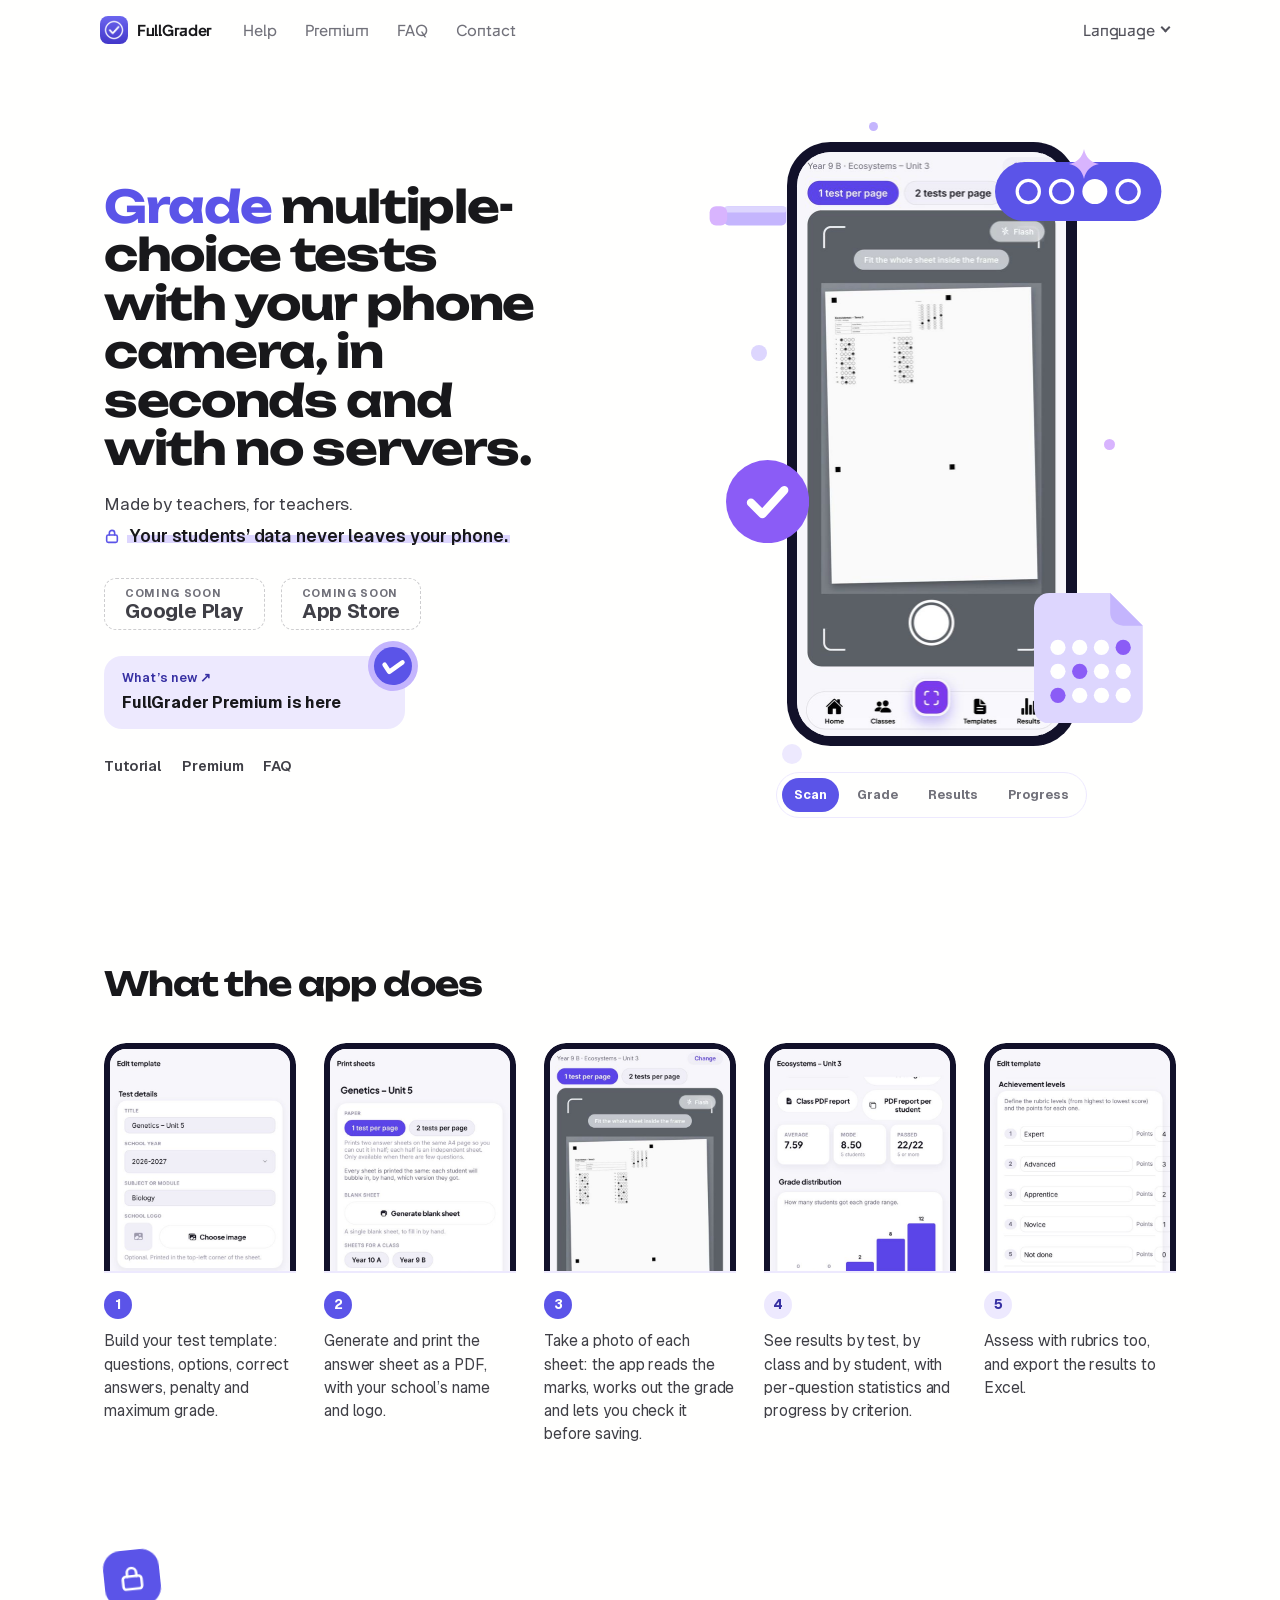
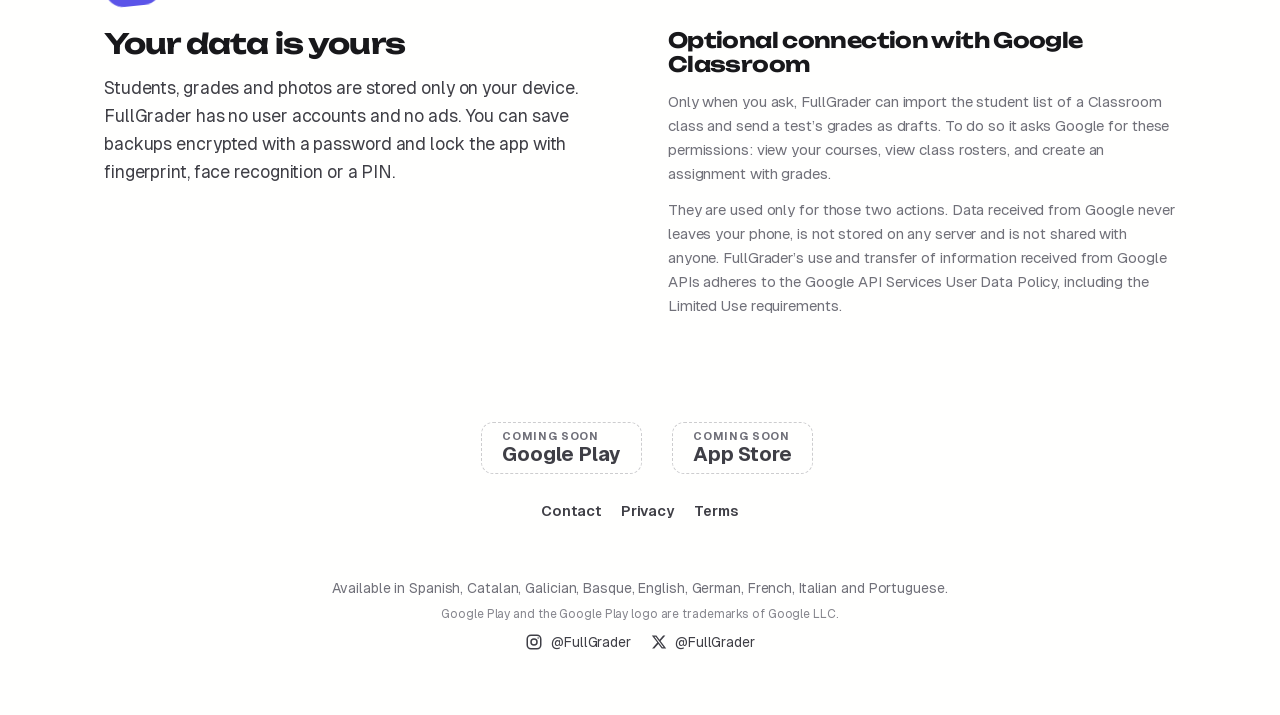
==== index.html @ f075afb7 "Web: Google Play próximamente" ====
<!DOCTYPE html>
<html lang="es" class="home">
<head>
<meta name="google-site-verification" content="2IF2tc4lpiZpyHavqlvCVm6vh7wjcTjzBhodV1yGQMA" />
<meta charset="utf-8">
<meta http-equiv="Content-Security-Policy" content="default-src 'self'; script-src 'self' 'unsafe-inline' https://static.cloudflareinsights.com; connect-src 'self' https://cloudflareinsights.com; img-src 'self' data:; style-src 'self' 'unsafe-inline'; font-src 'self'; object-src 'none'; base-uri 'self'; form-action 'none'">
<meta name="referrer" content="strict-origin-when-cross-origin">
<meta name="viewport" content="width=device-width, initial-scale=1">
<title>FullGrader · Corrige exámenes tipo test con la cámara del móvil</title>
<meta name="description" content="FullGrader es la app para docentes que corrige exámenes tipo test con la cámara del móvil. Tus datos se guardan solo en tu dispositivo.">
<meta name="theme-color" content="#fffffe">
<link rel="manifest" href="/site.webmanifest">
<meta name="apple-mobile-web-app-title" content="FullGrader">
<meta property="og:type" content="website">
<meta property="og:site_name" content="FullGrader">
<meta property="og:locale" content="es_ES">
<meta property="og:title" content="FullGrader · Corrige exámenes tipo test con la cámara del móvil">
<meta property="og:description" content="FullGrader es la app para docentes que corrige exámenes tipo test con la cámara del móvil. Tus datos se guardan solo en tu dispositivo.">
<meta property="og:url" content="https://fullgrader.app/">
<meta property="og:image" content="https://fullgrader.app/share.jpg">
<meta property="og:image:width" content="1200">
<meta property="og:image:height" content="630">
<meta property="og:image:alt" content="FullGrader: corrige exámenes tipo test con la cámara del móvil">
<meta name="twitter:card" content="summary_large_image">
<link rel="icon" href="favicon.ico" sizes="16x16 32x32">
<link rel="icon" href="favicon-96.png" type="image/png" sizes="96x96">
<link rel="icon" href="favicon-192.png" type="image/png" sizes="192x192">
<link rel="apple-touch-icon" href="icon.png">
<style>
  /* =====================================================================
     Portada 2026 · estilo «una sola pantalla»: fondo blanco plano,
     titular enorme y ancho, gama de lilas y el móvil flotando.
     Todo lo de aquí solo afecta a la portada (html.home).
     ===================================================================== */

  /* Paleta (la portada siempre en claro, también si el móvil está en modo oscuro) */
  html.home, html.home:root {
    color-scheme: light;
    --white: #fffffe;
    --l-900: #3730a3;   /* índigo profundo: hover y textos pequeños */
    --l-700: #5b54e8;   /* lila de marca: el protagonista */
    --l-500: #8b5cf6;   /* violeta vivo */
    --l-400: #d8b4fe;   /* rosado-liloso */
    --l-300: #c4b5fd;   /* lavanda */
    --l-200: #ddd6fe;   /* lila claro */
    --l-100: #ede9fe;   /* muy pálido */
    --l-50:  #f5f3ff;
    --ink-1: #18181b;
    --ink-2: #3f3f46;
    --ink-3: #71717a;
    --case: #12112a;
    --ease-out: cubic-bezier(.2, .8, .2, 1);
    --spring: cubic-bezier(.3, 1.5, .5, 1);
    /* lo que usan la barra y ds.css */
    --z-bg: #fffffe; --z-bg-2: #f5f3ff; --z-card: #fffffe; --z-card-solid: #fffffe; --z-text: #18181b; --z-text-2: #3f3f46; --z-muted: #71717a;
    --z-line: #ede9fe; --z-line-2: #ddd6fe; --z-accent: #5b54e8; --z-accent-soft: #f5f3ff; --z-on-accent: #fffffe;
    --tb-bg: #fffffe; --tb-text: #18181b; --tb-muted: #52525b; --tb-border: transparent; --tb-accent: #3730a3;
  }
  @media (prefers-color-scheme: dark) {
    html.home {
      --z-bg: #fffffe; --z-bg-2: #f5f3ff; --z-card: #fffffe; --z-card-solid: #fffffe; --z-text: #18181b; --z-text-2: #3f3f46; --z-muted: #71717a;
      --z-line: #ede9fe; --z-line-2: #ddd6fe; --z-accent: #5b54e8; --z-accent-soft: #f5f3ff; --z-on-accent: #fffffe;
      --tb-bg: #fffffe; --tb-text: #18181b; --tb-muted: #52525b; --tb-border: transparent; --tb-accent: #3730a3;
    }
    html.home .soon-badge { color: #71717a; }
    html.home .soon-badge .sb-name { color: #3f3f46; }
  }

  * { box-sizing: border-box; }
  html { -webkit-text-size-adjust: 100%; }
  html.home body {
    margin: 0; background: var(--white) !important; color: var(--ink-2) !important;
    font-size: 17px; line-height: 1.6; -webkit-font-smoothing: antialiased;
  }
  html.home .topbar { background: color-mix(in srgb, var(--white) 92%, transparent) !important; border-bottom: 0 !important; }
  html.home .topbar .brand img { box-shadow: none !important; }
  a { color: var(--l-900); }
  main { overflow-x: clip; }
  .wrap { max-width: 1120px; margin: 0 auto; padding: 0 24px; }

  /* ---------- Pantalla principal ---------- */
  .fg-hero {
    min-height: calc(100svh - 58px);
    display: grid; grid-template-columns: minmax(0, 1fr) minmax(0, .92fr); gap: clamp(24px, 4vw, 64px);
    align-items: center; padding-top: 24px; padding-bottom: 32px;
  }
  .fg-copy { max-width: 560px; }
  .fg-hero h1 {
    font-family: "Unbounded", "Geist", sans-serif; font-weight: 700;
    font-size: clamp(30px, 3.5vw, 50px); line-height: 1.08; letter-spacing: -.03em;
    color: var(--ink-1); margin: 0; text-wrap: balance; hyphens: manual;
  }
  .fg-hero h1 .hl { color: var(--l-700); }
  .fg-lead { font-size: clamp(16.5px, 1.35vw, 19px); color: var(--ink-2); margin: 20px 0 0; max-width: 36ch; line-height: 1.5; }
  .fg-lead .data { display: inline; color: var(--ink-1); font-weight: 600; padding: 0 .12em;
    background: linear-gradient(transparent 46%, var(--l-200) 46%, var(--l-200) 84%, transparent 84%) no-repeat;
    background-size: 0% 100%; -webkit-box-decoration-break: clone; box-decoration-break: clone;
    animation: fg-mark .9s var(--ease-out) .55s forwards; }
  .fg-lead .lk { display: inline-block; width: .95em; height: .95em; margin: 0 .38em -.12em 0; background: var(--l-700);
    -webkit-mask: url("data:image/svg+xml,%3Csvg xmlns='http://www.w3.org/2000/svg' viewBox='0 0 24 24' fill='none' stroke='black' stroke-width='2.4' stroke-linecap='round' stroke-linejoin='round'%3E%3Crect x='4' y='10.5' width='16' height='11' rx='2.5'/%3E%3Cpath d='M8 10.5V7.5a4 4 0 0 1 8 0v3'/%3E%3C/svg%3E") center / contain no-repeat;
            mask: url("data:image/svg+xml,%3Csvg xmlns='http://www.w3.org/2000/svg' viewBox='0 0 24 24' fill='none' stroke='black' stroke-width='2.4' stroke-linecap='round' stroke-linejoin='round'%3E%3Crect x='4' y='10.5' width='16' height='11' rx='2.5'/%3E%3Cpath d='M8 10.5V7.5a4 4 0 0 1 8 0v3'/%3E%3C/svg%3E") center / contain no-repeat; }
  .fg-lead .first { display: block; margin-bottom: 6px; }
  .fg-lead { max-width: 40ch !important; text-wrap: pretty; }
  @keyframes fg-mark { to { background-size: 100% 100%; } }
  .fg-actions { display: flex; flex-wrap: wrap; align-items: center; gap: 12px 16px; margin-top: 28px; }
  .play-badge { display: inline-block; line-height: 0; border-radius: 12px; transition: transform .35s var(--spring); }
  .play-badge img { height: 52px; width: auto; display: block; }
  html.home .play-badge:hover { transform: translateY(-3px) rotate(-1.5deg); filter: none; }
  .fg-actions .soon-badge { height: 52px; }

  /* Píldora de novedades */
  .fg-pill {
    position: relative; display: inline-flex; flex-direction: column; gap: 2px; margin-top: 26px;
    padding: 12px 64px 13px 18px; border-radius: 18px; background: var(--l-100);
    text-decoration: none; color: var(--ink-1); max-width: 100%;
    transition: background .3s var(--ease-out), transform .45s var(--spring);
  }
  .fg-pill .tag { font-size: 12.5px; font-weight: 600; color: var(--l-900); letter-spacing: .01em; }
  .fg-pill .tag i { font-style: normal; display: inline-block; transition: transform .35s var(--spring); }
  .fg-pill b { font-weight: 700; font-size: 16px; letter-spacing: -.01em; }
  .fg-pill .peek { position: absolute; right: -14px; top: -16px; width: 52px; height: 52px; transform: rotate(12deg); transition: transform .5s var(--spring); }
  .fg-pill:hover { background: var(--l-200); transform: translateY(-2px); }
  .fg-pill:hover .tag i { transform: translate(2px, -2px); }
  .fg-pill:hover .peek { transform: rotate(-6deg) translateY(-4px) scale(1.06); }

  .fg-links { display: flex; flex-wrap: wrap; gap: 6px 20px; margin-top: 26px; font-size: 14.5px; font-weight: 600; }
  .fg-links a { color: var(--ink-2); text-decoration: none; position: relative; }
  .fg-links a::after { content: ''; position: absolute; left: 0; right: 0; bottom: -2px; height: 2px; border-radius: 2px; background: var(--l-700); transform: scaleX(0); transform-origin: left; transition: transform .3s var(--ease-out); }
  .fg-links a:hover { color: var(--l-900); }
  .fg-links a:hover::after { transform: scaleX(1); }

  /* Escenario del móvil */
  .stage { position: relative; display: flex; flex-direction: column; align-items: center; justify-self: center; --mx: 0; --my: 0; }
  .stage::before { content: none !important; }
  .fg-phone-wrap { position: relative; z-index: 2; transform: translate(calc(var(--mx) * 6px), calc(var(--my) * 6px)); transition: transform .6s var(--ease-out); }
  .fg-phone {
    --w: clamp(210px, calc((100svh - 230px) / 2.25), 290px);
    width: var(--w); border-radius: calc(var(--w) * .15); background: var(--case); padding: calc(var(--w) * .035);
    animation: fg-float-phone 7s ease-in-out infinite;
  }
  .fg-phone .screens { border-radius: calc(var(--w) * .118) !important; }
  .fg-phone .scr { display: block; }
  @keyframes fg-float-phone { 0%, 100% { transform: rotate(6deg) translateY(0); } 50% { transform: rotate(4.5deg) translateY(-10px); } }

  .deco { position: absolute; z-index: 1; pointer-events: none; transform: translate(calc(var(--mx) * var(--d) * 1px), calc(var(--my) * var(--d) * 1px)); transition: transform .8s var(--ease-out); }
  .deco > * { display: block; width: 100%; height: auto; animation: fg-float var(--t, 6s) ease-in-out var(--dl, 0s) infinite; }
  .deco.front { z-index: 3; }
  @keyframes fg-float { 0%, 100% { transform: translateY(0) rotate(var(--r0, 0deg)); } 50% { transform: translateY(var(--dy, -9px)) rotate(var(--r1, 4deg)); } }

  .d-row   { width: clamp(118px, 13vw, 168px); right: -24%; top: 3%;  --d: 18; --t: 6.5s; --r0: 8deg; --r1: 3deg; }
  .d-check { width: clamp(64px, 6.5vw, 86px);  left: -16%; top: 47%;  --d: 26; --t: 5.2s; --dl: -1s; --r0: -10deg; --r1: -2deg; --dy: -12px; }
  .d-pencil{ width: clamp(70px, 7.5vw, 100px); left: -22%; top: 9%;   --d: 10; --t: 7.4s; --dl: -2s; --r0: -24deg; --r1: -16deg; }
  .d-sheet { width: clamp(80px, 8.5vw, 112px); right: -18%; bottom: 14%; --d: 14; --t: 8s; --dl: -3s; --r0: 10deg; --r1: 16deg; }
  .d-star  { width: 30px; right: -4%; top: 1%; --d: 34; --t: 4.6s; --r0: 0deg; --r1: 40deg; }
  .dot { position: absolute; border-radius: 50%; z-index: 0; pointer-events: none; transform: translate(calc(var(--mx) * var(--d) * 1px), calc(var(--my) * var(--d) * 1px)); transition: transform .9s var(--ease-out); }
  .dot.a { width: 16px; height: 16px; background: var(--l-200); left: -8%; top: 30%; --d: 40; }
  .dot.b { width: 11px; height: 11px; background: var(--l-400); right: -9%; top: 44%; --d: 30; }
  .dot.c { width: 20px; height: 20px; background: var(--l-100); left: 2%; bottom: 8%; --d: 22; }
  .dot.e { width: 9px;  height: 9px;  background: var(--l-300); left: 30%; top: -3%; --d: 46; }

  /* Etiqueta de nota (sale en el paso «Corrige») */
  .stage .grade {
    position: absolute; z-index: 4; right: -10%; top: 34%; display: flex; align-items: center;
    background: var(--ok) !important; color: var(--white) !important; border: 0 !important; box-shadow: none !important;
    -webkit-backdrop-filter: none; backdrop-filter: none;
    font-family: "Unbounded", sans-serif; font-weight: 700 !important; font-size: 22px; letter-spacing: -.02em;
    padding: 8px 16px; border-radius: 16px !important;
  }
  .stage .grade i { display: none; }

  /* Botones de pasos de la demo */
  .demo-steps { margin-top: 26px !important; background: var(--white) !important; border: 1.5px solid var(--l-100) !important; box-shadow: none !important; z-index: 3; }
  .demo-steps button { color: var(--ink-3) !important; font-size: 12.5px !important; transition: background .25s, color .25s, transform .3s var(--spring) !important; }
  .demo-steps button:hover { color: var(--l-900) !important; }
  .demo-steps button[aria-pressed="true"] { background: var(--l-700) !important; color: var(--white) !important; }

  /* Entrada escalonada */
  .rise { animation: fg-rise .55s var(--ease-out) both; }
  .rise:nth-child(1) { animation-delay: 0ms; }
  .rise:nth-child(2) { animation-delay: 70ms; }
  .rise:nth-child(3) { animation-delay: 140ms; }
  .rise:nth-child(4) { animation-delay: 210ms; }
  .rise:nth-child(5) { animation-delay: 280ms; }
  @keyframes fg-rise { from { opacity: 0; transform: translateY(14px); } to { opacity: 1; transform: none; } }
  .stage-in { animation: fg-pop .7s var(--ease-out) .1s both; }
  @keyframes fg-pop { from { opacity: 0; transform: translateY(24px) scale(.96); } to { opacity: 1; transform: none; } }

  /* ---------- Debajo de la primera pantalla ---------- */
  .fg-h2 { font-family: "Unbounded", "Geist", sans-serif; font-weight: 700 !important; font-size: clamp(24px, 2.6vw, 34px) !important; line-height: 1.12; letter-spacing: -.03em !important; color: var(--ink-1) !important; margin: 0 0 40px !important; }
  .feats { margin-top: 64px; }
  .feat-list { list-style: none; margin: 0; padding: 0; display: grid; grid-template-columns: repeat(5, 1fr); gap: 28px; counter-reset: f; }
  .feat-list li { counter-increment: f; }
  .feat-list .shot { position: relative; height: 230px; overflow: hidden; margin-bottom: 18px; border-radius: 22px 22px 0 0; }
  .feat-list .shot img { display: block; width: 100%; height: auto; border: 6px solid var(--case); border-bottom: 0; border-radius: 22px 22px 0 0; transition: transform .5s var(--spring); }
  .feat-list .shot::after { content: ''; position: absolute; left: 0; right: 0; bottom: 0; height: 2px; background: var(--l-100); }
  .feat-list li:hover .shot img { transform: translateY(-8px); }
  .feat-list p { margin: 0; font-size: 15.5px; line-height: 1.5; color: var(--ink-2); }
  .feat-list p::before { content: counter(f); display: inline-grid; place-items: center; width: 28px; height: 28px; border-radius: 50%; background: var(--l-700); color: var(--white); font-weight: 700; font-size: 13.5px; margin: 0 0 10px; }
  .feat-list li:nth-child(n+4) p::before { background: var(--l-100); color: var(--l-900); }
  .feat-list p { display: flex; flex-direction: column; align-items: flex-start; }

  .trust { display: grid; grid-template-columns: 1fr 1fr; gap: 56px; margin-top: 104px; }
  .trust .lock { width: 56px; height: 56px; border-radius: 18px; background: var(--l-700); display: grid; place-items: center; margin-bottom: 22px; transform: rotate(-6deg); }
  .trust h2 { font-family: "Unbounded", "Geist", sans-serif; font-weight: 700 !important; font-size: clamp(22px, 2.2vw, 28px) !important; letter-spacing: -.03em !important; line-height: 1.15; color: var(--ink-1) !important; margin: 0 0 14px !important; }
  .trust .data p { font-size: 17.5px; color: var(--ink-2); margin: 0; }
  .trust .gc { padding-top: 78px; }
  .trust .gc h2 { font-size: clamp(18px, 1.7vw, 21px) !important; }
  .trust .gc p { font-size: 15px; color: var(--ink-3); margin: 0 0 12px; }

  .closing { text-align: center; padding: 72px 0 16px; }
  .closing .fg-actions { justify-content: center; }
  .closing .fg-links { justify-content: center; }

  footer { text-align: center; color: var(--ink-3) !important; font-size: 14px; padding: 32px 20px 56px; }
  footer p { margin: 6px 0; }
  footer a { color: var(--ink-2); text-decoration: none; }
  footer a:hover { color: var(--l-900); }
  .legal { font-size: 12px; opacity: .85; }

  a:focus-visible, .play-badge:focus-visible { outline: 3px solid var(--l-700) !important; outline-offset: 3px; border-radius: 8px; }

  /* ---------- Móvil y tableta ---------- */
  @media (max-width: 900px) {
    .fg-hero { grid-template-columns: 1fr; min-height: 0; padding-top: 32px; gap: 56px; text-align: left; }
    .fg-copy { max-width: 600px; }
    .fg-phone { --w: min(250px, 62vw); }
    .stage { margin: 0 auto 8px; }
    .feat-list { grid-template-columns: 1fr; gap: 26px; max-width: 520px; }
    .feat-list li { display: grid; grid-template-columns: 112px 1fr; gap: 18px; align-items: center; }
    .feat-list .shot { height: 150px; margin: 0; border-radius: 16px 16px 0 0; }
    .feat-list .shot img { border-width: 4px; border-radius: 16px 16px 0 0; }
    .trust { grid-template-columns: 1fr; gap: 40px; }
    .trust .gc { padding-top: 0; }
  }
  @media (max-width: 480px) {
    html.home body { font-size: 16px; }
    .fg-hero h1 { font-size: clamp(27px, 7.6vw, 34px); }
    .d-row { right: -12%; top: 0; width: 104px; } .d-pencil { left: -8%; width: 64px; } .d-check { left: -6%; width: 58px; } .d-sheet { right: -6%; width: 72px; }
    .stage .grade { right: -4%; font-size: 18px; }
    .fg-pill { padding-right: 52px; }
    .play-badge img, .fg-actions .soon-badge { height: 48px; }
  }

  /* Quien pide «reducir movimiento»: todo quieto */
  @media (prefers-reduced-motion: reduce) {
    .fg-phone { animation: none; transform: rotate(5deg); }
    .deco > *, .rise, .stage-in { animation: none !important; }
    .fg-lead .data { animation: none; background-size: 100% 100%; }
    .deco, .dot, .fg-phone-wrap { transform: none !important; }
  }
</style>
<link rel="stylesheet" href="topbar.css">
<link rel="stylesheet" href="ds.css?v=20261023e">
<link rel="stylesheet" href="fg2026.css?v=20261025a">
</head>
<body data-page="home" data-root="">
<div class="topbar">
  <div class="topbar-row">
    <a class="brand" href="/" data-back><img src="icon.png" alt="" width="28" height="28"><span class="brand-name">FullGrader</span></a>
    <label class="tb-seg tb-lang"><span data-pageword>Inicio</span><span class="tb-arrow" aria-hidden="true"></span><select id="pageSelect" aria-label="Páginas"></select></label>
    <label class="tb-seg tb-lang"><span data-langword>Idioma</span><span class="tb-arrow" aria-hidden="true"></span><select id="langSelect" aria-label="Idioma"><option value="es">Español</option><option value="ca">Català</option><option value="gl">Galego</option><option value="eu">Euskara</option><option value="en">English</option><option value="de">Deutsch</option><option value="fr">Français</option><option value="it">Italiano</option><option value="pt">Português</option></select></label>
  </div>
</div>
<main>
  <section class="wrap fg-hero">
    <div class="fg-copy">
      <h1 class="rise" data-i="tagline">Corrige exámenes tipo test con la cámara del móvil, en segundos y sin servidores.</h1>
      <p class="fg-lead rise" data-i="lead"></p>
      <div class="fg-actions rise"><!--play-soon--><span class="soon-badge"><span class="sb-top" data-i="soon">Próximamente</span><span class="sb-name">Google Play</span></span><span class="soon-badge"><span class="sb-top" data-i="soon">Próximamente</span><span class="sb-name">App Store</span></span></div>
      <div class="rise"><a class="fg-pill" href="premium/">
        <span class="tag"><span data-i="pillTag">Novedad</span> <i aria-hidden="true">↗</i></span>
        <b data-i="pill">Ya está aquí FullGrader Premium</b>
        <svg class="peek" viewBox="0 0 52 52" aria-hidden="true"><circle cx="26" cy="26" r="25" fill="#c4b5fd"/><circle cx="26" cy="26" r="19" fill="#5b54e8"/><path d="M17.5 26.5l6 6 11-12" fill="none" stroke="#fffffe" stroke-width="4.5" stroke-linecap="round" stroke-linejoin="round"/></svg>
      </a></div>
      <nav class="fg-links rise">
        <a href="help/" data-i="help">Tutorial</a>
        <a href="premium/" data-nav="premium">Premium</a>
        <a href="faq/" data-nav="faq">Preguntas frecuentes</a>
      </nav>
    </div>

    <div class="stage stage-in" id="stage">
      <span class="dot a"></span><span class="dot b"></span><span class="dot c"></span><span class="dot e"></span>
      <div class="deco d-pencil" aria-hidden="true"><svg viewBox="0 0 120 32"><rect x="20" y="4" width="78" height="24" rx="6" fill="#c4b5fd"/><rect x="20" y="4" width="78" height="8" rx="4" fill="#ddd6fe"/><path d="M98 4 L118 16 L98 28 Z" fill="#ede9fe"/><path d="M111 12 L118 16 L111 20 Z" fill="#3730a3"/><rect x="2" y="4" width="22" height="24" rx="8" fill="#d8b4fe"/></svg></div>
      <div class="deco d-row front" aria-hidden="true"><svg viewBox="0 0 180 64"><rect width="180" height="64" rx="32" fill="#5b54e8"/><circle cx="36" cy="32" r="12" fill="none" stroke="#fffffe" stroke-width="3.5"/><circle cx="72" cy="32" r="12" fill="none" stroke="#fffffe" stroke-width="3.5"/><circle cx="108" cy="32" r="13.5" fill="#fffffe"/><circle cx="144" cy="32" r="12" fill="none" stroke="#fffffe" stroke-width="3.5"/></svg></div>
      <div class="deco d-check front" aria-hidden="true"><svg viewBox="0 0 80 80"><circle cx="40" cy="40" r="40" fill="#8b5cf6"/><path d="M24 41l11 11 21-23" fill="none" stroke="#fffffe" stroke-width="8" stroke-linecap="round" stroke-linejoin="round"/></svg></div>
      <div class="deco d-sheet front" aria-hidden="true"><svg viewBox="0 0 100 120"><path d="M14 0h56l30 30v76a14 14 0 0 1-14 14H14A14 14 0 0 1 0 106V14A14 14 0 0 1 14 0z" fill="#ddd6fe"/><path d="M70 0v18a12 12 0 0 0 12 12h18z" fill="#c4b5fd"/><g fill="#fffffe"><circle cx="22" cy="50" r="7"/><circle cx="42" cy="50" r="7"/><circle cx="62" cy="50" r="7"/><circle cx="22" cy="72" r="7"/><circle cx="62" cy="72" r="7"/><circle cx="82" cy="72" r="7"/><circle cx="42" cy="94" r="7"/><circle cx="62" cy="94" r="7"/><circle cx="82" cy="94" r="7"/></g><g fill="#8b5cf6"><circle cx="82" cy="50" r="7"/><circle cx="42" cy="72" r="7"/><circle cx="22" cy="94" r="7"/></g></svg></div>
      <div class="deco d-star front" aria-hidden="true"><svg viewBox="0 0 30 30"><path d="M15 0c1.6 8.2 6.8 13.4 15 15-8.2 1.6-13.4 6.8-15 15-1.6-8.2-6.8-13.4-15-15C8.2 13.4 13.4 8.2 15 0z" fill="#d8b4fe"/></svg></div>

      <div class="fg-phone-wrap">
        <div class="fg-phone demo" id="demo" aria-hidden="true">
          <div class="screens">
            <img class="scr" data-shot="escanear" src="help/img/es/escanear.jpg" alt="" width="540" height="1168">
            <img class="scr on" data-shot="hoja-corregida" src="help/img/es/hoja-corregida.jpg" alt="" width="540" height="1168">
            <img class="scr" data-shot="resultados" src="help/img/es/resultados.jpg" alt="" width="540" height="1168" loading="lazy">
            <img class="scr" data-shot="progreso" src="help/img/es/progreso.jpg" alt="" width="540" height="1168" loading="lazy">
            <span class="scanline"></span><span class="tap"></span><span class="flash"></span>
          </div>
        </div>
        <div class="grade" aria-hidden="true"><i></i>8.50</div>
      </div>
      <div class="demo-steps" role="group">
        <button type="button" data-step="0" data-i="d1">Escanea</button>
        <button type="button" data-step="1" data-i="d2">Corrige</button>
        <button type="button" data-step="2" data-i="d3">Resultados</button>
        <button type="button" data-step="3" data-i="d4">Progreso</button>
      </div>
    </div>
  </section>

  <section class="wrap feats">
    <h2 class="fg-h2" data-i="whatTitle">Qué hace la app</h2>
    <ol class="feat-list">
      <li><div class="shot"><img data-shot="plantilla-datos" src="help/img/es/plantilla-datos.jpg" alt="" loading="lazy" width="540" height="1168"></div><p data-i="f1">Crea la plantilla de tu examen: preguntas, opciones, respuestas correctas, penalización y nota máxima.</p></li>
      <li><div class="shot"><img data-shot="imprimir" src="help/img/es/imprimir.jpg" alt="" loading="lazy" width="540" height="1168"></div><p data-i="f2">Genera e imprime la hoja de respuestas en PDF, con el nombre y el logotipo de tu centro.</p></li>
      <li><div class="shot"><img data-shot="escanear" src="help/img/es/escanear.jpg" alt="" loading="lazy" width="540" height="1168"></div><p data-i="f3">Haz una foto a cada hoja: la app lee las marcas, calcula la nota y te deja revisarla antes de guardarla.</p></li>
      <li><div class="shot"><img data-shot="resultados" src="help/img/es/resultados.jpg" alt="" loading="lazy" width="540" height="1168"></div><p data-i="f4">Consulta resultados por examen, por grupo y por alumno, con estadísticas por pregunta y progreso por criterio.</p></li>
      <li><div class="shot"><img data-shot="rubrica" src="help/img/es/rubrica.jpg" alt="" loading="lazy" width="540" height="1168"></div><p data-i="f5">Evalúa también con rúbricas y exporta los resultados a Excel.</p></li>
    </ol>
  </section>

  <section class="wrap trust">
    <div class="data">
      <div class="lock" aria-hidden="true"><svg width="28" height="28" viewBox="0 0 24 24" fill="none" stroke="#fffffe" stroke-width="2.2" stroke-linecap="round" stroke-linejoin="round"><rect x="4" y="10.5" width="16" height="11" rx="2.5"/><path d="M8 10.5V7.5a4 4 0 0 1 8 0v3"/></svg></div>
      <h2 data-i="dataTitle">Tus datos son tuyos</h2>
      <p data-i="data1">Alumnos, notas y fotos se guardan únicamente en tu dispositivo. FullGrader no tiene cuentas de usuario ni publicidad. Puedes guardar copias de seguridad cifradas con contraseña y bloquear la app con huella, reconocimiento facial o PIN.</p>
    </div>
    <div class="gc">
      <h2 data-i="gcTitle">Conexión opcional con Google Classroom</h2>
      <p data-i="gc1">Si tú lo pides, FullGrader puede importar la lista de alumnos de un grupo de Classroom y enviar las notas de un examen como borrador. Para ello pide a Google estos permisos: ver tus cursos, ver las listas de alumnos y crear una tarea con notas.</p>
      <p data-i="gc2">Solo se usan para esas dos acciones. Los datos que llegan de Google no salen de tu móvil, no se guardan en ningún servidor ni se comparten con nadie. El uso que hace FullGrader de la información recibida de las API de Google cumple la Política de datos de usuario de los servicios de API de Google, incluidos los requisitos de uso limitado.</p>
    </div>
  </section>

  <section class="closing">
    <div class="fg-actions"><!--play-soon--><span class="soon-badge"><span class="sb-top" data-i="soon">Próximamente</span><span class="sb-name">Google Play</span></span><span class="soon-badge"><span class="sb-top" data-i="soon">Próximamente</span><span class="sb-name">App Store</span></span></div>
    <nav class="fg-links">
      <a href="contact/" data-nav="contact">Contacto</a>
      <a href="privacy/" data-nav="privacy">Privacidad</a>
      <a href="terms/" data-nav="terms">Condiciones</a>
    </nav>
  </section>
</main>
<footer>
  <p data-i="langs">Disponible en castellano, català, galego, euskara, English, Deutsch, français, italiano y português.</p>
  <p class="legal" data-i="gpLegal">Google Play y el logotipo de Google Play son marcas de Google LLC.</p>
  <p class="soc"><a href="https://www.instagram.com/FullGrader/" target="_blank" rel="noopener" aria-label="Instagram @FullGrader"><svg class="soc-ico" width="18" height="18" viewBox="0 0 24 24" fill="none" stroke="currentColor" stroke-width="2" aria-hidden="true"><rect x="3" y="3" width="18" height="18" rx="5"/><circle cx="12" cy="12" r="4"/><circle cx="17.5" cy="6.5" r="1" fill="currentColor" stroke="none"/></svg><span>@FullGrader</span></a> <a href="https://x.com/FullGrader" target="_blank" rel="noopener" aria-label="X @FullGrader"><svg class="soc-ico" width="16" height="16" viewBox="0 0 24 24" fill="currentColor" aria-hidden="true"><path d="M18.244 2.25h3.308l-7.227 8.26 8.502 11.24H16.17l-5.214-6.817L4.99 21.75H1.68l7.73-8.835L1.254 2.25H8.08l4.713 6.231zm-1.161 17.52h1.833L7.084 4.126H5.117z"/></svg><span>@FullGrader</span></a></p>
</footer>

<script src="topbar.js?v=20261023d"></script>
<script>
(function () {
  var T = {
    es: {
      pillTag: 'Novedad', pill: 'Ya está aquí FullGrader Premium',
      lead: 'Hecha por docentes, para docentes. Los datos de tu alumnado nunca salen de tu móvil.',
      gpLegal: 'Google Play y el logotipo de Google Play son marcas de Google LLC.',
      getPlay: 'Descárgala en Google Play',
      soon: 'Próximamente',
      d1: 'Escanea', d2: 'Corrige', d3: 'Resultados', d4: 'Progreso',
      title: 'FullGrader · Corrige exámenes tipo test con la cámara del móvil',
      tagline: 'Corrige exámenes tipo test con la cámara del móvil, en segundos y sin servidores.',
      help: 'Tutorial', privacy: 'Política de privacidad',
      whatTitle: 'Qué hace la app',
      f1: 'Crea la plantilla de tu examen: preguntas, opciones, respuestas correctas, penalización y nota máxima.',
      f2: 'Genera e imprime la hoja de respuestas en PDF, con el nombre y el logotipo de tu centro.',
      f3: 'Haz una foto a cada hoja: la app lee las marcas, calcula la nota y te deja revisarla antes de guardarla.',
      f4: 'Consulta resultados por examen, por grupo y por alumno, con estadísticas por pregunta y progreso por criterio.',
      f5: 'Evalúa también con rúbricas y exporta los resultados a Excel.',
      gcTitle: 'Conexión opcional con Google Classroom',
      gc1: 'Si tú lo pides, FullGrader puede importar la lista de alumnos de un grupo de Classroom y enviar las notas de un examen como borrador. Para ello pide a Google estos permisos: ver tus cursos, ver las listas de alumnos y crear una tarea con notas.',
      gc2: 'Solo se usan para esas dos acciones. Los datos que llegan de Google no salen de tu móvil, no se guardan en ningún servidor ni se comparten con nadie. El uso que hace FullGrader de la información recibida de las API de Google cumple la Política de datos de usuario de los servicios de API de Google, incluidos los requisitos de uso limitado.',
      dataTitle: 'Tus datos son tuyos',
      data1: 'Alumnos, notas y fotos se guardan únicamente en tu dispositivo. FullGrader no tiene cuentas de usuario ni publicidad. Puedes guardar copias de seguridad cifradas con contraseña y bloquear la app con huella, reconocimiento facial o PIN.',
      privacyFull: 'Leer la política de privacidad',
      langs: 'Disponible en castellano, català, galego, euskara, English, Deutsch, français, italiano y português.'
    },
    ca: {
      pillTag: 'Novetat', pill: 'Ja és aquí FullGrader Premium',
      lead: 'Feta per docents, per a docents. Les dades del teu alumnat no surten mai del teu mòbil.',
      gpLegal: 'Google Play i el logotip de Google Play són marques de Google LLC.',
      getPlay: 'Descarrega-la a Google Play',
      soon: 'Properament',
      d1: 'Escaneja', d2: 'Corregeix', d3: 'Resultats', d4: 'Progrés',
      title: 'FullGrader · Corregeix exàmens tipus test amb la càmera del mòbil',
      tagline: 'Corregeix exàmens tipus test amb la càmera del mòbil, en segons i sense servidors.',
      help: 'Tutorial', privacy: 'Política de privadesa',
      whatTitle: 'Què fa l’app',
      f1: 'Crea la plantilla del teu examen: preguntes, opcions, respostes correctes, penalització i nota màxima.',
      f2: 'Genera i imprimeix el full de respostes en PDF, amb el nom i el logotip del teu centre.',
      f3: 'Fes una foto a cada full: l’app llegeix les marques, calcula la nota i et deixa revisar-la abans de desar-la.',
      f4: 'Consulta resultats per examen, per grup i per alumne, amb estadístiques per pregunta i progrés per criteri.',
      f5: 'Avalua també amb rúbriques i exporta els resultats a Excel.',
      gcTitle: 'Connexió opcional amb Google Classroom',
      gc1: 'Si ho demanes tu, FullGrader pot importar la llista d’alumnes d’una classe de Classroom i enviar les notes d’un examen com a esborrany. Per això demana a Google aquests permisos: veure els teus cursos, veure les llistes d’alumnes i crear una tasca amb notes.',
      gc2: 'Només s’utilitzen per a aquestes dues accions. Les dades que arriben de Google no surten del teu mòbil, no es desen en cap servidor ni es comparteixen amb ningú. L’ús que fa FullGrader de la informació rebuda de les API de Google compleix la Política de dades d’usuari dels serveis d’API de Google, inclosos els requisits d’ús limitat.',
      dataTitle: 'Les teves dades són teves',
      data1: 'Alumnes, notes i fotos es desen únicament al teu dispositiu. FullGrader no té comptes d’usuari ni publicitat. Pots desar còpies de seguretat xifrades amb contrasenya i bloquejar l’app amb empremta, reconeixement facial o PIN.',
      privacyFull: 'Llegir la política de privadesa',
      langs: 'Disponible en castellà, català, gallec, basc, anglès, alemany, francès, italià i portuguès.'
    },
    gl: {
      pillTag: 'Novidade', pill: 'Xa chegou FullGrader Premium',
      lead: 'Feita por docentes, para docentes. Os datos do teu alumnado nunca saen do teu móbil.',
      gpLegal: 'Google Play e o logotipo de Google Play son marcas de Google LLC.',
      getPlay: 'Descárgaa en Google Play',
      soon: 'Proximamente',
      d1: 'Escanea', d2: 'Corrixe', d3: 'Resultados', d4: 'Progreso',
      title: 'FullGrader · Corrixe exames tipo test coa cámara do móbil',
      tagline: 'Corrixe exames tipo test coa cámara do móbil, en segundos e sen servidores.',
      help: 'Titorial', privacy: 'Política de privacidade',
      whatTitle: 'Que fai a app',
      f1: 'Crea o modelo do teu exame: preguntas, opcións, respostas correctas, penalización e nota máxima.',
      f2: 'Xera e imprime a folla de respostas en PDF, co nome e o logotipo do teu centro.',
      f3: 'Fai unha foto a cada folla: a app le as marcas, calcula a nota e déixache revisala antes de gardala.',
      f4: 'Consulta resultados por exame, por grupo e por alumno, con estatísticas por pregunta e progreso por criterio.',
      f5: 'Avalía tamén con rúbricas e exporta os resultados a Excel.',
      gcTitle: 'Conexión opcional con Google Classroom',
      gc1: 'Se ti o pides, FullGrader pode importar a lista de alumnos dunha clase de Classroom e enviar as notas dun exame como borrador. Para iso pide a Google estes permisos: ver os teus cursos, ver as listas de alumnos e crear unha tarefa con notas.',
      gc2: 'Só se usan para esas dúas accións. Os datos que chegan de Google non saen do teu móbil, non se gardan en ningún servidor nin se comparten con ninguén. O uso que fai FullGrader da información recibida das API de Google cumpre a Política de datos de usuario dos servizos de API de Google, incluídos os requisitos de uso limitado.',
      dataTitle: 'Os teus datos son teus',
      data1: 'Alumnos, notas e fotos gárdanse unicamente no teu dispositivo. FullGrader non ten contas de usuario nin publicidade. Podes gardar copias de seguridade cifradas con contrasinal e bloquear a app con pegada, recoñecemento facial ou PIN.',
      privacyFull: 'Ler a política de privacidade',
      langs: 'Dispoñible en castelán, catalán, galego, éuscaro, inglés, alemán, francés, italiano e portugués.'
    },
    eu: {
      pillTag: 'Berria', pill: 'FullGrader Premium iritsi da',
      lead: 'Irakasleek irakasleentzat egina. Zure ikasleen datuak ez dira inoiz zure mugikorretik ateratzen.',
      gpLegal: 'Google Play eta Google Play logotipoa Google LLC-ren markak dira.',
      getPlay: 'Deskargatu Google Play-n',
      soon: 'Laster',
      d1: 'Eskaneatu', d2: 'Zuzendu', d3: 'Emaitzak', d4: 'Aurrerapena',
      title: 'FullGrader · Zuzendu test motako azterketak telefonoaren kamerarekin',
      tagline: 'Zuzendu test motako azterketak telefonoaren kamerarekin, segundo gutxitan eta zerbitzaririk gabe.',
      help: 'Tutoriala', privacy: 'Pribatutasun-politika',
      whatTitle: 'Zer egiten du aplikazioak',
      f1: 'Sortu zure azterketaren txantiloia: galderak, aukerak, erantzun zuzenak, zigorra eta gehieneko nota.',
      f2: 'Sortu eta inprimatu erantzun-orria PDF formatuan, zure ikastetxearen izena eta logotipoarekin.',
      f3: 'Atera argazki bat orri bakoitzari: aplikazioak markak irakurtzen ditu, nota kalkulatzen du eta gorde aurretik berrikusten uzten dizu.',
      f4: 'Kontsultatu emaitzak azterketaka, taldeka eta ikasleka, galdera bakoitzeko estatistikekin eta irizpideen araberako aurrerapenarekin.',
      f5: 'Ebaluatu errubrikekin ere, eta esportatu emaitzak Excelera.',
      gcTitle: 'Google Classroom-ekin aukerako konexioa',
      gc1: 'Zuk eskatuta, FullGrader-ek Classroom-eko talde bateko ikasleen zerrenda inporta dezake eta azterketa baten notak zirriborro gisa bidali. Horretarako, Googleri baimen hauek eskatzen dizkio: zure ikastaroak ikustea, ikasleen zerrendak ikustea eta notak dituen zeregin bat sortzea.',
      gc2: 'Bi ekintza horietarako soilik erabiltzen dira. Googletik datozen datuak ez dira zure telefonotik ateratzen, ez dira inongo zerbitzarietan gordetzen eta ez dira inorekin partekatzen. FullGrader-ek Google API-etatik jasotako informazioarekin egiten duen erabilerak Google API Zerbitzuen Erabiltzaile Datuen Politika betetzen du, erabilera mugatuaren betekizunak barne.',
      dataTitle: 'Zure datuak zureak dira',
      data1: 'Ikasleak, notak eta argazkiak zure gailuan soilik gordetzen dira. FullGrader-ek ez du erabiltzaile-konturik ez publizitaterik. Pasahitzarekin zifratutako babeskopiak gorde ditzakezu eta aplikazioa hatz-markarekin, aurpegi-ezagutzarekin edo PINarekin blokeatu.',
      privacyFull: 'Irakurri pribatutasun-politika',
      langs: 'Eskuragarri gaztelaniaz, katalanez, galizieraz, euskaraz, ingelesez, alemanez, frantsesez, italieraz eta portugesez.'
    },
    en: {
      pillTag: 'What’s new', pill: 'FullGrader Premium is here',
      lead: 'Made by teachers, for teachers. Your students’ data never leaves your phone.',
      gpLegal: 'Google Play and the Google Play logo are trademarks of Google LLC.',
      getPlay: 'Get it on Google Play',
      soon: 'Coming soon',
      d1: 'Scan', d2: 'Grade', d3: 'Results', d4: 'Progress',
      title: 'FullGrader · Grade multiple-choice tests with your phone camera',
      tagline: 'Grade multiple-choice tests with your phone camera, in seconds and with no servers.',
      help: 'Tutorial', privacy: 'Privacy policy',
      whatTitle: 'What the app does',
      f1: 'Build your test template: questions, options, correct answers, penalty and maximum grade.',
      f2: 'Generate and print the answer sheet as a PDF, with your school’s name and logo.',
      f3: 'Take a photo of each sheet: the app reads the marks, works out the grade and lets you check it before saving.',
      f4: 'See results by test, by class and by student, with per-question statistics and progress by criterion.',
      f5: 'Assess with rubrics too, and export the results to Excel.',
      gcTitle: 'Optional connection with Google Classroom',
      gc1: 'Only when you ask, FullGrader can import the student list of a Classroom class and send a test’s grades as drafts. To do so it asks Google for these permissions: view your courses, view class rosters, and create an assignment with grades.',
      gc2: 'They are used only for those two actions. Data received from Google never leaves your phone, is not stored on any server and is not shared with anyone. FullGrader’s use and transfer of information received from Google APIs adheres to the Google API Services User Data Policy, including the Limited Use requirements.',
      dataTitle: 'Your data is yours',
      data1: 'Students, grades and photos are stored only on your device. FullGrader has no user accounts and no ads. You can save backups encrypted with a password and lock the app with fingerprint, face recognition or a PIN.',
      privacyFull: 'Read the privacy policy',
      langs: 'Available in Spanish, Catalan, Galician, Basque, English, German, French, Italian and Portuguese.'
    },
    de: {
      pillTag: 'Neu', pill: 'FullGrader Premium ist da',
      lead: 'Von Lehrkräften für Lehrkräfte gemacht. Die Daten deiner Schüler/innen verlassen nie dein Handy.',
      gpLegal: 'Google Play und das Google Play-Logo sind Marken von Google LLC.',
      getPlay: 'Jetzt bei Google Play',
      soon: 'Demnächst',
      d1: 'Scannen', d2: 'Korrigieren', d3: 'Ergebnisse', d4: 'Fortschritt',
      title: 'FullGrader · Multiple-Choice-Prüfungen mit der Handykamera korrigieren',
      tagline: 'Korrigiere Multiple-Choice-Prüfungen mit der Handykamera – in Sekunden und ohne Server.',
      help: 'Anleitung',
      privacy: 'Datenschutzerklärung',
      whatTitle: 'Was die App kann',
      f1: 'Erstelle die Vorlage deiner Prüfung: Fragen, Optionen, richtige Antworten, Abzug für falsche Antworten und Höchstnote.',
      f2: 'Erzeuge und drucke den Antwortbogen als PDF, mit dem Namen und dem Logo deiner Schule.',
      f3: 'Fotografiere jeden Bogen: Die App liest die Markierungen, berechnet die Note und lässt dich sie vor dem Speichern überprüfen.',
      f4: 'Sieh dir die Ergebnisse nach Prüfung, Klasse und Person an, mit Statistiken pro Frage und Fortschritt nach Kriterium.',
      f5: 'Bewerte auch mit Bewertungsrastern und exportiere die Ergebnisse nach Excel.',
      gcTitle: 'Optionale Verbindung zu Google Classroom',
      gc1: 'Nur wenn du es möchtest, kann FullGrader die Teilnehmerliste eines Classroom-Kurses importieren und die Noten einer Prüfung als Entwurf senden. Dafür bittet die App Google um folgende Berechtigungen: deine Kurse ansehen, die Teilnehmerlisten ansehen und eine Aufgabe mit Noten erstellen.',
      gc2: 'Sie werden ausschließlich für diese beiden Aktionen verwendet. Die von Google empfangenen Daten verlassen dein Handy nicht, werden auf keinem Server gespeichert und an niemanden weitergegeben. Die Nutzung der über Google-APIs erhaltenen Informationen durch FullGrader entspricht der Richtlinie zu Nutzerdaten für Google API-Dienste, einschließlich der Anforderungen zur eingeschränkten Nutzung (Limited Use).',
      dataTitle: 'Deine Daten gehören dir',
      data1: 'Schülerinnen und Schüler, Noten und Fotos werden ausschließlich auf deinem Gerät gespeichert. FullGrader hat weder Benutzerkonten noch Werbung. Du kannst passwortgeschützte, verschlüsselte Sicherungen speichern und die App per Fingerabdruck, Gesichtserkennung oder PIN sperren.',
      privacyFull: 'Datenschutzerklärung lesen',
      langs: 'Verfügbar auf Spanisch, Katalanisch, Galicisch, Baskisch, Englisch, Deutsch, Französisch, Italienisch und Portugiesisch.'
    },
    fr: {
      pillTag: 'Nouveau', pill: 'FullGrader Premium est arrivé',
      lead: 'Conçue par des enseignants, pour les enseignants. Les données de vos élèves ne quittent jamais votre téléphone.',
      gpLegal: 'Google Play et le logo Google Play sont des marques de Google LLC.',
      getPlay: 'Disponible sur Google Play',
      soon: 'Bientôt',
      d1: 'Scanner', d2: 'Corriger', d3: 'Résultats', d4: 'Progrès',
      title: 'FullGrader · Corrigez vos QCM avec l’appareil photo de votre téléphone',
      tagline: 'Corrigez vos QCM avec l’appareil photo de votre téléphone, en quelques secondes et sans serveurs.',
      help: 'Tutoriel',
      privacy: 'Politique de confidentialité',
      whatTitle: 'Ce que fait l’application',
      f1: 'Créez le modèle de votre examen : questions, options, bonnes réponses, pénalité et note maximale.',
      f2: 'Générez et imprimez la feuille de réponses en PDF, avec le nom et le logo de votre établissement.',
      f3: 'Prenez chaque feuille en photo : l’application lit les marques, calcule la note et vous laisse la vérifier avant de l’enregistrer.',
      f4: 'Consultez les résultats par examen, par classe et par élève, avec des statistiques par question et le progrès par critère.',
      f5: 'Évaluez aussi avec des grilles d’évaluation et exportez les résultats vers Excel.',
      gcTitle: 'Connexion facultative à Google Classroom',
      gc1: 'Si vous le demandez, FullGrader peut importer la liste des élèves d’une classe Classroom et envoyer les notes d’un examen en brouillon. Pour cela, il demande à Google les autorisations suivantes : voir vos cours, voir les listes d’élèves et créer un devoir avec des notes.',
      gc2: 'Elles ne servent qu’à ces deux actions. Les données reçues de Google ne quittent pas votre téléphone, ne sont enregistrées sur aucun serveur et ne sont partagées avec personne. L’utilisation par FullGrader des informations reçues des API Google respecte le Règlement sur les données utilisateur des services d’API Google, y compris les exigences relatives à l’utilisation limitée.',
      dataTitle: 'Vos données vous appartiennent',
      data1: 'Les élèves, les notes et les photos sont enregistrés uniquement sur votre appareil. FullGrader n’a ni comptes utilisateur ni publicité. Vous pouvez enregistrer des sauvegardes chiffrées par mot de passe et verrouiller l’application par empreinte digitale, reconnaissance faciale ou code PIN.',
      privacyFull: 'Lire la politique de confidentialité',
      langs: 'Disponible en espagnol, catalan, galicien, basque, anglais, allemand, français, italien et portugais.'
    },
    it: {
      pillTag: 'Novità', pill: 'È arrivato FullGrader Premium',
      lead: 'Creata da docenti, per i docenti. I dati dei tuoi studenti non lasciano mai il tuo telefono.',
      gpLegal: 'Google Play e il logo Google Play sono marchi di Google LLC.',
      getPlay: 'Disponibile su Google Play',
      soon: 'Prossimamente',
      d1: 'Scansiona', d2: 'Correggi', d3: 'Risultati', d4: 'Progressi',
      title: 'FullGrader · Correggi i test a risposta multipla con la fotocamera del telefono',
      tagline: 'Correggi i test a risposta multipla con la fotocamera del telefono, in pochi secondi e senza server.',
      help: 'Tutorial',
      privacy: 'Informativa sulla privacy',
      whatTitle: 'Cosa fa l’app',
      f1: 'Crea il modello della tua verifica: domande, opzioni, risposte corrette, penalità e voto massimo.',
      f2: 'Genera e stampa il foglio delle risposte in PDF, con il nome e il logo della tua scuola.',
      f3: 'Fai una foto a ogni foglio: l’app legge i segni, calcola il voto e ti permette di controllarlo prima di salvarlo.',
      f4: 'Consulta i risultati per verifica, per classe e per studente, con statistiche per domanda e progressi per criterio.',
      f5: 'Valuta anche con le rubriche ed esporta i risultati in Excel.',
      gcTitle: 'Connessione facoltativa a Google Classroom',
      gc1: 'Solo se lo richiedi tu, FullGrader può importare l’elenco degli studenti di un corso di Classroom e inviare i voti di una verifica come bozza. A tal fine chiede a Google queste autorizzazioni: vedere i tuoi corsi, vedere gli elenchi degli studenti e creare un compito con i voti.',
      gc2: 'Vengono utilizzate solo per queste due azioni. I dati ricevuti da Google non escono dal tuo telefono, non vengono salvati su alcun server né condivisi con nessuno. L’uso che FullGrader fa delle informazioni ricevute dalle API di Google è conforme alle Norme sui dati utente dei servizi API di Google, inclusi i requisiti di utilizzo limitato.',
      dataTitle: 'I tuoi dati sono tuoi',
      data1: 'Studenti, voti e foto vengono salvati esclusivamente sul tuo dispositivo. FullGrader non ha account utente né pubblicità. Puoi salvare backup crittografati con una password e bloccare l’app con l’impronta digitale, il riconoscimento facciale o un PIN.',
      privacyFull: 'Leggi l’informativa sulla privacy',
      langs: 'Disponibile in spagnolo, catalano, galiziano, basco, inglese, tedesco, francese, italiano e portoghese.'
    },
    pt: {
      pillTag: 'Novidade', pill: 'Já chegou o FullGrader Premium',
      lead: 'Feita por professores, para professores. Os dados dos seus alunos nunca saem do seu telemóvel.',
      gpLegal: 'Google Play e o logótipo do Google Play são marcas da Google LLC.',
      getPlay: 'Disponível no Google Play',
      soon: 'Brevemente',
      d1: 'Digitalizar', d2: 'Corrigir', d3: 'Resultados', d4: 'Progresso',
      title: 'FullGrader · Corrija testes de escolha múltipla com a câmara do telemóvel',
      tagline: 'Corrija testes de escolha múltipla com a câmara do telemóvel, em segundos e sem servidores.',
      help: 'Tutorial',
      privacy: 'Política de privacidade',
      whatTitle: 'O que faz a aplicação',
      f1: 'Crie o modelo do seu teste: perguntas, opções, respostas certas, penalização e nota máxima.',
      f2: 'Gere e imprima a folha de respostas em PDF, com o nome e o logótipo da sua escola.',
      f3: 'Tire uma fotografia a cada folha: a aplicação lê as marcas, calcula a nota e deixa-o revê-la antes de a guardar.',
      f4: 'Consulte os resultados por teste, por turma e por aluno, com estatísticas por pergunta e progresso por critério.',
      f5: 'Avalie também com rubricas e exporte os resultados para Excel.',
      gcTitle: 'Ligação opcional ao Google Classroom',
      gc1: 'Se o pedir, o FullGrader pode importar a lista de alunos de uma turma do Classroom e enviar as notas de um teste como rascunho. Para isso, pede à Google estas autorizações: ver os seus cursos, ver as listas de alunos e criar um trabalho com notas.',
      gc2: 'São utilizadas apenas para essas duas ações. Os dados que chegam da Google não saem do seu telemóvel, não são guardados em nenhum servidor nem partilhados com ninguém. A utilização que o FullGrader faz das informações recebidas das API da Google cumpre a Política de Dados do Utilizador dos Serviços de API da Google, incluindo os requisitos de utilização limitada.',
      dataTitle: 'Os seus dados são seus',
      data1: 'Alunos, notas e fotografias são guardados apenas no seu dispositivo. O FullGrader não tem contas de utilizador nem publicidade. Pode guardar cópias de segurança encriptadas com palavra-passe e bloquear a aplicação com impressão digital, reconhecimento facial ou PIN.',
      privacyFull: 'Ler a política de privacidade',
      langs: 'Disponível em espanhol, catalão, galego, basco, inglês, alemão, francês, italiano e português.'
    }
  };
  var KEY = 'fullgrader-home-lang';
  function pick() {
    try { var s = localStorage.getItem(KEY); if (s && T[s]) return s; } catch (e) {}
    var l = (navigator.language || 'es').slice(0, 2).toLowerCase();
    return T[l] ? l : 'es';
  }
  function render(lang) {
    var d = T[lang];
    document.documentElement.lang = lang;
    document.title = d.title;
    document.querySelectorAll('[data-i]').forEach(function (el) {
      var key = el.getAttribute('data-i'), v = d[key];
      if (!v) return;
      if (key === 'tagline' && el.tagName === 'H1') {
        /* La primera palabra del titular va en lila */
        var cut = v.indexOf(' ');
        el.textContent = '';
        var s = document.createElement('span'); s.className = 'hl'; s.textContent = v.slice(0, cut);
        el.appendChild(s); el.appendChild(document.createTextNode(v.slice(cut)));
      } else if (key === 'lead') {
        /* Segunda frase («los datos nunca salen de tu móvil») destacada */
        var p = v.search(/[.!?] /), a = document.createElement('span'), b = document.createElement('span');
        el.textContent = '';
        if (p < 0) { el.textContent = v; return; }
        a.className = 'first'; a.textContent = v.slice(0, p + 1);
        b.className = 'data'; b.textContent = v.slice(p + 2);
        var k = document.createElement('span'); k.className = 'lk'; k.setAttribute('aria-hidden', 'true');
        el.appendChild(a); el.appendChild(k); el.appendChild(b);
      } else el.textContent = v;
    });
    var BADGE = { es: 'Spanish', ca: 'Catalan', gl: 'Galician', eu: 'Basque', en: 'English', de: 'German', fr: 'French', it: 'Italian', pt: 'Portuguese-Portugal' };
    document.querySelectorAll('img[data-shot]').forEach(function (img) {
      img.src = 'help/img/' + lang + '/' + img.getAttribute('data-shot') + '.jpg';
    });
    document.querySelectorAll('img[data-badge]').forEach(function (img) {
      img.src = 'badges/GetItOnGooglePlay_Badge_Web_color_' + BADGE[lang] + '.svg';
      img.alt = d.getPlay;
    });
    FGBar.sync(lang);
    try { localStorage.setItem(KEY, lang); } catch (e) {}
  }
  FGBar.onChange(render);
  render(pick());
})();
</script>
<script>
/* Demo animada del móvil: escanear → hoja corregida → resultados → progreso */
(function () {
  var demo = document.getElementById('demo'); if (!demo) return;
  var stage = document.getElementById('stage') || demo.parentNode, scr = demo.querySelectorAll('.scr'), btns = stage.querySelectorAll('.demo-steps button');
  var DUR = [3400, 3200, 3400, 3200], i = 1, timer = null;
  var still = window.matchMedia && window.matchMedia('(prefers-reduced-motion: reduce)').matches;
  function show(n) {
    i = n;
    for (var k = 0; k < scr.length; k++) scr[k].classList.toggle('on', k === n);
    for (var b = 0; b < btns.length; b++) btns[b].setAttribute('aria-pressed', b === n ? 'true' : 'false');
    stage.setAttribute('data-step', n);
    demo.classList.remove('run'); void demo.offsetWidth; demo.classList.add('run');
  }
  function loop() { timer = setTimeout(function () { show((i + 1) % scr.length); loop(); }, DUR[i]); }
  for (var b = 0; b < btns.length; b++) btns[b].addEventListener('click', function () {
    clearTimeout(timer); show(+this.getAttribute('data-step')); if (!still) loop();
  });
  show(still ? 1 : 0);
  if (!still) loop();
  document.addEventListener('visibilitychange', function () {
    if (still) return; clearTimeout(timer); if (!document.hidden) loop();
  });
})();
</script>
<script>
/* Profundidad: el móvil y los adornos se mueven un poco al mover el ratón */
(function () {
  var stage = document.getElementById('stage'); if (!stage) return;
  var still = window.matchMedia && window.matchMedia('(prefers-reduced-motion: reduce)').matches;
  var fine = window.matchMedia && window.matchMedia('(pointer: fine)').matches;
  if (still || !fine) return;
  var raf = 0, x = 0, y = 0;
  window.addEventListener('mousemove', function (e) {
    x = (e.clientX / window.innerWidth) * 2 - 1; y = (e.clientY / window.innerHeight) * 2 - 1;
    if (!raf) raf = requestAnimationFrame(function () { raf = 0; stage.style.setProperty('--mx', x.toFixed(3)); stage.style.setProperty('--my', y.toFixed(3)); });
  }, { passive: true });
  document.addEventListener('mouseleave', function () { stage.style.setProperty('--mx', 0); stage.style.setProperty('--my', 0); });
})();
</script>
<!-- Cloudflare Web Analytics --><script type='module' src='https://static.cloudflareinsights.com/beacon.min.js' data-cf-beacon='{"token": "ecd0814faef9474b99f98e1efa2c1651"}'></script><!-- End Cloudflare Web Analytics -->
</body>
</html>
---- topbar.css ----
/* Barra fija de arriba, común a todas las páginas de fullgrader.app */
:root { --tb-bg: #ffffff; --tb-text: #1a1a1f; --tb-muted: #5a5a68; --tb-border: #e3e3ec; --tb-accent: #4F46E5; }
@media (prefers-color-scheme: dark) {
  :root { --tb-bg: #1c1c24; --tb-text: #f0f0f4; --tb-muted: #a0a0b0; --tb-border: #2c2c38; --tb-accent: #a5a0ff; }
}
.topbar { position: sticky; top: 0; z-index: 20; background: color-mix(in srgb, var(--tb-bg) 88%, transparent); -webkit-backdrop-filter: saturate(1.6) blur(14px); backdrop-filter: saturate(1.6) blur(14px); border-bottom: 1px solid var(--tb-border); padding: 10px 16px; font-family: "Plus Jakarta Sans", -apple-system, BlinkMacSystemFont, "Segoe UI", Roboto, "Helvetica Neue", Arial, sans-serif; line-height: 1.4; }
.topbar-row { max-width: 720px; margin: 0 auto; display: flex; align-items: center; flex-wrap: nowrap; white-space: nowrap; font-size: 17px; }
.topbar .brand { display: inline-flex; align-items: center; gap: 9px; color: var(--tb-text); text-decoration: none; font-weight: 700; letter-spacing: -.01em; flex: none; }
.topbar .brand img { width: 28px; height: 28px; border-radius: 7px; display: block; box-shadow: none; }
.tb-seg { display: inline-flex; align-items: center; gap: 6px; margin-left: 9px; padding-left: 9px; border-left: 1px solid var(--tb-border); color: var(--tb-muted); font-weight: 500; flex: none; }
.tb-lang { position: relative; cursor: pointer; gap: 7px; }
.tb-arrow { flex: none; width: 7px; height: 7px; margin-top: -4px; border-right: 2px solid currentColor; border-bottom: 2px solid currentColor; transform: rotate(45deg); }
/* El desplegable real queda invisible encima de «Idioma ⌄» o «Ayuda ⌄»: al tocarlo se abre la lista. */
.tb-lang select { position: absolute; inset: 0; width: 100%; height: 100%; opacity: 0; cursor: pointer; font-size: 16px; border: 0; margin: 0; }
.tb-lang:hover, .tb-lang:focus-within { color: var(--tb-accent); }
@media (max-width: 400px) { .topbar-row { font-size: 15.5px; } }
/* Si no cabe todo en una línea se oculta el nombre (queda el icono). */
.topbar-row.c1 .brand-name { display: none; }
/* Tipografía de la app (Plus Jakarta Sans, licencia OFL en fonts/OFL.txt), servida desde la propia web */
@font-face { font-family: "Plus Jakarta Sans"; font-style: normal; font-weight: 400; font-display: swap; src: url("fonts/pjs-400Regular.woff2") format("woff2"); }
@font-face { font-family: "Plus Jakarta Sans"; font-style: normal; font-weight: 500; font-display: swap; src: url("fonts/pjs-500Medium.woff2") format("woff2"); }
@font-face { font-family: "Plus Jakarta Sans"; font-style: normal; font-weight: 600; font-display: swap; src: url("fonts/pjs-600SemiBold.woff2") format("woff2"); }
@font-face { font-family: "Plus Jakarta Sans"; font-style: normal; font-weight: 700; font-display: swap; src: url("fonts/pjs-700Bold.woff2") format("woff2"); }
@font-face { font-family: "Plus Jakarta Sans"; font-style: normal; font-weight: 800; font-display: swap; src: url("fonts/pjs-800ExtraBold.woff2") format("woff2"); }
---- ds.css ----
/* =========================================================================
   FullGrader · sistema de diseño 2026
   Se carga el último en todas las páginas: redefine colores, tipografía,
   superficies y microinteracciones sin tocar el contenido ni la lógica.
   ========================================================================= */

@font-face { font-family: "Geist"; font-style: normal; font-weight: 100 900; font-display: swap; src: url("fonts/geist.woff2") format("woff2"); }

:root {
  /* Neutros zinc (sin blanco ni negro puros) */
  --z-bg: #f7f7f8;
  --z-bg-2: #efeff2;
  --z-card: rgba(255, 255, 255, .72);
  --z-card-solid: #fcfcfd;
  --z-text: #18181b;
  --z-text-2: #3f3f46;
  --z-muted: #71717a;
  --z-line: rgba(24, 24, 27, .08);
  --z-line-2: rgba(24, 24, 27, .14);
  --z-accent: #5b54e8;
  --z-accent-2: #8b5cf6;
  --z-accent-soft: rgba(91, 84, 232, .09);
  --z-on-accent: #fafaff;
  --z-glow: rgba(99, 102, 241, .18);
  --z-shadow: 0 1px 2px rgba(24, 24, 27, .04), 0 8px 24px -8px rgba(24, 24, 27, .10);
  --z-shadow-lg: 0 2px 4px rgba(24, 24, 27, .04), 0 24px 60px -18px rgba(40, 32, 120, .28);
  --z-r-sm: 12px;
  --z-r: 18px;
  --z-r-lg: 26px;
  --z-ease: cubic-bezier(.2, .7, .2, 1);

  /* Se reasignan las variables que usa cada página */
  --paper: var(--z-bg); --wash: var(--z-bg-2); --ink: var(--z-text); --text: var(--z-text-2); --muted: var(--z-muted);
  --accent: var(--z-accent); --accent-text: var(--z-accent); --accent-soft: var(--z-accent-soft); --line: var(--z-line);
  --bg: var(--z-bg); --surface: var(--z-card-solid); --border: var(--z-line); --radius: var(--z-r);
  --s-paper: var(--z-bg); --s-wash: transparent; --s-ink: var(--z-text); --s-text: var(--z-text-2); --s-muted: var(--z-muted);
  --s-accent: var(--z-accent); --s-line: var(--z-line); --s-dark: #1c1b2e;
  --tb-bg: #f7f7f8; --tb-text: var(--z-text); --tb-muted: var(--z-muted); --tb-border: var(--z-line); --tb-accent: var(--z-accent);
}
@media (prefers-color-scheme: dark) {
  :root {
    --z-bg: #0c0c10;
    --z-bg-2: #141419;
    --z-card: rgba(255, 255, 255, .035);
    --z-card-solid: #141419;
    --z-text: #f4f4f5;
    --z-text-2: #d4d4d8;
    --z-muted: #a1a1aa;
    --z-line: rgba(255, 255, 255, .08);
    --z-line-2: rgba(255, 255, 255, .14);
    --z-accent: #8b85ff;
    --z-accent-2: #b794ff;
    --z-accent-soft: rgba(139, 133, 255, .12);
    --z-on-accent: #0c0c10;
    --z-glow: rgba(124, 118, 255, .22);
    --z-shadow: 0 1px 2px rgba(0, 0, 0, .3), 0 10px 30px -10px rgba(0, 0, 0, .5);
    --z-shadow-lg: 0 2px 4px rgba(0, 0, 0, .3), 0 30px 70px -20px rgba(0, 0, 0, .7);
    --s-dark: #17162a;
    --tb-bg: #0c0c10;
  }
}

/* ---------- Base ---------- */
html { scroll-padding-top: 84px; scroll-behavior: smooth; }
@media (prefers-reduced-motion: reduce) { html { scroll-behavior: auto; } *, *::before, *::after { transition: none !important; animation: none !important; } }
body {
  font-family: "Geist", "Plus Jakarta Sans", -apple-system, BlinkMacSystemFont, "Segoe UI", Roboto, Arial, sans-serif !important;
  background:
    radial-gradient(1100px 520px at 50% -140px, var(--z-glow), transparent 70%),
    radial-gradient(700px 400px at 100% 0, rgba(139, 92, 246, .07), transparent 70%),
    var(--z-bg) !important;
  background-repeat: no-repeat !important;
  color: var(--z-text-2) !important;
  font-feature-settings: "ss01", "cv11";
  letter-spacing: -.006em;
}
::selection { background: var(--z-accent-soft); }
a { transition: color .18s var(--z-ease), opacity .18s var(--z-ease); }
h1, h2, h3, .band h1, .hero h1 { font-family: inherit; letter-spacing: -.035em; }
:focus-visible { outline: 2px solid var(--z-accent) !important; outline-offset: 3px !important; border-radius: 10px; }

/* ---------- Barra superior: cristal ---------- */
.topbar {
  background: color-mix(in srgb, var(--z-bg) 72%, transparent) !important;
  -webkit-backdrop-filter: saturate(180%) blur(18px) !important; backdrop-filter: saturate(180%) blur(18px) !important;
  border-bottom: 1px solid var(--z-line) !important;
  padding: 12px 20px !important;
}
.topbar-row { max-width: 1080px !important; font-size: 15px !important; }
.topbar .brand { font-weight: 650 !important; letter-spacing: -.02em !important; }
.topbar .brand img { border-radius: 8px !important; box-shadow: 0 0 0 1px var(--z-line), 0 4px 12px -4px rgba(91, 84, 232, .5) !important; }
.tb-seg { border-left-color: var(--z-line-2) !important; }
.tb-lang { padding: 6px 10px; margin-left: 6px !important; border: 1px solid transparent; border-radius: 999px; transition: background .18s var(--z-ease), border-color .18s var(--z-ease), color .18s var(--z-ease); }
.tb-seg.tb-lang { border-left: 1px solid transparent !important; padding-left: 10px !important; }
.tb-lang:hover, .tb-lang:focus-within { background: var(--z-card); border-color: var(--z-line); color: var(--z-text) !important; }

/* ---------- Botones ---------- */
.btn {
  background: linear-gradient(180deg, color-mix(in srgb, var(--z-accent) 88%, #fff), var(--z-accent)) !important;
  color: var(--z-on-accent) !important; border-radius: 999px !important; font-weight: 600 !important; letter-spacing: -.01em;
  box-shadow: inset 0 1px 0 rgba(255, 255, 255, .25), 0 1px 2px rgba(24, 24, 27, .1), 0 8px 20px -8px rgba(91, 84, 232, .55) !important;
  transition: transform .18s var(--z-ease), box-shadow .18s var(--z-ease), filter .18s var(--z-ease) !important;
}
.btn:hover { transform: translateY(-1px); filter: brightness(1.06); box-shadow: inset 0 1px 0 rgba(255, 255, 255, .25), 0 2px 4px rgba(24, 24, 27, .1), 0 14px 28px -10px rgba(91, 84, 232, .6) !important; }
.btn:active { transform: translateY(0); }
.btn.ghost { background: var(--z-card) !important; color: var(--z-text) !important; box-shadow: inset 0 0 0 1px var(--z-line-2) !important; -webkit-backdrop-filter: blur(10px); backdrop-filter: blur(10px); }
.btn.ghost:hover { box-shadow: inset 0 0 0 1px var(--z-accent), 0 8px 20px -12px rgba(91, 84, 232, .5) !important; }
.play-badge { transition: transform .18s var(--z-ease), filter .18s var(--z-ease); border-radius: 12px; }
.play-badge:hover { transform: translateY(-2px); filter: drop-shadow(0 10px 18px rgba(24, 24, 27, .22)); }

/* Superficie de tarjeta reutilizable */
.glass, .tile, .way, .ask, .table-wrap, .toc, .section, .faq details, .doc-card {
  background: var(--z-card) !important;
  border: 1px solid var(--z-line) !important;
  -webkit-backdrop-filter: blur(14px) saturate(140%); backdrop-filter: blur(14px) saturate(140%);
  box-shadow: var(--z-shadow);
}

/* =========================================================================
   PORTADA
   ========================================================================= */
.wrap { max-width: 1120px !important; padding: 0 24px !important; }
.hero { padding: 72px 0 88px !important; gap: 56px !important; }
.hero h1 {
  font-size: clamp(38px, 5.6vw, 68px) !important; line-height: 1.02 !important; font-weight: 700 !important; letter-spacing: -.045em !important;
  background: linear-gradient(180deg, var(--z-text) 30%, color-mix(in srgb, var(--z-text) 62%, var(--z-bg))); -webkit-background-clip: text; background-clip: text; color: transparent !important;
}
.hero .lead { font-size: 19px !important; color: var(--z-muted) !important; line-height: 1.55; }
.textlinks a { color: var(--z-text-2) !important; padding: 6px 12px; margin: -6px -12px; border-radius: 999px; transition: background .18s var(--z-ease), color .18s var(--z-ease); }
.textlinks a:hover { background: var(--z-accent-soft); color: var(--z-accent) !important; text-decoration: none !important; }
.textlinks { gap: 8px 24px !important; }
.stage::before {
  inset: 4% 2% 0 6% !important; transform: none !important; border-radius: 50% !important;
  background: radial-gradient(closest-side, var(--z-glow), transparent) !important; filter: blur(10px);
}
.phone { background: #141320 !important; border-radius: 44px !important; padding: 10px !important; box-shadow: 0 0 0 1px rgba(255, 255, 255, .06) inset, var(--z-shadow-lg) !important; }
.phone img { border-radius: 34px !important; }
.grade {
  background: var(--z-card) !important; border: 1px solid var(--z-line-2) !important; color: var(--z-text) !important;
  -webkit-backdrop-filter: blur(16px) saturate(160%); backdrop-filter: blur(16px) saturate(160%);
  box-shadow: var(--z-shadow-lg) !important; border-radius: 18px !important; font-weight: 650 !important;
}

/* Sección de pasos en bento */
.how { background: transparent !important; padding: 24px 0 40px !important; }
.how h2, .home-h2 { font-size: clamp(28px, 3.8vw, 44px) !important; font-weight: 700 !important; letter-spacing: -.04em !important; color: var(--z-text) !important; text-align: left; margin: 0 0 32px !important; }
.bento { display: grid; grid-template-columns: repeat(6, 1fr); gap: 16px; }
.tile { border-radius: var(--z-r-lg); padding: 26px 26px 0; display: flex; flex-direction: column; overflow: hidden; position: relative; transition: transform .25s var(--z-ease), box-shadow .25s var(--z-ease), border-color .25s var(--z-ease); }
.tile:hover { transform: translateY(-3px); box-shadow: var(--z-shadow-lg); border-color: var(--z-line-2) !important; }
.tile.s2 { grid-column: span 2; }
.tile.s3 { grid-column: span 3; }
.tile .num { width: 30px; height: 30px; border-radius: 10px; display: grid; place-items: center; font-weight: 650; font-size: 14px; color: var(--z-accent); background: var(--z-accent-soft); box-shadow: inset 0 0 0 1px color-mix(in srgb, var(--z-accent) 25%, transparent); margin-bottom: 16px; }
.tile p { margin: 0 0 24px; color: var(--z-text-2); font-size: 16px; line-height: 1.55; }
.tile .shot-wrap { margin-top: auto; height: 240px; overflow: hidden; display: flex; justify-content: center; }
.tile .shot-wrap img { width: 78%; max-width: 280px; height: auto; align-self: flex-start; border-radius: 22px 22px 0 0; border: 6px solid #141320; border-bottom: 0; box-shadow: var(--z-shadow); transition: transform .35s var(--z-ease); }
.tile:hover .shot-wrap img { transform: translateY(-6px); }
.tile.s3 .shot-wrap { height: 260px; }
.tile.s3 .shot-wrap img { width: 56%; }

/* Privacidad y Classroom en dos tarjetas */
.duo { display: grid; grid-template-columns: 1.1fr .9fr; gap: 16px; padding: 16px 0 24px; }
.duo .dark {
  border-radius: var(--z-r-lg); padding: 36px; color: #e4e4f0; position: relative; overflow: hidden;
  background: radial-gradient(600px 300px at 0 0, rgba(124, 118, 255, .35), transparent 60%), linear-gradient(160deg, #1d1b36, #121122) !important;
  border: 1px solid rgba(255, 255, 255, .08); box-shadow: var(--z-shadow-lg);
}
.duo .dark h2 { color: #f4f4f5 !important; font-size: clamp(24px, 2.8vw, 32px) !important; font-weight: 700 !important; margin: 18px 0 12px !important; }
.duo .dark p { color: #c4c3dc !important; font-size: 17px; margin: 0; }
.duo .dark .lock { width: 52px; height: 52px; border-radius: 15px; background: rgba(255, 255, 255, .08); box-shadow: inset 0 0 0 1px rgba(255, 255, 255, .12); display: grid; place-items: center; }
.duo .light { border-radius: var(--z-r-lg); padding: 36px; }
.duo .light h2 { font-size: clamp(20px, 2.2vw, 24px) !important; font-weight: 650 !important; color: var(--z-text) !important; margin: 0 0 12px !important; letter-spacing: -.03em !important; }
.duo .light p { color: var(--z-muted) !important; font-size: 15px; margin: 0 0 10px; }

.closing { padding: 64px 0 16px !important; }
footer { color: var(--z-muted) !important; }

/* =========================================================================
   PÁGINAS INTERIORES
   ========================================================================= */
.band {
  background: transparent !important; box-shadow: none !important; clip-path: none !important;
  padding: 72px 0 40px !important; margin-bottom: 24px !important;
}
.band h1 { font-size: clamp(36px, 5.4vw, 62px) !important; font-weight: 700 !important; letter-spacing: -.045em !important; line-height: 1.02 !important;
  background: linear-gradient(180deg, var(--z-text) 30%, color-mix(in srgb, var(--z-text) 62%, var(--z-bg))); -webkit-background-clip: text; background-clip: text; color: transparent !important; }
.band .kicker { display: inline-flex; padding: 5px 12px; border-radius: 999px; font-size: 13.5px !important; font-weight: 600 !important; color: var(--z-accent) !important; background: var(--z-accent-soft); box-shadow: inset 0 0 0 1px color-mix(in srgb, var(--z-accent) 22%, transparent); margin-bottom: 18px !important; }
.band .sub { color: var(--z-muted) !important; font-size: 18.5px !important; }
.band .lead { border-left: 0 !important; padding: 18px 20px !important; border-radius: var(--z-r); background: var(--z-card); border: 1px solid var(--z-line); box-shadow: var(--z-shadow); -webkit-backdrop-filter: blur(14px); backdrop-filter: blur(14px); font-size: 17px !important; color: var(--z-text-2) !important; }
.band .lead strong { color: var(--z-text); }
.band.split { padding-bottom: 0 !important; }
.band.split .phone { border-radius: 40px 40px 0 0 !important; padding: 10px 10px 0 !important; }
.band.split .phone img { border-radius: 30px 30px 0 0 !important; }
.band.split .stage::before { content: ''; position: absolute; inset: 10% 0 0; background: radial-gradient(closest-side, var(--z-glow), transparent); filter: blur(10px); }

.prose h2, .s-h2, h2 { color: var(--z-text) !important; font-weight: 650 !important; letter-spacing: -.035em !important; }
.prose h2 { font-size: clamp(22px, 2.4vw, 27px) !important; margin-top: 56px !important; }
.prose p, .prose li { color: var(--z-text-2); }
.s-h2 { font-size: clamp(26px, 3.4vw, 38px) !important; font-weight: 700 !important; }

/* Índice lateral */
.aside-toc { top: 92px !important; padding: 18px !important; border-radius: var(--z-r); background: var(--z-card); border: 1px solid var(--z-line); box-shadow: var(--z-shadow); -webkit-backdrop-filter: blur(14px); backdrop-filter: blur(14px); }
.aside-toc ol { border-left: 0 !important; }
.aside-toc a { border-left: 0 !important; margin: 0 !important; padding: 7px 10px !important; border-radius: 10px; transition: background .18s var(--z-ease), color .18s var(--z-ease); }
.aside-toc a:hover { background: var(--z-accent-soft); color: var(--z-accent) !important; }
.doc { gap: 48px !important; grid-template-columns: 240px minmax(0, 740px) !important; }

/* Premium */
.price p { color: var(--z-muted) !important; }
.table-wrap { border-radius: var(--z-r-lg) !important; }
.compare thead th { background: transparent !important; color: var(--z-text) !important; font-weight: 650 !important; }
.compare thead th.pcol { background: linear-gradient(180deg, color-mix(in srgb, var(--z-accent) 88%, #fff), var(--z-accent)) !important; color: var(--z-on-accent) !important; }
.compare th, .compare td { border-bottom-color: var(--z-line) !important; padding-top: 15px !important; padding-bottom: 15px !important; }
.compare tbody tr { transition: background .18s var(--z-ease); }
.compare tbody tr:hover { background: var(--z-accent-soft); }
.compare td:last-child { background: color-mix(in srgb, var(--z-accent) 6%, transparent) !important; }
.facts { gap: 16px !important; max-width: none !important; }
.facts > div { border-radius: var(--z-r); padding: 26px; background: var(--z-card); border: 1px solid var(--z-line); box-shadow: var(--z-shadow); transition: transform .25s var(--z-ease), box-shadow .25s var(--z-ease); }
.facts > div:hover { transform: translateY(-3px); box-shadow: var(--z-shadow-lg); }
.facts h3 { font-weight: 650 !important; letter-spacing: -.02em !important; }
.darkband {
  box-shadow: var(--z-shadow-lg) !important; clip-path: none !important; border-radius: var(--z-r-lg); padding: 40px !important;
  background: radial-gradient(600px 300px at 0 0, rgba(124, 118, 255, .35), transparent 60%), linear-gradient(160deg, #1d1b36, #121122) !important;
  border: 1px solid rgba(255, 255, 255, .08);
}

/* Preguntas frecuentes */
.faq { border-top: 0 !important; display: grid; gap: 10px; }
.faq details { border-radius: var(--z-r) !important; padding: 0 22px; transition: border-color .2s var(--z-ease), box-shadow .2s var(--z-ease); }
.faq details:hover { border-color: var(--z-line-2) !important; }
.faq details[open] { box-shadow: var(--z-shadow-lg); border-color: color-mix(in srgb, var(--z-accent) 30%, transparent) !important; }
.faq summary { font-weight: 600 !important; font-size: 17px !important; padding: 20px 44px 20px 0 !important; }
.faq summary::before, .faq summary::after { right: 2px !important; }
.faq details p { margin-top: -4px !important; padding-right: 0 !important; }
.ask { border-radius: var(--z-r-lg) !important; padding: 32px !important; }

/* Contacto */
.way { border-radius: var(--z-r-lg) !important; padding: 30px !important; transition: transform .25s var(--z-ease), box-shadow .25s var(--z-ease), border-color .25s var(--z-ease); }
.way:hover { transform: translateY(-3px); box-shadow: var(--z-shadow-lg); border-color: var(--z-line-2) !important; }
.way .ico { background: var(--z-accent-soft) !important; box-shadow: inset 0 0 0 1px color-mix(in srgb, var(--z-accent) 22%, transparent); border-radius: 14px !important; }
.checklist li::before { background: var(--z-accent-soft) !important; color: var(--z-accent) !important; box-shadow: inset 0 0 0 1px color-mix(in srgb, var(--z-accent) 25%, transparent); }

/* Tutorial */
.toc { border-radius: var(--z-r) !important; }
.section { border-radius: var(--z-r) !important; margin-bottom: 10px !important; transition: border-color .2s var(--z-ease), box-shadow .2s var(--z-ease); }
.section:hover { border-color: var(--z-line-2) !important; }
.section.open { box-shadow: var(--z-shadow-lg); }
.section-header { padding: 16px 18px !important; }
.section-title { font-weight: 600 !important; letter-spacing: -.015em; color: var(--z-text); }
.section-num::before { border-radius: 10px !important; background: var(--z-accent-soft) !important; color: var(--z-accent) !important; box-shadow: inset 0 0 0 1px color-mix(in srgb, var(--z-accent) 22%, transparent); font-weight: 650 !important; }
.section.open .section-num::before { background: var(--z-accent) !important; color: var(--z-on-accent) !important; }
.section-body { border-top-color: var(--z-line) !important; }
.screenshot-row img { border-radius: 20px !important; border: 1px solid var(--z-line) !important; box-shadow: var(--z-shadow) !important; transition: transform .25s var(--z-ease), box-shadow .25s var(--z-ease); }
.screenshot-row img:hover { transform: translateY(-3px); box-shadow: var(--z-shadow-lg) !important; }
.tip { border-radius: 0 var(--z-r-sm) var(--z-r-sm) 0 !important; }
.social-links a { transition: transform .18s var(--z-ease), border-color .18s var(--z-ease); }
.social-links a:hover { transform: translateY(-1px); border-color: var(--z-accent) !important; }
[data-lang] > main > .toc { box-shadow: var(--z-shadow) !important; padding: 18px !important; background: var(--z-card) !important; border: 1px solid var(--z-line) !important; border-radius: var(--z-r) !important; }
.toc a { border-radius: 8px; transition: color .18s var(--z-ease); }
.toc a:hover { color: var(--z-accent) !important; }
.lightbox { -webkit-backdrop-filter: blur(10px); backdrop-filter: blur(10px); background: rgba(12, 12, 16, .7) !important; }

/* Pie común */
.site-foot { border-top-color: var(--z-line) !important; }

/* ---------- Responsive ---------- */
@media (max-width: 900px) {
  .bento { grid-template-columns: 1fr 1fr; }
  .tile.s2 { grid-column: span 1; }
  .tile.s3 { grid-column: span 2; }
  .duo { grid-template-columns: 1fr; }
}
@media (max-width: 860px) {
  .hero { padding: 44px 0 56px !important; }
  .how h2 { text-align: center; }
  .doc { display: block !important; }
}
@media (max-width: 600px) {
  .wrap { padding: 0 18px !important; }
  .bento { grid-template-columns: 1fr; gap: 12px; }
  .tile.s2, .tile.s3 { grid-column: span 1; }
  .tile { padding: 22px 22px 0; }
  .tile .shot-wrap { height: 200px; }
  .tile.s3 .shot-wrap img, .tile .shot-wrap img { width: 64%; }
  .duo .dark, .duo .light { padding: 26px; }
  .band { padding: 44px 0 24px !important; }
  .darkband { padding: 28px !important; }
  .topbar { padding: 10px 14px !important; }
  .tb-lang { padding: 5px 7px; margin-left: 2px !important; }
}

/* Insignia «App Store · próximamente» junto a la de Google Play.
   No es la insignia oficial de Apple (solo se puede usar cuando la app ya está en el App Store). */
.soon-badge { display: inline-flex; flex-direction: column; justify-content: center; gap: 1px; height: 56px; padding: 0 20px; border-radius: 12px; border: 1.5px dashed color-mix(in srgb, currentColor 35%, transparent); color: #71717a; line-height: 1.1; text-align: left; vertical-align: middle; cursor: default; user-select: none; }
.soon-badge .sb-top { font-size: 11px; font-weight: 700; letter-spacing: .06em; text-transform: uppercase; }
.soon-badge .sb-name { font-size: 20px; font-weight: 700; letter-spacing: -.01em; color: #3f3f46; }
@media (prefers-color-scheme: dark) { .soon-badge { color: #a1a1aa; } .soon-badge .sb-name { color: #e4e4e7; } }
.darkband .soon-badge, .dark .soon-badge { color: #a1a1aa; }
@media (max-width: 600px) { .price { column-gap: 14px; } .soon-badge { padding: 0 14px; } .soon-badge .sb-name { font-size: 18px; } }
.play-badge { vertical-align: middle; }
.closing .soon-badge { margin-left: 14px; }

/* ---------- Demo animada del móvil (portada) ---------- */
.demo .screens { position: relative; overflow: hidden; border-radius: 34px; aspect-ratio: 540 / 1168; background: #f6f6fb; }
.demo .scr { position: absolute; inset: 0; width: 100%; height: 100% !important; object-fit: cover; border-radius: 0 !important; opacity: 0; transform: translateY(14px) scale(.985); transition: opacity .55s var(--z-ease, ease), transform .7s var(--z-ease, ease); }
.demo .scr.on { opacity: 1; transform: none; }
.demo .scanline, .demo .tap, .demo .flash { position: absolute; pointer-events: none; opacity: 0; }
.demo .scanline { left: 9%; right: 9%; height: 3px; top: 16%; border-radius: 3px; background: linear-gradient(90deg, transparent, #7c74ff, transparent); box-shadow: 0 0 18px 4px rgba(124, 116, 255, .55); }
.demo .tap { left: 50%; top: 80.5%; width: 64px; height: 64px; margin: -32px 0 0 -32px; border-radius: 50%; border: 3px solid #fff; }
.demo .flash { inset: 0; background: #fff; }
[data-step="0"] .demo.run .scanline { animation: fg-scan 2.1s ease-in-out .2s 1 both; }
[data-step="0"] .demo.run .tap { animation: fg-tap .6s ease-out 2.45s 1 forwards; }
[data-step="0"] .demo.run .flash { animation: fg-flash .45s ease-out 2.75s 1 forwards; }
@keyframes fg-scan { 0% { top: 16%; opacity: 0 } 10% { opacity: 1 } 50% { top: 72% } 90% { opacity: 1 } 100% { top: 16%; opacity: 0 } }
@keyframes fg-tap { 0% { transform: scale(.6); opacity: .9 } 100% { transform: scale(1.6); opacity: 0 } }
@keyframes fg-flash { 0% { opacity: .85 } 100% { opacity: 0 } }
.stage .grade { transition: opacity .35s ease, transform .45s cubic-bezier(.2, 1.4, .4, 1); }
.stage:not([data-step="1"]) .grade { opacity: 0; transform: scale(.7) translateY(8px); }
.stage[data-step="1"] .grade { opacity: 1; transform: none; transition-delay: .35s; }
.stage { flex-direction: column; align-items: center; }
.demo-steps { position: relative; display: flex; gap: 6px; margin-top: 18px; padding: 5px; border-radius: 999px; background: var(--z-card, #fff); border: 1px solid var(--z-line-2, #e4e4e7); box-shadow: var(--z-shadow-sm, none); }
.demo-steps button { appearance: none; border: 0; background: transparent; font: inherit; font-size: 13px; font-weight: 700; color: #71717a; padding: 7px 12px; border-radius: 999px; cursor: pointer; transition: background .25s, color .25s; }
.demo-steps button[aria-pressed="true"] { background: var(--z-accent, #4f46e5); color: #fff; }
.demo-steps button:focus-visible { outline: 2px solid var(--z-accent, #4f46e5); outline-offset: 2px; }
@media (prefers-color-scheme: dark) { .demo-steps button { color: #a1a1aa; } }
@media (max-width: 400px) { .demo-steps button { font-size: 12px; padding: 6px 9px; } }
@media (prefers-reduced-motion: reduce) { .demo .scr { transition: none; } }

/* ---------- Barra: enlaces a las páginas ---------- */
.tb-links { display: flex; align-items: center; gap: 2px; margin-left: 18px; flex: none; }
.tb-links a { padding: 6px 12px; border-radius: 999px; border: 1px solid transparent; color: var(--z-muted, #71717a); text-decoration: none; font-weight: 500; transition: background .18s, color .18s, border-color .18s; }
.tb-links a:hover { color: var(--z-text); background: var(--z-card); border-color: var(--z-line); }
.tb-links a[aria-current="page"] { color: var(--z-text); background: var(--z-card); border-color: var(--z-line-2, var(--z-line)); font-weight: 600; }
.tb-menu { display: none !important; }
.topbar-row.compact .tb-links { display: none; }
.topbar-row.compact .tb-menu { display: inline-flex !important; }
.tb-langpick { margin-left: auto !important; }

/* Iconos de redes sociales */
.soc-ico { flex: none; display: inline-block; vertical-align: -3px; }
a:has(> .soc-ico) { display: inline-flex; align-items: center; gap: 8px; }
.soc { display: flex; justify-content: center; flex-wrap: wrap; gap: 6px 20px; }
---- fg2026.css ----
/* =========================================================================
   FullGrader · estilo 2026 «claro y lila» (octubre 2026)
   Se carga el ÚLTIMO en todas las páginas, después de ds.css.
   Fondo blanco plano, titulares anchos (Unbounded), gama de lilas,
   sin degradados ni tarjetas con sombra, y movimientos suaves.
   ========================================================================= */

/* Tipografía de titulares (licencia OFL en fonts/OFL-Unbounded.txt) */
@font-face { font-family: "Unbounded"; font-style: normal; font-weight: 200 900; font-display: swap; src: url("fonts/unbounded-latin.woff2") format("woff2"); unicode-range: U+0000-00FF, U+0131, U+0152-0153, U+02BB-02BC, U+02C6, U+02DA, U+02DC, U+0304, U+0308, U+0329, U+2000-206F, U+20AC, U+2122, U+2191, U+2193, U+2212, U+2215, U+FEFF, U+FFFD; }
@font-face { font-family: "Unbounded"; font-style: normal; font-weight: 200 900; font-display: swap; src: url("fonts/unbounded-latin-ext.woff2") format("woff2"); unicode-range: U+0100-02BA, U+02BD-02C5, U+02C7-02CC, U+02CE-02D7, U+02DD-02FF, U+0304, U+0308, U+0329, U+1D00-1DBF, U+1E00-1E9F, U+1EF2-1EFF, U+2020, U+20A0-20AB, U+20AD-20C0, U+2113, U+2C60-2C7F, U+A720-A7FF; }

/* ---------- Paleta (la web siempre en claro) ---------- */
:root {
  color-scheme: light;
  --white: #fffffe;
  --l-900: #3730a3;   /* índigo profundo: hover y textos pequeños */
  --l-700: #5b54e8;   /* lila de marca */
  --l-500: #8b5cf6;   /* violeta vivo */
  --l-400: #d8b4fe;   /* rosado-liloso */
  --l-300: #c4b5fd;   /* lavanda */
  --l-200: #ddd6fe;   /* lila claro */
  --l-100: #ede9fe;   /* muy pálido */
  --l-50:  #f5f3ff;
  --ink-1: #18181b;
  --ink-2: #3f3f46;
  --ink-3: #71717a;
  --case: #12112a;
  --ok: #15803d;      /* el verde de las barras de la app */
  --ease-out: cubic-bezier(.2, .8, .2, 1);
  --spring: cubic-bezier(.3, 1.5, .5, 1);
  --head: "Unbounded", "Geist", "Plus Jakarta Sans", sans-serif;
}
:root, html.home {
  --z-bg: #fffffe; --z-bg-2: #f5f3ff; --z-card: #fffffe; --z-card-solid: #fffffe;
  --z-text: #18181b; --z-text-2: #3f3f46; --z-muted: #71717a;
  --z-line: #ede9fe; --z-line-2: #ddd6fe; --z-accent: #5b54e8; --z-accent-2: #8b5cf6; --z-accent-soft: #f5f3ff; --z-on-accent: #fffffe;
  --z-glow: transparent; --z-shadow: none; --z-shadow-lg: none;
  --tb-bg: #fffffe; --tb-text: #18181b; --tb-muted: #52525b; --tb-border: transparent; --tb-accent: #3730a3;
  --s-paper: #fffffe; --s-wash: #f5f3ff; --s-ink: #18181b; --s-text: #3f3f46; --s-muted: #71717a; --s-accent: #5b54e8; --s-line: #ede9fe; --s-phone: #12112a; --s-dark: #f5f3ff;
  --paper: #fffffe; --wash: #f5f3ff; --ink: #18181b; --text: #3f3f46; --muted: #71717a; --accent: #5b54e8; --accent-text: #3730a3; --accent-soft: #f5f3ff; --line: #ede9fe;
  --bg: #fffffe; --surface: #fffffe; --border: #ede9fe;
}
@media (prefers-color-scheme: dark) {
  :root, html.home {
    --z-bg: #fffffe; --z-bg-2: #f5f3ff; --z-card: #fffffe; --z-card-solid: #fffffe;
    --z-text: #18181b; --z-text-2: #3f3f46; --z-muted: #71717a;
    --z-line: #ede9fe; --z-line-2: #ddd6fe; --z-accent: #5b54e8; --z-accent-2: #8b5cf6; --z-accent-soft: #f5f3ff; --z-on-accent: #fffffe;
    --z-glow: transparent; --z-shadow: none; --z-shadow-lg: none;
    --tb-bg: #fffffe; --tb-text: #18181b; --tb-muted: #52525b; --tb-border: transparent; --tb-accent: #3730a3;
    --s-paper: #fffffe; --s-wash: #f5f3ff; --s-ink: #18181b; --s-text: #3f3f46; --s-muted: #71717a; --s-accent: #5b54e8; --s-line: #ede9fe; --s-phone: #12112a; --s-dark: #f5f3ff;
    --paper: #fffffe; --wash: #f5f3ff; --ink: #18181b; --text: #3f3f46; --muted: #71717a; --accent: #5b54e8; --accent-text: #3730a3; --accent-soft: #f5f3ff; --line: #ede9fe;
    --bg: #fffffe; --surface: #fffffe; --border: #ede9fe;
  }
  .btn { color: #fffffe !important; }
  .soon-badge { color: #71717a !important; } .soon-badge .sb-name { color: #3f3f46 !important; }
}

/* ---------- Base ---------- */
body { background: var(--white) !important; color: var(--ink-2) !important; }
::selection { background: var(--l-200); color: var(--ink-1); }
a { color: var(--l-900); }
:focus-visible { outline: 2px solid var(--l-700) !important; }

/* Barra superior: blanca y limpia */
.topbar { background: color-mix(in srgb, var(--white) 92%, transparent) !important; border-bottom: 0 !important; }
.topbar .brand img { box-shadow: none !important; }
.tb-links a { transition: background .25s var(--ease-out), color .25s var(--ease-out) !important; }
.tb-links a:hover { background: var(--l-50) !important; border-color: transparent !important; color: var(--l-900) !important; }
.tb-links a[aria-current="page"] { background: var(--l-100) !important; border-color: transparent !important; color: var(--l-900) !important; }
.tb-lang:hover, .tb-lang:focus-within { background: var(--l-50) !important; border-color: transparent !important; color: var(--l-900) !important; }

/* Superficies: planas, sin sombra ni cristal */
.glass, .tile, .way, .ask, .table-wrap, .toc, .section, .faq details, .doc-card, .facts > div, .aside-toc, .band .lead {
  background: var(--white) !important; box-shadow: none !important;
  -webkit-backdrop-filter: none !important; backdrop-filter: none !important;
  border: 1.5px solid var(--l-100) !important;
}

/* ---------- Titulares ---------- */
h1, .band h1, .hero h1 {
  font-family: var(--head) !important; font-weight: 700 !important; letter-spacing: -.03em !important;
  background: none !important; -webkit-background-clip: border-box !important; background-clip: border-box !important;
  color: var(--ink-1) !important;
}
.band h1 { font-size: clamp(30px, 4.4vw, 52px) !important; line-height: 1.08 !important; }
h2, .s-h2, .prose h2 { font-family: var(--head) !important; font-weight: 700 !important; letter-spacing: -.03em !important; color: var(--ink-1) !important; line-height: 1.15 !important; }
.s-h2 { font-size: clamp(22px, 2.6vw, 32px) !important; }
.prose h2 { font-size: clamp(19px, 2vw, 23px) !important; }
h3 { letter-spacing: -.015em; }

/* Cabecera de las páginas interiores */
.band { background: transparent !important; box-shadow: none !important; clip-path: none !important; padding: 64px 0 36px !important; }
.band .kicker { display: inline-flex; padding: 5px 13px; border-radius: 999px; font-size: 13px !important; font-weight: 600 !important; color: var(--l-900) !important; background: var(--l-100) !important; box-shadow: none !important; margin: 0 0 18px !important; }
.band .sub { color: var(--ink-2) !important; font-size: clamp(16.5px, 1.4vw, 19px) !important; }
.band .lead { border-radius: 18px !important; background: var(--l-50) !important; border: 0 !important; }
.band .lead strong { color: var(--ink-1); }

/* Entrada escalonada de la cabecera */
.band > *, .band > div > * { animation: fg-rise .55s var(--ease-out) both; }
.band > *:nth-child(2), .band > div > *:nth-child(2) { animation-delay: 70ms; }
.band > *:nth-child(3), .band > div > *:nth-child(3) { animation-delay: 140ms; }
.band > *:nth-child(4), .band > div > *:nth-child(4) { animation-delay: 210ms; }
.band > .stage { animation: fg-pop .7s var(--ease-out) .1s both; }
@keyframes fg-rise { from { opacity: 0; transform: translateY(14px); } to { opacity: 1; transform: none; } }
@keyframes fg-pop { from { opacity: 0; transform: translateY(24px) scale(.96); } to { opacity: 1; transform: none; } }

/* ---------- Botones y enlaces ---------- */
.btn {
  background: var(--l-700) !important; color: var(--white) !important; box-shadow: none !important; filter: none !important;
  transition: background .25s var(--ease-out), transform .4s var(--spring) !important;
}
.btn:hover { background: var(--l-900) !important; transform: translateY(-2px) !important; box-shadow: none !important; }
.btn:active { transform: translateY(0) scale(.98) !important; }
.btn.ghost { background: var(--white) !important; color: var(--ink-1) !important; box-shadow: inset 0 0 0 1.5px var(--l-200) !important; }
.btn.ghost:hover { background: var(--l-50) !important; color: var(--l-900) !important; box-shadow: inset 0 0 0 1.5px var(--l-300) !important; }
.play-badge { transition: transform .35s var(--spring) !important; }
.play-badge:hover { transform: translateY(-3px) rotate(-1.5deg) !important; filter: none !important; }
.prose a, .band .sub a, .note a, .faq details p a { color: var(--l-900); text-decoration-color: var(--l-300); text-underline-offset: 3px; text-decoration-thickness: 1.5px; transition: text-decoration-color .2s, color .2s; }
.prose a:hover, .band .sub a:hover, .note a:hover, .faq details p a:hover { color: var(--l-700); text-decoration-color: var(--l-700); }

/* ---------- Premium ---------- */
.band.split .stage { align-self: end; }
.band.split .stage::before { content: none !important; }
.band.split .phone, .phone { background: var(--case) !important; box-shadow: none !important; }
.band.split .phone { -webkit-mask-image: linear-gradient(#000 72%, transparent); mask-image: linear-gradient(#000 72%, transparent); transform: rotate(4deg); transform-origin: 50% 100%; transition: transform .6s var(--spring); }
.band.split .phone:hover { transform: rotate(2deg) translateY(-6px); }
.band.split .stage::after { content: ''; position: absolute; width: 74px; height: 74px; border-radius: 50%; left: 6%; top: 18%; background: var(--l-500) url("data:image/svg+xml,%3Csvg xmlns='http://www.w3.org/2000/svg' viewBox='0 0 80 80'%3E%3Cpath d='M24 41l11 11 21-23' fill='none' stroke='%23fffffe' stroke-width='8' stroke-linecap='round' stroke-linejoin='round'/%3E%3C/svg%3E") center / 100% no-repeat; animation: fg-float 5.4s ease-in-out infinite; z-index: 2; }
.price p { color: var(--ink-3) !important; }
.price b { color: var(--ink-1); }
.table-wrap { border-radius: 22px !important; }
.compare thead th { background: var(--white) !important; color: var(--ink-1) !important; }
.compare thead th.pcol { background: var(--l-700) !important; color: var(--white) !important; font-family: var(--head); font-weight: 700 !important; letter-spacing: -.01em; }
.compare th, .compare td { border-bottom-color: var(--l-100) !important; }
.compare td:last-child { background: var(--l-50) !important; }
.compare tbody tr { transition: background .2s var(--ease-out); }
.compare tbody tr:hover { background: var(--l-50) !important; }
.compare tbody tr:hover td:last-child { background: var(--l-100) !important; }
.yes, .compare .inf { color: var(--l-700) !important; }
.facts > div { border-radius: 22px !important; transition: border-color .25s var(--ease-out), transform .4s var(--spring) !important; }
.facts > div:hover { transform: translateY(-3px) !important; border-color: var(--l-300) !important; box-shadow: none !important; }
.facts p { color: var(--ink-3) !important; }
.darkband { background: var(--l-100) !important; border: 0 !important; box-shadow: none !important; color: var(--ink-2) !important; border-radius: 24px; }
.darkband h2, .darkband h3 { color: var(--ink-1) !important; font-family: var(--head); font-weight: 700; letter-spacing: -.03em !important; }
.darkband p { color: var(--ink-2) !important; }

/* ---------- Preguntas frecuentes ---------- */
.faq details { border-radius: 18px !important; transition: border-color .25s var(--ease-out), background .25s var(--ease-out) !important; }
.faq details:hover { border-color: var(--l-300) !important; }
.faq details[open] { background: var(--l-50) !important; border-color: var(--l-200) !important; box-shadow: none !important; }
.faq summary { color: var(--ink-1) !important; }
.faq summary::before, .faq summary::after { background: var(--l-700) !important; transition: transform .35s var(--spring) !important; }
.faq details p { color: var(--ink-2) !important; }
.ask { background: var(--l-100) !important; border: 0 !important; border-radius: 24px !important; }
.ask p { color: var(--ink-1) !important; }

/* ---------- Contacto ---------- */
.way { border-radius: 24px !important; transition: border-color .25s var(--ease-out), transform .4s var(--spring) !important; }
.way:hover { transform: translateY(-3px) !important; border-color: var(--l-300) !important; box-shadow: none !important; }
.way .ico { background: var(--l-100) !important; color: var(--l-700) !important; box-shadow: none !important; border-radius: 16px !important; }
.way h3 { color: var(--ink-1) !important; }
.way p { color: var(--ink-2) !important; }
.checklist li::before { background: var(--l-700) !important; color: var(--white) !important; box-shadow: none !important; }
.social-links a, .social a { transition: transform .35s var(--spring), border-color .2s, background .2s !important; }
.social-links a:hover, .social a:hover { transform: translateY(-2px) !important; border-color: var(--l-300) !important; background: var(--l-50) !important; }

/* ---------- Privacidad y condiciones ---------- */
.aside-toc { border-radius: 20px !important; }
.aside-toc a:hover, .aside-toc a.on { background: var(--l-50) !important; color: var(--l-900) !important; }
.prose p, .prose li { color: var(--ink-2); }
.prose strong, .prose b { color: var(--ink-1); }

/* ---------- Tutorial ---------- */
.section { border-radius: 18px !important; transition: border-color .25s var(--ease-out), background .25s var(--ease-out) !important; }
.section:hover { border-color: var(--l-300) !important; }
.section.open { border-color: var(--l-200) !important; box-shadow: none !important; }
.section-title { color: var(--ink-1) !important; }
.section-num::before { background: var(--l-100) !important; color: var(--l-900) !important; box-shadow: none !important; border-radius: 50% !important; }
.section.open .section-num::before { background: var(--l-700) !important; color: var(--white) !important; }
.section-body { border-top-color: var(--l-100) !important; }
.screenshot-row img { border: 6px solid var(--case) !important; box-shadow: none !important; border-radius: 22px !important; transition: transform .45s var(--spring) !important; }
.screenshot-row img:hover { transform: translateY(-6px) rotate(-1deg) !important; box-shadow: none !important; }
.tip { background: var(--l-50) !important; border-left-color: var(--l-700) !important; }
.toc a:hover { color: var(--l-900) !important; }
.lightbox { background: rgba(18, 17, 42, .82) !important; }

/* ---------- Pies ---------- */
.site-foot { border-top: 1.5px solid var(--l-100) !important; }
.site-foot a:hover, footer a:hover { color: var(--l-900) !important; }

@keyframes fg-float { 0%, 100% { transform: translateY(0) rotate(-8deg); } 50% { transform: translateY(-10px) rotate(-2deg); } }

@media (max-width: 860px) { .band.split .stage::after { left: auto; right: 4%; top: -4%; width: 60px; height: 60px; } }

/* Quien pide «reducir movimiento»: todo quieto */
@media (prefers-reduced-motion: reduce) {
  .band > *, .band > div > *, .band > .stage, .band.split .stage::after { animation: none !important; }
}
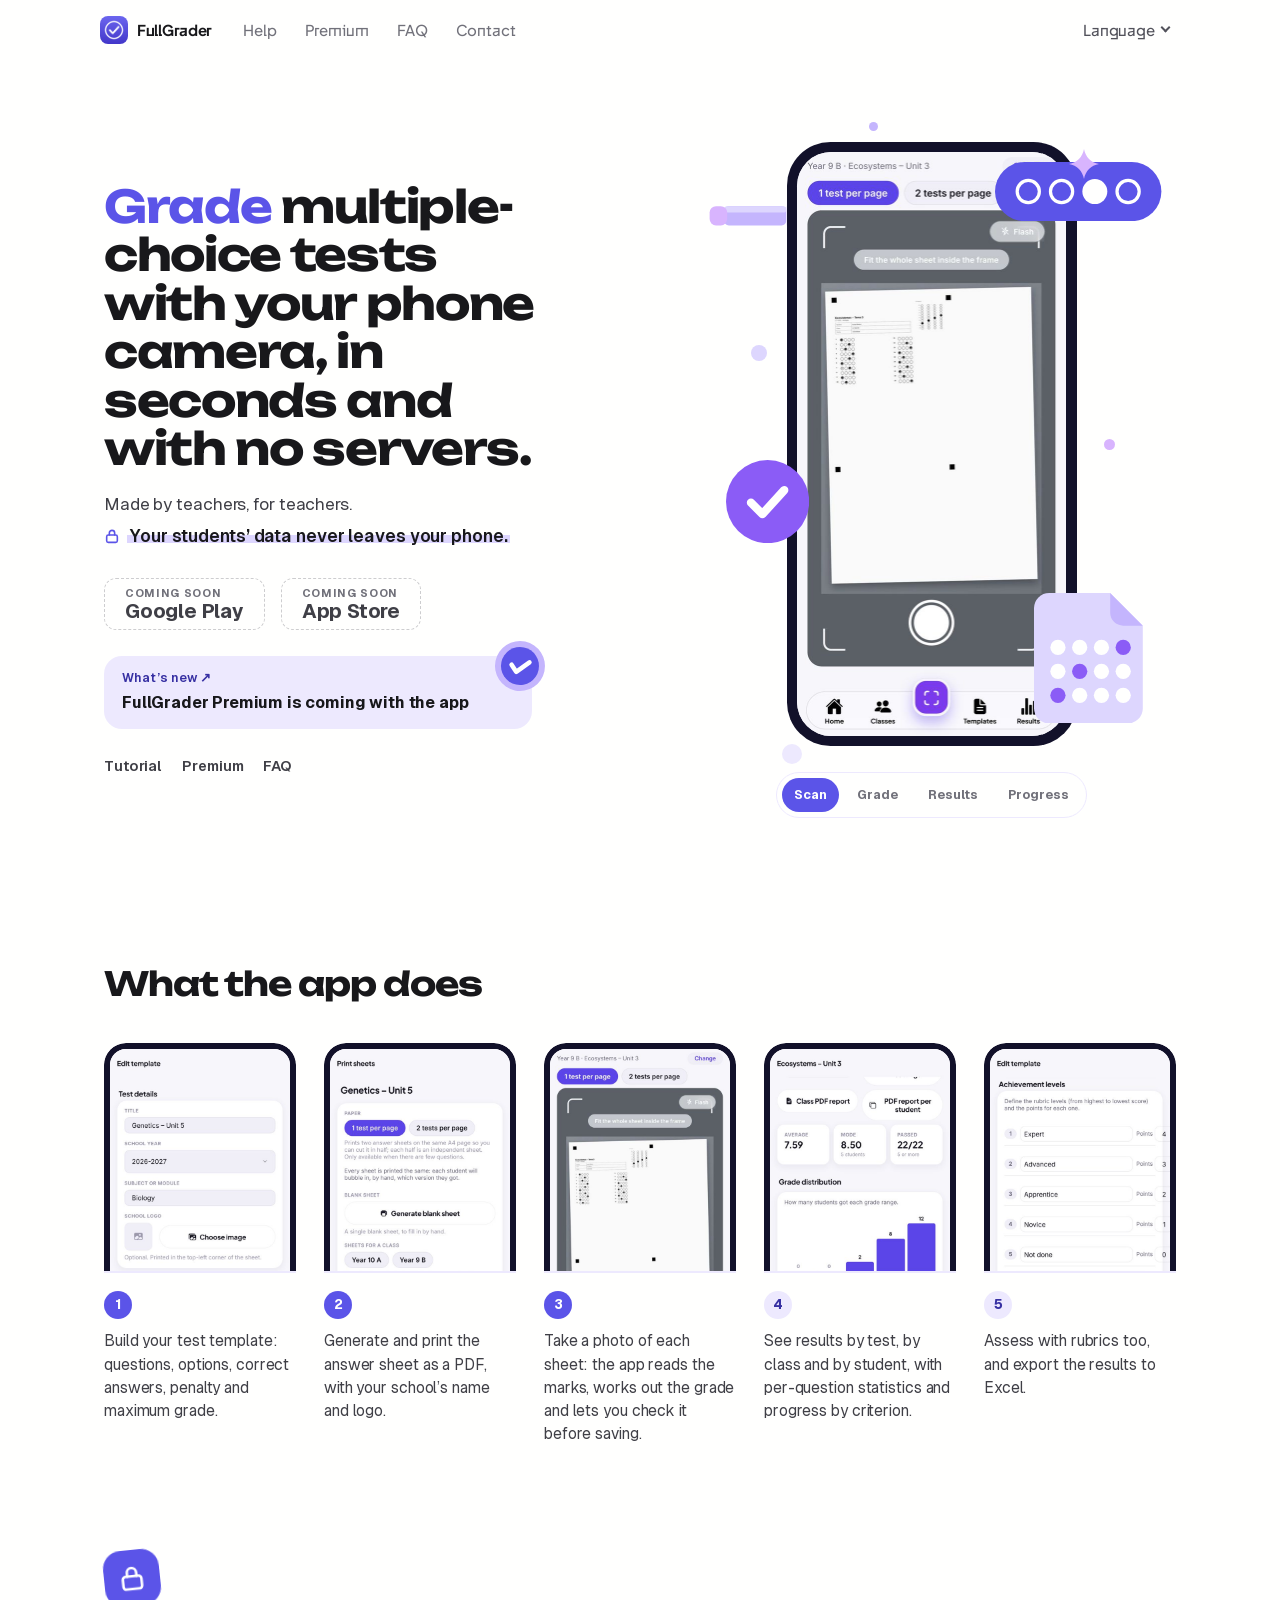
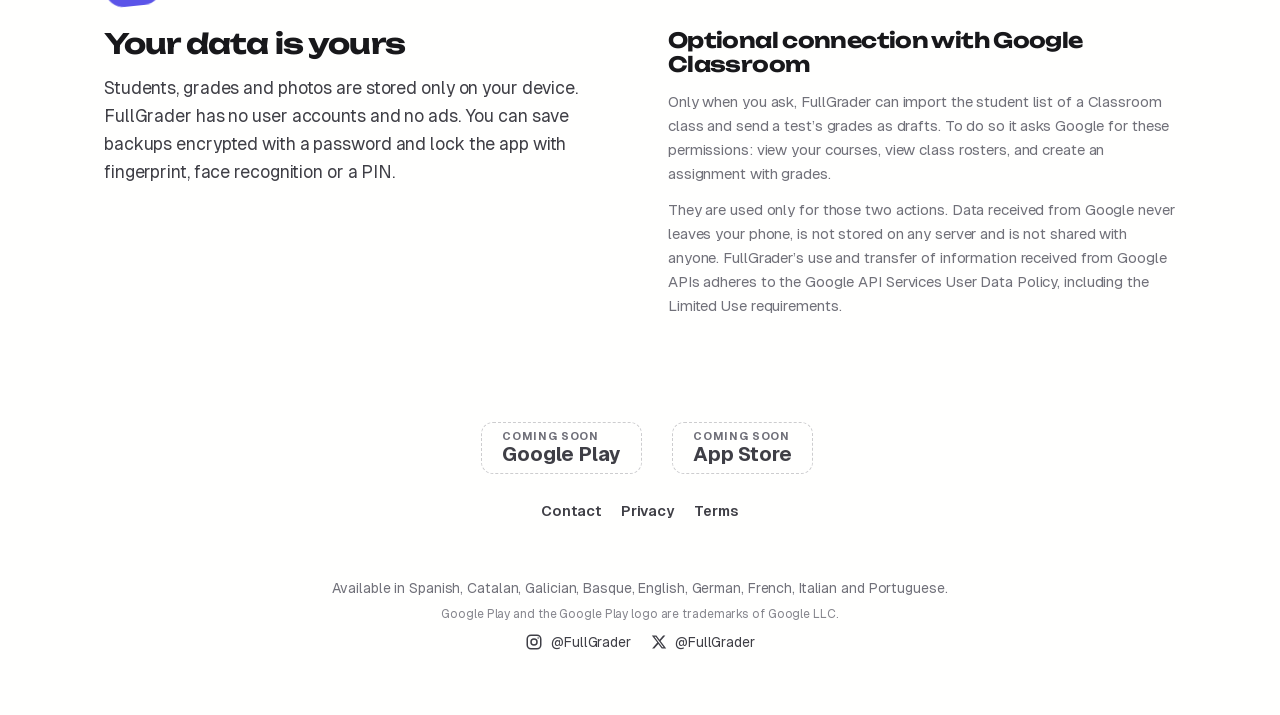
==== commit ba490c71: "Web: Premium llegará con la app" ====
--- a/index.html
+++ b/index.html
@@ -269,7 +269,7 @@
       <div class="fg-actions rise"><!--play-soon--><span class="soon-badge"><span class="sb-top" data-i="soon">Próximamente</span><span class="sb-name">Google Play</span></span><span class="soon-badge"><span class="sb-top" data-i="soon">Próximamente</span><span class="sb-name">App Store</span></span></div>
       <div class="rise"><a class="fg-pill" href="premium/">
         <span class="tag"><span data-i="pillTag">Novedad</span> <i aria-hidden="true">↗</i></span>
-        <b data-i="pill">Ya está aquí FullGrader Premium</b>
+        <b data-i="pill">FullGrader Premium llegará con la app</b>
         <svg class="peek" viewBox="0 0 52 52" aria-hidden="true"><circle cx="26" cy="26" r="25" fill="#c4b5fd"/><circle cx="26" cy="26" r="19" fill="#5b54e8"/><path d="M17.5 26.5l6 6 11-12" fill="none" stroke="#fffffe" stroke-width="4.5" stroke-linecap="round" stroke-linejoin="round"/></svg>
       </a></div>
       <nav class="fg-links rise">
@@ -352,7 +352,7 @@
 (function () {
   var T = {
     es: {
-      pillTag: 'Novedad', pill: 'Ya está aquí FullGrader Premium',
+      pillTag: 'Novedad', pill: 'FullGrader Premium llegará con la app',
       lead: 'Hecha por docentes, para docentes. Los datos de tu alumnado nunca salen de tu móvil.',
       gpLegal: 'Google Play y el logotipo de Google Play son marcas de Google LLC.',
       getPlay: 'Descárgala en Google Play',
@@ -376,7 +376,7 @@
       langs: 'Disponible en castellano, català, galego, euskara, English, Deutsch, français, italiano y português.'
     },
     ca: {
-      pillTag: 'Novetat', pill: 'Ja és aquí FullGrader Premium',
+      pillTag: 'Novetat', pill: 'FullGrader Premium arribarà amb l’app',
       lead: 'Feta per docents, per a docents. Les dades del teu alumnat no surten mai del teu mòbil.',
       gpLegal: 'Google Play i el logotip de Google Play són marques de Google LLC.',
       getPlay: 'Descarrega-la a Google Play',
@@ -400,7 +400,7 @@
       langs: 'Disponible en castellà, català, gallec, basc, anglès, alemany, francès, italià i portuguès.'
     },
     gl: {
-      pillTag: 'Novidade', pill: 'Xa chegou FullGrader Premium',
+      pillTag: 'Novidade', pill: 'FullGrader Premium chegará coa app',
       lead: 'Feita por docentes, para docentes. Os datos do teu alumnado nunca saen do teu móbil.',
       gpLegal: 'Google Play e o logotipo de Google Play son marcas de Google LLC.',
       getPlay: 'Descárgaa en Google Play',
@@ -424,7 +424,7 @@
       langs: 'Dispoñible en castelán, catalán, galego, éuscaro, inglés, alemán, francés, italiano e portugués.'
     },
     eu: {
-      pillTag: 'Berria', pill: 'FullGrader Premium iritsi da',
+      pillTag: 'Berria', pill: 'FullGrader Premium aplikazioarekin iritsiko da',
       lead: 'Irakasleek irakasleentzat egina. Zure ikasleen datuak ez dira inoiz zure mugikorretik ateratzen.',
       gpLegal: 'Google Play eta Google Play logotipoa Google LLC-ren markak dira.',
       getPlay: 'Deskargatu Google Play-n',
@@ -448,7 +448,7 @@
       langs: 'Eskuragarri gaztelaniaz, katalanez, galizieraz, euskaraz, ingelesez, alemanez, frantsesez, italieraz eta portugesez.'
     },
     en: {
-      pillTag: 'What’s new', pill: 'FullGrader Premium is here',
+      pillTag: 'What’s new', pill: 'FullGrader Premium is coming with the app',
       lead: 'Made by teachers, for teachers. Your students’ data never leaves your phone.',
       gpLegal: 'Google Play and the Google Play logo are trademarks of Google LLC.',
       getPlay: 'Get it on Google Play',
@@ -472,7 +472,7 @@
       langs: 'Available in Spanish, Catalan, Galician, Basque, English, German, French, Italian and Portuguese.'
     },
     de: {
-      pillTag: 'Neu', pill: 'FullGrader Premium ist da',
+      pillTag: 'Neu', pill: 'FullGrader Premium kommt mit der App',
       lead: 'Von Lehrkräften für Lehrkräfte gemacht. Die Daten deiner Schüler/innen verlassen nie dein Handy.',
       gpLegal: 'Google Play und das Google Play-Logo sind Marken von Google LLC.',
       getPlay: 'Jetzt bei Google Play',
@@ -497,7 +497,7 @@
       langs: 'Verfügbar auf Spanisch, Katalanisch, Galicisch, Baskisch, Englisch, Deutsch, Französisch, Italienisch und Portugiesisch.'
     },
     fr: {
-      pillTag: 'Nouveau', pill: 'FullGrader Premium est arrivé',
+      pillTag: 'Nouveau', pill: 'FullGrader Premium arrive avec l’app',
       lead: 'Conçue par des enseignants, pour les enseignants. Les données de vos élèves ne quittent jamais votre téléphone.',
       gpLegal: 'Google Play et le logo Google Play sont des marques de Google LLC.',
       getPlay: 'Disponible sur Google Play',
@@ -522,7 +522,7 @@
       langs: 'Disponible en espagnol, catalan, galicien, basque, anglais, allemand, français, italien et portugais.'
     },
     it: {
-      pillTag: 'Novità', pill: 'È arrivato FullGrader Premium',
+      pillTag: 'Novità', pill: 'FullGrader Premium arriva con l’app',
       lead: 'Creata da docenti, per i docenti. I dati dei tuoi studenti non lasciano mai il tuo telefono.',
       gpLegal: 'Google Play e il logo Google Play sono marchi di Google LLC.',
       getPlay: 'Disponibile su Google Play',
@@ -547,7 +547,7 @@
       langs: 'Disponibile in spagnolo, catalano, galiziano, basco, inglese, tedesco, francese, italiano e portoghese.'
     },
     pt: {
-      pillTag: 'Novidade', pill: 'Já chegou o FullGrader Premium',
+      pillTag: 'Novidade', pill: 'O FullGrader Premium chega com a app',
       lead: 'Feita por professores, para professores. Os dados dos seus alunos nunca saem do seu telemóvel.',
       gpLegal: 'Google Play e o logótipo do Google Play são marcas da Google LLC.',
       getPlay: 'Disponível no Google Play',
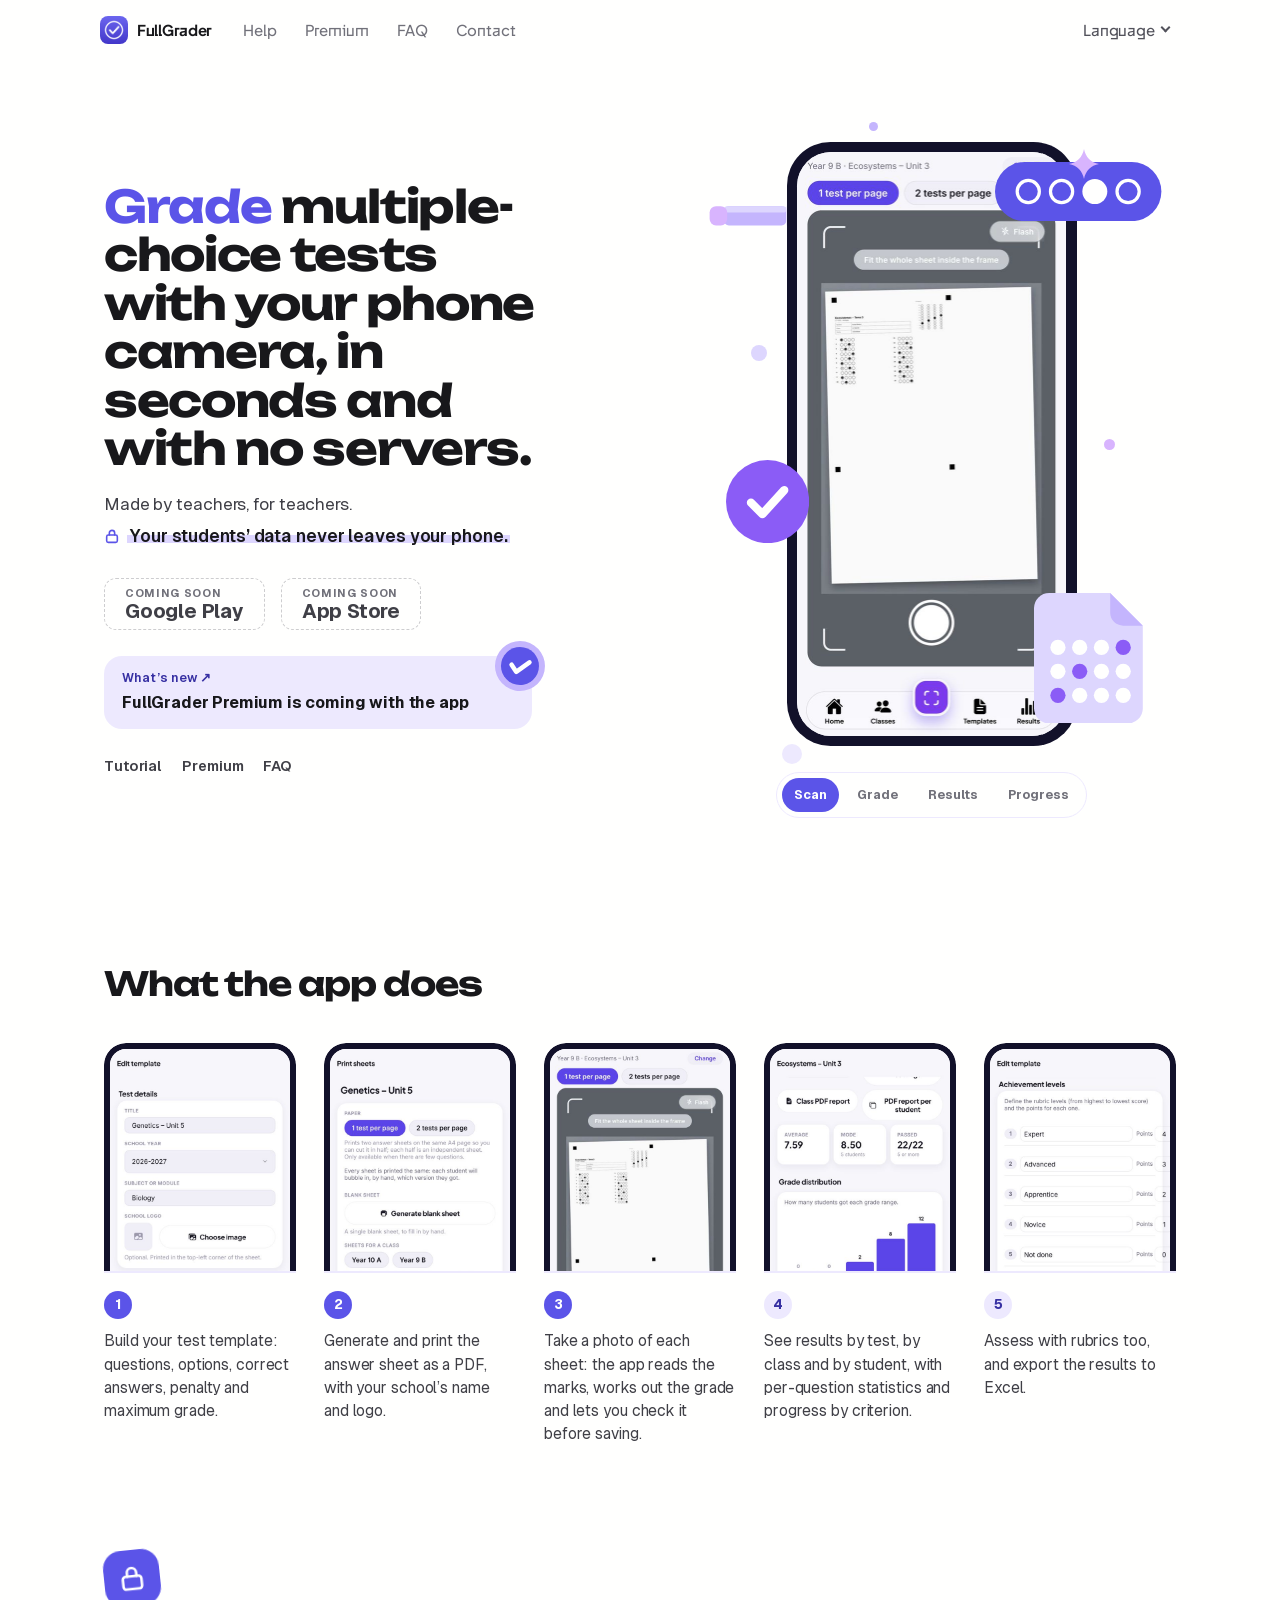
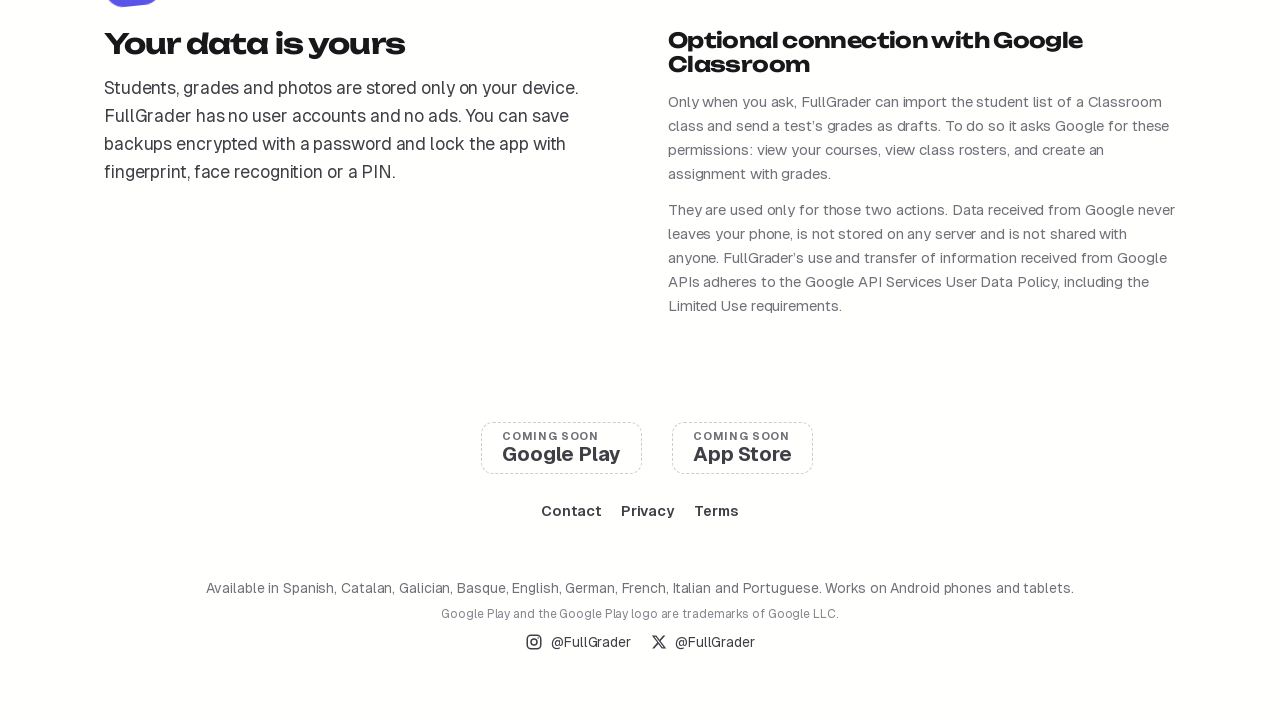
==== commit 22cc0df0: "Tablet: pregunta en el FAQ y en la portada Co-Authored-By: Claude Opus 5 <noreply@anthropic.com>" ====
--- a/index.html
+++ b/index.html
@@ -11,6 +11,7 @@
 <meta name="theme-color" content="#fffffe">
 <link rel="manifest" href="/site.webmanifest">
 <meta name="apple-mobile-web-app-title" content="FullGrader">
+<link rel="canonical" href="https://fullgrader.app/">
 <meta property="og:type" content="website">
 <meta property="og:site_name" content="FullGrader">
 <meta property="og:locale" content="es_ES">
@@ -373,7 +374,7 @@
       dataTitle: 'Tus datos son tuyos',
       data1: 'Alumnos, notas y fotos se guardan únicamente en tu dispositivo. FullGrader no tiene cuentas de usuario ni publicidad. Puedes guardar copias de seguridad cifradas con contraseña y bloquear la app con huella, reconocimiento facial o PIN.',
       privacyFull: 'Leer la política de privacidad',
-      langs: 'Disponible en castellano, català, galego, euskara, English, Deutsch, français, italiano y português.'
+      langs: 'Disponible en castellano, català, galego, euskara, English, Deutsch, français, italiano y português. Funciona en móviles y tabletas Android.'
     },
     ca: {
       pillTag: 'Novetat', pill: 'FullGrader Premium arribarà amb l’app',
@@ -397,7 +398,7 @@
       dataTitle: 'Les teves dades són teves',
       data1: 'Alumnes, notes i fotos es desen únicament al teu dispositiu. FullGrader no té comptes d’usuari ni publicitat. Pots desar còpies de seguretat xifrades amb contrasenya i bloquejar l’app amb empremta, reconeixement facial o PIN.',
       privacyFull: 'Llegir la política de privadesa',
-      langs: 'Disponible en castellà, català, gallec, basc, anglès, alemany, francès, italià i portuguès.'
+      langs: 'Disponible en castellà, català, gallec, basc, anglès, alemany, francès, italià i portuguès. Funciona en mòbils i tauletes Android.'
     },
     gl: {
       pillTag: 'Novidade', pill: 'FullGrader Premium chegará coa app',
@@ -421,7 +422,7 @@
       dataTitle: 'Os teus datos son teus',
       data1: 'Alumnos, notas e fotos gárdanse unicamente no teu dispositivo. FullGrader non ten contas de usuario nin publicidade. Podes gardar copias de seguridade cifradas con contrasinal e bloquear a app con pegada, recoñecemento facial ou PIN.',
       privacyFull: 'Ler a política de privacidade',
-      langs: 'Dispoñible en castelán, catalán, galego, éuscaro, inglés, alemán, francés, italiano e portugués.'
+      langs: 'Dispoñible en castelán, catalán, galego, éuscaro, inglés, alemán, francés, italiano e portugués. Funciona en móbiles e tabletas Android.'
     },
     eu: {
       pillTag: 'Berria', pill: 'FullGrader Premium aplikazioarekin iritsiko da',
@@ -445,7 +446,7 @@
       dataTitle: 'Zure datuak zureak dira',
       data1: 'Ikasleak, notak eta argazkiak zure gailuan soilik gordetzen dira. FullGrader-ek ez du erabiltzaile-konturik ez publizitaterik. Pasahitzarekin zifratutako babeskopiak gorde ditzakezu eta aplikazioa hatz-markarekin, aurpegi-ezagutzarekin edo PINarekin blokeatu.',
       privacyFull: 'Irakurri pribatutasun-politika',
-      langs: 'Eskuragarri gaztelaniaz, katalanez, galizieraz, euskaraz, ingelesez, alemanez, frantsesez, italieraz eta portugesez.'
+      langs: 'Eskuragarri gaztelaniaz, katalanez, galizieraz, euskaraz, ingelesez, alemanez, frantsesez, italieraz eta portugesez. Android mugikor eta tabletetan funtzionatzen du.'
     },
     en: {
       pillTag: 'What’s new', pill: 'FullGrader Premium is coming with the app',
@@ -469,7 +470,7 @@
       dataTitle: 'Your data is yours',
       data1: 'Students, grades and photos are stored only on your device. FullGrader has no user accounts and no ads. You can save backups encrypted with a password and lock the app with fingerprint, face recognition or a PIN.',
       privacyFull: 'Read the privacy policy',
-      langs: 'Available in Spanish, Catalan, Galician, Basque, English, German, French, Italian and Portuguese.'
+      langs: 'Available in Spanish, Catalan, Galician, Basque, English, German, French, Italian and Portuguese. Works on Android phones and tablets.'
     },
     de: {
       pillTag: 'Neu', pill: 'FullGrader Premium kommt mit der App',
@@ -494,7 +495,7 @@
       dataTitle: 'Deine Daten gehören dir',
       data1: 'Schülerinnen und Schüler, Noten und Fotos werden ausschließlich auf deinem Gerät gespeichert. FullGrader hat weder Benutzerkonten noch Werbung. Du kannst passwortgeschützte, verschlüsselte Sicherungen speichern und die App per Fingerabdruck, Gesichtserkennung oder PIN sperren.',
       privacyFull: 'Datenschutzerklärung lesen',
-      langs: 'Verfügbar auf Spanisch, Katalanisch, Galicisch, Baskisch, Englisch, Deutsch, Französisch, Italienisch und Portugiesisch.'
+      langs: 'Verfügbar auf Spanisch, Katalanisch, Galicisch, Baskisch, Englisch, Deutsch, Französisch, Italienisch und Portugiesisch. Läuft auf Android-Handys und -Tablets.'
     },
     fr: {
       pillTag: 'Nouveau', pill: 'FullGrader Premium arrive avec l’app',
@@ -519,7 +520,7 @@
       dataTitle: 'Vos données vous appartiennent',
       data1: 'Les élèves, les notes et les photos sont enregistrés uniquement sur votre appareil. FullGrader n’a ni comptes utilisateur ni publicité. Vous pouvez enregistrer des sauvegardes chiffrées par mot de passe et verrouiller l’application par empreinte digitale, reconnaissance faciale ou code PIN.',
       privacyFull: 'Lire la politique de confidentialité',
-      langs: 'Disponible en espagnol, catalan, galicien, basque, anglais, allemand, français, italien et portugais.'
+      langs: 'Disponible en espagnol, catalan, galicien, basque, anglais, allemand, français, italien et portugais. Fonctionne sur téléphones et tablettes Android.'
     },
     it: {
       pillTag: 'Novità', pill: 'FullGrader Premium arriva con l’app',
@@ -544,7 +545,7 @@
       dataTitle: 'I tuoi dati sono tuoi',
       data1: 'Studenti, voti e foto vengono salvati esclusivamente sul tuo dispositivo. FullGrader non ha account utente né pubblicità. Puoi salvare backup crittografati con una password e bloccare l’app con l’impronta digitale, il riconoscimento facciale o un PIN.',
       privacyFull: 'Leggi l’informativa sulla privacy',
-      langs: 'Disponibile in spagnolo, catalano, galiziano, basco, inglese, tedesco, francese, italiano e portoghese.'
+      langs: 'Disponibile in spagnolo, catalano, galiziano, basco, inglese, tedesco, francese, italiano e portoghese. Funziona su telefoni e tablet Android.'
     },
     pt: {
       pillTag: 'Novidade', pill: 'O FullGrader Premium chega com a app',
@@ -569,7 +570,7 @@
       dataTitle: 'Os seus dados são seus',
       data1: 'Alunos, notas e fotografias são guardados apenas no seu dispositivo. O FullGrader não tem contas de utilizador nem publicidade. Pode guardar cópias de segurança encriptadas com palavra-passe e bloquear a aplicação com impressão digital, reconhecimento facial ou PIN.',
       privacyFull: 'Ler a política de privacidade',
-      langs: 'Disponível em espanhol, catalão, galego, basco, inglês, alemão, francês, italiano e português.'
+      langs: 'Disponível em espanhol, catalão, galego, basco, inglês, alemão, francês, italiano e português. Funciona em telemóveis e tablets Android.'
     }
   };
   var KEY = 'fullgrader-home-lang';
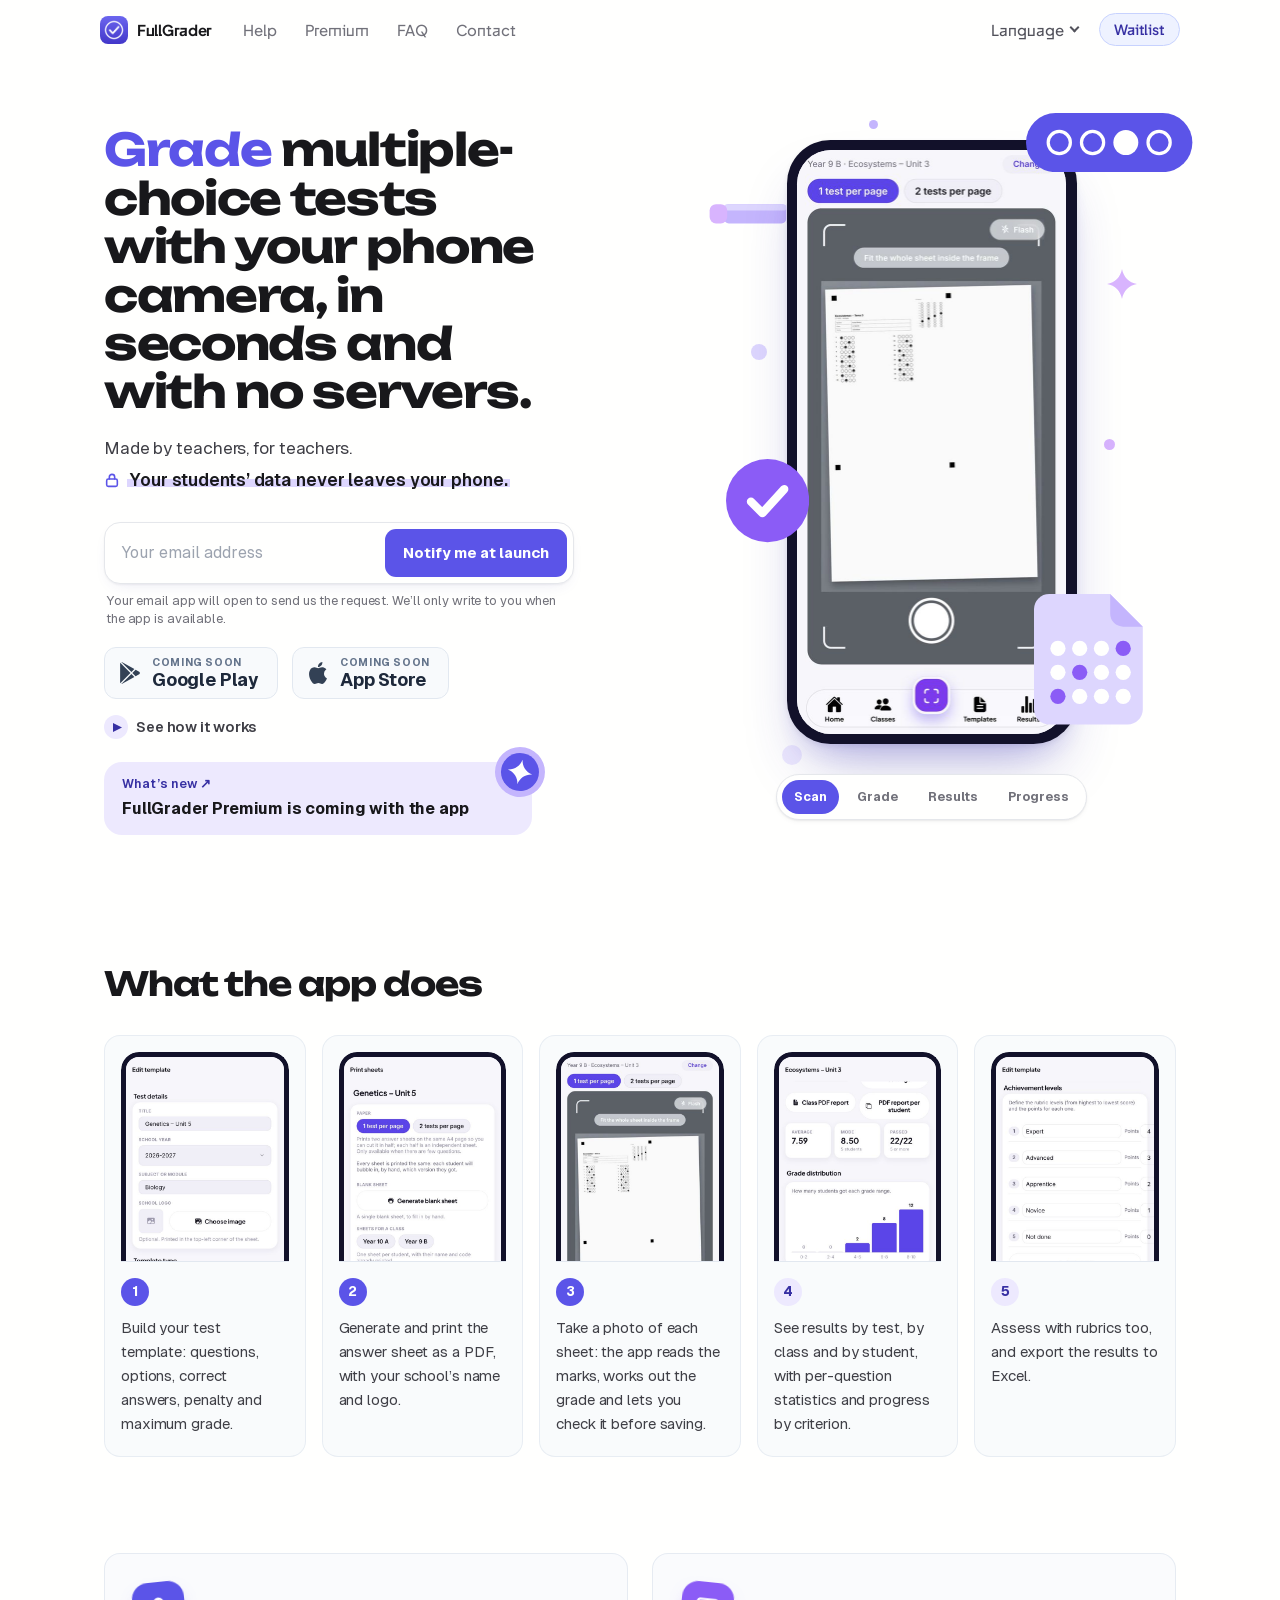
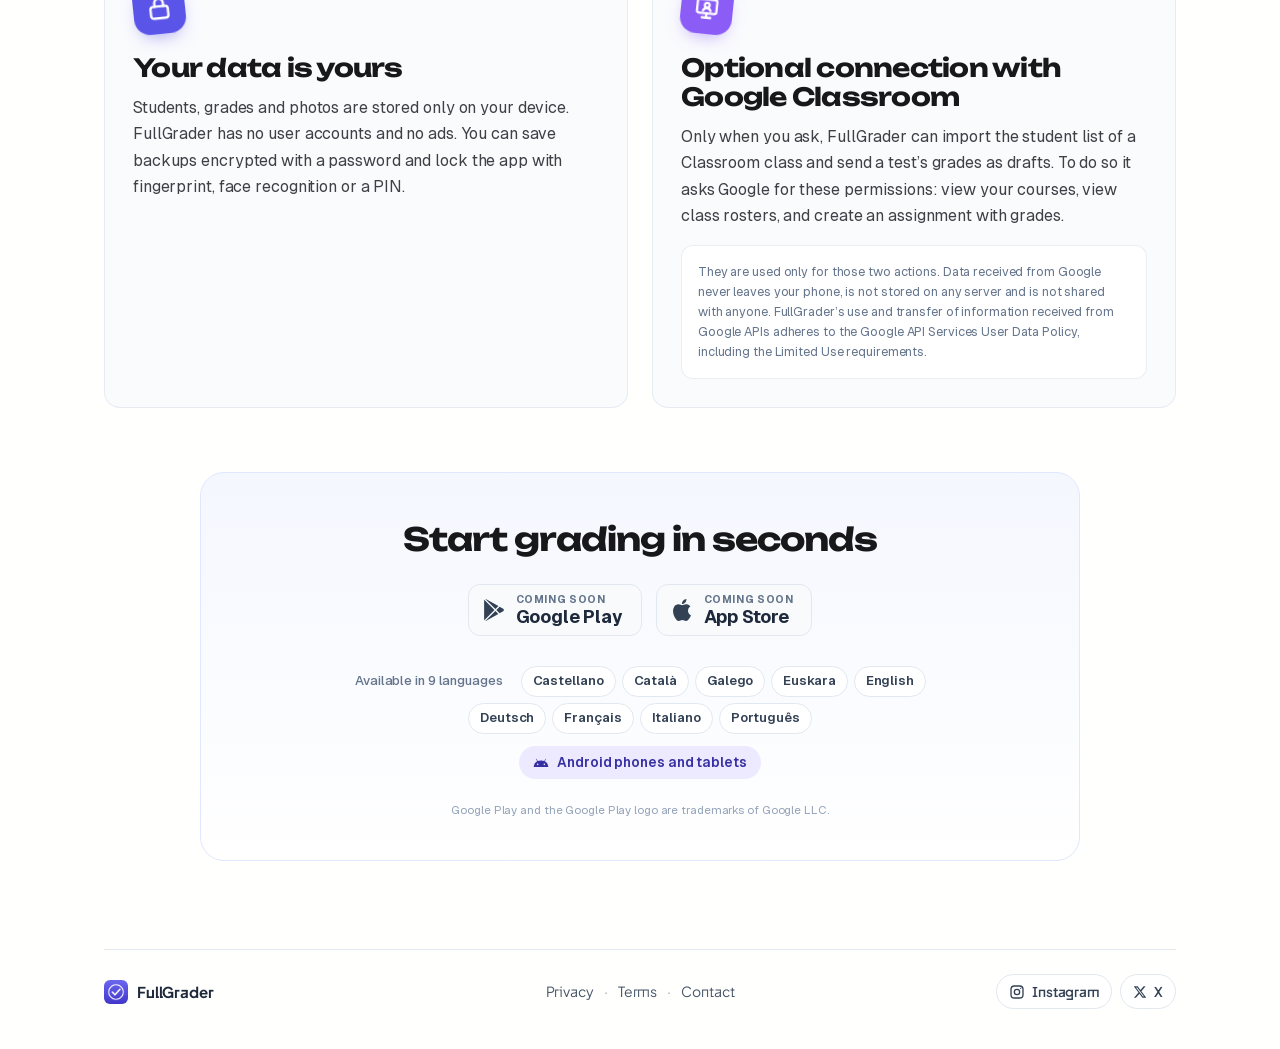
==== commit 51af86ab: "Web: redisseny unificat 2026 Co-Authored-By: Claude Opus 5.5 <noreply@anthropic.com> Claude-Session:" ====
--- a/index.html
+++ b/index.html
@@ -101,13 +101,35 @@
     -webkit-mask: url("data:image/svg+xml,%3Csvg xmlns='http://www.w3.org/2000/svg' viewBox='0 0 24 24' fill='none' stroke='black' stroke-width='2.4' stroke-linecap='round' stroke-linejoin='round'%3E%3Crect x='4' y='10.5' width='16' height='11' rx='2.5'/%3E%3Cpath d='M8 10.5V7.5a4 4 0 0 1 8 0v3'/%3E%3C/svg%3E") center / contain no-repeat;
             mask: url("data:image/svg+xml,%3Csvg xmlns='http://www.w3.org/2000/svg' viewBox='0 0 24 24' fill='none' stroke='black' stroke-width='2.4' stroke-linecap='round' stroke-linejoin='round'%3E%3Crect x='4' y='10.5' width='16' height='11' rx='2.5'/%3E%3Cpath d='M8 10.5V7.5a4 4 0 0 1 8 0v3'/%3E%3C/svg%3E") center / contain no-repeat; }
   .fg-lead .first { display: block; margin-bottom: 6px; }
-  .fg-lead { max-width: 40ch !important; text-wrap: pretty; }
+  .fg-lead { max-width: 46ch !important; text-wrap: pretty; }
+  /* Frase de privacidad en su propio bloque «equilibrado»: si no cabe en una línea,
+     se parte en dos mitades parecidas (nunca queda «mòbil.» sola). */
+  .fg-lead .sec { display: block; text-wrap: balance; }
+  .fg-lead .nw { white-space: nowrap; }
   @keyframes fg-mark { to { background-size: 100% 100%; } }
-  .fg-actions { display: flex; flex-wrap: wrap; align-items: center; gap: 12px 16px; margin-top: 28px; }
+  .fg-actions { display: flex; flex-wrap: wrap; align-items: center; gap: 12px 14px; margin-top: 18px; }
   .play-badge { display: inline-block; line-height: 0; border-radius: 12px; transition: transform .35s var(--spring); }
   .play-badge img { height: 52px; width: auto; display: block; }
   html.home .play-badge:hover { transform: translateY(-3px) rotate(-1.5deg); filter: none; }
-  .fg-actions .soon-badge { height: 52px; }
+
+  /* Lista de espera (CTA principal) */
+  .fg-wait { margin-top: 28px; scroll-margin-top: 90px; }
+  .fg-wait form { display: flex; gap: 8px; max-width: 470px; padding: 6px; background: var(--white); border: 1px solid #e5e7eb; border-radius: 16px; box-shadow: 0 1px 2px rgba(16, 24, 40, .05), 0 6px 18px -10px rgba(55, 48, 163, .18); transition: border-color .2s, box-shadow .2s; }
+  .fg-wait form:focus-within { border-color: var(--l-300); box-shadow: 0 0 0 4px var(--l-50), 0 6px 18px -10px rgba(55, 48, 163, .25); }
+  .fg-wait input { flex: 1; min-width: 0; border: 0; outline: 0; background: transparent; font: inherit; font-size: 16px; color: var(--ink-1); padding: 0 10px; }
+  .fg-wait input::placeholder { color: #9ca3af; }
+  .fg-wait button { flex: none; appearance: none; border: 0; cursor: pointer; font: inherit; font-size: 15px; font-weight: 700; color: var(--white); background: var(--l-700); padding: 12px 18px; border-radius: 11px; transition: background .2s, transform .3s var(--spring); }
+  .fg-wait button:hover { background: var(--l-900); transform: translateY(-1px); }
+  .fg-wait button:focus-visible { outline: 3px solid var(--l-300); outline-offset: 2px; }
+  .fg-wait .note { text-wrap: pretty; margin: 8px 2px 0; font-size: 13px; line-height: 1.45; color: var(--ink-3); max-width: 470px; }
+  .sr-only { position: absolute; width: 1px; height: 1px; padding: 0; margin: -1px; overflow: hidden; clip: rect(0 0 0 0); white-space: nowrap; border: 0; }
+
+  /* «▶ Veure com funciona» */
+  .fg-watch { display: inline-flex; align-items: center; gap: 8px; margin-top: 16px; font-size: 14.5px; font-weight: 600; color: var(--ink-2); text-decoration: none; }
+  .fg-watch .pl { display: grid; place-items: center; width: 24px; height: 24px; border-radius: 50%; background: var(--l-100); transition: background .25s, transform .35s var(--spring); }
+  .fg-watch .pl svg { width: 9px; height: 9px; margin-left: 2px; fill: var(--l-900); }
+  .fg-watch:hover { color: var(--l-900); }
+  .fg-watch:hover .pl { background: var(--l-200); transform: scale(1.08); }
 
   /* Píldora de novedades */
   .fg-pill {
@@ -119,6 +141,7 @@
   .fg-pill .tag { font-size: 12.5px; font-weight: 600; color: var(--l-900); letter-spacing: .01em; }
   .fg-pill .tag i { font-style: normal; display: inline-block; transition: transform .35s var(--spring); }
   .fg-pill b { font-weight: 700; font-size: 16px; letter-spacing: -.01em; }
+  .fg-pill { margin-top: 22px; }
   .fg-pill .peek { position: absolute; right: -14px; top: -16px; width: 52px; height: 52px; transform: rotate(12deg); transition: transform .5s var(--spring); }
   .fg-pill:hover { background: var(--l-200); transform: translateY(-2px); }
   .fg-pill:hover .tag i { transform: translate(2px, -2px); }
@@ -138,6 +161,8 @@
     --w: clamp(210px, calc((100svh - 230px) / 2.25), 290px);
     width: var(--w); border-radius: calc(var(--w) * .15); background: var(--case); padding: calc(var(--w) * .035);
     animation: fg-float-phone 7s ease-in-out infinite;
+    /* Sombra suave y difusa con un toque lila para despegarlo del fondo */
+    box-shadow: 0 34px 60px -22px rgba(55, 48, 163, .38), 0 16px 30px -18px rgba(91, 84, 232, .30), 0 2px 6px rgba(18, 17, 42, .08);
   }
   .fg-phone .screens { border-radius: calc(var(--w) * .118) !important; }
   .fg-phone .scr { display: block; }
@@ -148,11 +173,11 @@
   .deco.front { z-index: 3; }
   @keyframes fg-float { 0%, 100% { transform: translateY(0) rotate(var(--r0, 0deg)); } 50% { transform: translateY(var(--dy, -9px)) rotate(var(--r1, 4deg)); } }
 
-  .d-row   { width: clamp(118px, 13vw, 168px); right: -24%; top: 3%;  --d: 18; --t: 6.5s; --r0: 8deg; --r1: 3deg; }
+  .d-row   { width: clamp(118px, 13vw, 168px); right: -34%; top: -4%;  --d: 18; --t: 6.5s; --r0: 8deg; --r1: 3deg; }
   .d-check { width: clamp(64px, 6.5vw, 86px);  left: -16%; top: 47%;  --d: 26; --t: 5.2s; --dl: -1s; --r0: -10deg; --r1: -2deg; --dy: -12px; }
   .d-pencil{ width: clamp(70px, 7.5vw, 100px); left: -22%; top: 9%;   --d: 10; --t: 7.4s; --dl: -2s; --r0: -24deg; --r1: -16deg; }
   .d-sheet { width: clamp(80px, 8.5vw, 112px); right: -18%; bottom: 14%; --d: 14; --t: 8s; --dl: -3s; --r0: 10deg; --r1: 16deg; }
-  .d-star  { width: 30px; right: -4%; top: 1%; --d: 34; --t: 4.6s; --r0: 0deg; --r1: 40deg; }
+  .d-star  { width: 30px; right: -16%; top: 19%; --d: 34; --t: 4.6s; --r0: 0deg; --r1: 40deg; }
   .dot { position: absolute; border-radius: 50%; z-index: 0; pointer-events: none; transform: translate(calc(var(--mx) * var(--d) * 1px), calc(var(--my) * var(--d) * 1px)); transition: transform .9s var(--ease-out); }
   .dot.a { width: 16px; height: 16px; background: var(--l-200); left: -8%; top: 30%; --d: 40; }
   .dot.b { width: 11px; height: 11px; background: var(--l-400); right: -9%; top: 44%; --d: 30; }
@@ -169,8 +194,12 @@
   }
   .stage .grade i { display: none; }
 
+  /* Línea de escaneo: barrido vertical suave y continuo en el paso «Escaneja» */
+  .stage[data-step="0"] .demo .scanline { animation: fg-sweep 1.5s ease-in-out .15s infinite alternate !important; }
+  @keyframes fg-sweep { 0% { top: 14%; opacity: .25; } 12% { opacity: 1; } 88% { opacity: 1; } 100% { top: 76%; opacity: .25; } }
+
   /* Botones de pasos de la demo */
-  .demo-steps { margin-top: 26px !important; background: var(--white) !important; border: 1.5px solid var(--l-100) !important; box-shadow: none !important; z-index: 3; }
+  .demo-steps { margin-top: 30px !important; background: var(--white) !important; border: 1px solid #e5e7eb !important; box-shadow: 0 1px 2px rgba(16, 24, 40, .06), 0 2px 6px -2px rgba(16, 24, 40, .08) !important; z-index: 3; }
   .demo-steps button { color: var(--ink-3) !important; font-size: 12.5px !important; transition: background .25s, color .25s, transform .3s var(--spring) !important; }
   .demo-steps button:hover { color: var(--l-900) !important; }
   .demo-steps button[aria-pressed="true"] { background: var(--l-700) !important; color: var(--white) !important; }
@@ -187,36 +216,45 @@
   @keyframes fg-pop { from { opacity: 0; transform: translateY(24px) scale(.96); } to { opacity: 1; transform: none; } }
 
   /* ---------- Debajo de la primera pantalla ---------- */
-  .fg-h2 { font-family: "Unbounded", "Geist", sans-serif; font-weight: 700 !important; font-size: clamp(24px, 2.6vw, 34px) !important; line-height: 1.12; letter-spacing: -.03em !important; color: var(--ink-1) !important; margin: 0 0 40px !important; }
+  .fg-h2 { font-family: "Unbounded", "Geist", sans-serif; font-weight: 700 !important; font-size: clamp(24px, 2.6vw, 34px) !important; line-height: 1.12; letter-spacing: -.03em !important; color: var(--ink-1) !important; margin: 0 0 32px !important; }
   .feats { margin-top: 64px; }
-  .feat-list { list-style: none; margin: 0; padding: 0; display: grid; grid-template-columns: repeat(5, 1fr); gap: 28px; counter-reset: f; }
-  .feat-list li { counter-increment: f; }
-  .feat-list .shot { position: relative; height: 230px; overflow: hidden; margin-bottom: 18px; border-radius: 22px 22px 0 0; }
-  .feat-list .shot img { display: block; width: 100%; height: auto; border: 6px solid var(--case); border-bottom: 0; border-radius: 22px 22px 0 0; transition: transform .5s var(--spring); }
-  .feat-list .shot::after { content: ''; position: absolute; left: 0; right: 0; bottom: 0; height: 2px; background: var(--l-100); }
-  .feat-list li:hover .shot img { transform: translateY(-8px); }
-  .feat-list p { margin: 0; font-size: 15.5px; line-height: 1.5; color: var(--ink-2); }
+
+  /* Los 5 pasos: tarjetas limpias (carrusel deslizable en tableta y móvil) */
+  .feat-list { list-style: none; margin: 0; padding: 0; display: grid; grid-template-columns: repeat(5, 1fr); gap: 16px; counter-reset: f; }
+  .feat-list li {
+    counter-increment: f; display: flex; flex-direction: column; padding: 16px 16px 20px;
+    background: rgba(248, 250, 252, .8); border: 1px solid rgba(226, 232, 240, .7); border-radius: 16px;
+    transition: transform .3s var(--ease-out), box-shadow .3s var(--ease-out), border-color .3s var(--ease-out);
+  }
+  .feat-list li:hover { transform: translateY(-4px); border-color: #c7d2fe; box-shadow: 0 4px 10px -2px rgba(16, 24, 40, .08), 0 2px 4px -2px rgba(16, 24, 40, .05); }
+  .feat-list .shot { position: relative; height: 210px; overflow: hidden; margin: 0 0 16px; border-radius: 18px 18px 0 0; }
+  .feat-list .shot img { display: block; width: 100%; height: auto; border: 5px solid var(--case); border-bottom: 0; border-radius: 18px 18px 0 0; transform-origin: 50% 0; transition: transform .45s var(--ease-out); }
+  .feat-list .shot::after { content: ''; position: absolute; left: 0; right: 0; bottom: 0; height: 1px; background: #e2e8f0; }
+  .feat-list li:hover .shot img { transform: scale(1.03); }
+  .feat-list p { margin: 0; font-size: 15px; line-height: 1.6; color: var(--ink-2); display: flex; flex-direction: column; align-items: flex-start; }
   .feat-list p::before { content: counter(f); display: inline-grid; place-items: center; width: 28px; height: 28px; border-radius: 50%; background: var(--l-700); color: var(--white); font-weight: 700; font-size: 13.5px; margin: 0 0 10px; }
   .feat-list li:nth-child(n+4) p::before { background: var(--l-100); color: var(--l-900); }
-  .feat-list p { display: flex; flex-direction: column; align-items: flex-start; }
-
-  .trust { display: grid; grid-template-columns: 1fr 1fr; gap: 56px; margin-top: 104px; }
-  .trust .lock { width: 56px; height: 56px; border-radius: 18px; background: var(--l-700); display: grid; place-items: center; margin-bottom: 22px; transform: rotate(-6deg); }
-  .trust h2 { font-family: "Unbounded", "Geist", sans-serif; font-weight: 700 !important; font-size: clamp(22px, 2.2vw, 28px) !important; letter-spacing: -.03em !important; line-height: 1.15; color: var(--ink-1) !important; margin: 0 0 14px !important; }
-  .trust .data p { font-size: 17.5px; color: var(--ink-2); margin: 0; }
-  .trust .gc { padding-top: 78px; }
-  .trust .gc h2 { font-size: clamp(18px, 1.7vw, 21px) !important; }
-  .trust .gc p { font-size: 15px; color: var(--ink-3); margin: 0 0 12px; }
-
-  .closing { text-align: center; padding: 72px 0 16px; }
-  .closing .fg-actions { justify-content: center; }
-  .closing .fg-links { justify-content: center; }
-
-  footer { text-align: center; color: var(--ink-3) !important; font-size: 14px; padding: 32px 20px 56px; }
-  footer p { margin: 6px 0; }
-  footer a { color: var(--ink-2); text-decoration: none; }
-  footer a:hover { color: var(--l-900); }
-  .legal { font-size: 12px; opacity: .85; }
+
+  /* Datos + Classroom: dos tarjetas «bento» de la misma altura */
+  .trust { display: grid; grid-template-columns: 1fr 1fr; gap: 24px; margin-top: 96px; align-items: stretch; }
+  .trust > div { background: rgba(248, 250, 252, .7); border: 1px solid rgba(226, 232, 240, .8); border-radius: 16px; padding: 28px; }
+  .trust .ico { width: 52px; height: 52px; border-radius: 16px; background: var(--l-700); display: grid; place-items: center; margin-bottom: 20px; transform: rotate(-6deg); box-shadow: 0 8px 18px -8px rgba(91, 84, 232, .6); }
+  .trust .gc .ico { background: var(--l-500); transform: rotate(6deg); box-shadow: 0 8px 18px -8px rgba(139, 92, 246, .6); }
+  .trust h2 { font-family: "Unbounded", "Geist", sans-serif; font-weight: 700 !important; font-size: clamp(20px, 2vw, 25px) !important; letter-spacing: -.03em !important; line-height: 1.2; color: var(--ink-1) !important; margin: 0 0 12px !important; }
+  .trust p { font-size: 16px; line-height: 1.65; color: var(--ink-2); margin: 0; }
+  .trust .gc .fine { margin-top: 16px; padding: 16px; background: #fff; border: 1px solid rgba(226, 232, 240, .7); border-radius: 12px; font-size: 12.5px; line-height: 1.6; color: #64748b; }
+
+  /* Cierre: bloque destacado con las tiendas */
+  .closing { padding: 88px 0 0; }
+  .cta-box { max-width: 880px; margin: 0 auto; text-align: center; padding: 48px 40px 40px; border-radius: 24px; border: 1px solid #e0e7ff; background: linear-gradient(to bottom, rgba(238, 242, 255, .6), #fff); }
+  .cta-box h2 { font-family: "Unbounded", "Geist", sans-serif; font-weight: 700; font-size: clamp(22px, 2.6vw, 32px); line-height: 1.15; letter-spacing: -.03em; color: var(--ink-1); margin: 0 auto; max-width: 20ch; text-wrap: balance; }
+  .cta-box .fg-actions { justify-content: center; margin-top: 26px; }
+  .cta-box .avail { margin: 30px auto 0; display: flex; flex-wrap: wrap; justify-content: center; gap: 6px; max-width: 640px; }
+  .cta-box .avail span { padding: 4px 11px; border-radius: 999px; background: #fff; border: 1px solid #e2e8f0; font-size: 13px; font-weight: 600; color: #334155; }
+  .cta-box .avail .lbl { background: transparent; border-color: transparent; color: #64748b; font-weight: 500; padding-left: 0; }
+  .cta-box .dev { display: inline-flex; align-items: center; gap: 8px; margin-top: 12px; padding: 6px 14px; border-radius: 999px; background: var(--l-100); color: var(--l-900); font-size: 13.5px; font-weight: 600; }
+  .cta-box .dev svg { width: 16px; height: 16px; fill: currentColor; }
+  .cta-box .legal { margin: 22px 0 0; font-size: 11.5px; color: #94a3b8; }
 
   a:focus-visible, .play-badge:focus-visible { outline: 3px solid var(--l-700) !important; outline-offset: 3px; border-radius: 8px; }
 
@@ -225,27 +263,36 @@
     .fg-hero { grid-template-columns: 1fr; min-height: 0; padding-top: 32px; gap: 56px; text-align: left; }
     .fg-copy { max-width: 600px; }
     .fg-phone { --w: min(250px, 62vw); }
-    .stage { margin: 0 auto 8px; }
-    .feat-list { grid-template-columns: 1fr; gap: 26px; max-width: 520px; }
-    .feat-list li { display: grid; grid-template-columns: 112px 1fr; gap: 18px; align-items: center; }
-    .feat-list .shot { height: 150px; margin: 0; border-radius: 16px 16px 0 0; }
-    .feat-list .shot img { border-width: 4px; border-radius: 16px 16px 0 0; }
-    .trust { grid-template-columns: 1fr; gap: 40px; }
-    .trust .gc { padding-top: 0; }
+    .stage { margin: 0 auto 8px; padding-top: 18px; }
+    /* Carrusel horizontal con imán (snap) */
+    .feat-list { display: flex; gap: 14px; overflow-x: auto; scroll-snap-type: x mandatory; -webkit-overflow-scrolling: touch; overscroll-behavior-x: contain;
+      margin: 0 -24px; padding: 6px 24px 18px; scroll-padding: 0 24px; scrollbar-width: none; }
+    .feat-list::-webkit-scrollbar { display: none; }
+    .feat-list li { flex: 0 0 min(260px, 72vw); scroll-snap-align: start; }
+    .feat-list li:hover { transform: none; }
+    .trust { grid-template-columns: 1fr; gap: 16px; margin-top: 72px; }
+    .trust > div { padding: 24px; }
+    .cta-box { padding: 36px 20px 30px; }
   }
   @media (max-width: 480px) {
     html.home body { font-size: 16px; }
     .fg-hero h1 { font-size: clamp(27px, 7.6vw, 34px); }
-    .d-row { right: -12%; top: 0; width: 104px; } .d-pencil { left: -8%; width: 64px; } .d-check { left: -6%; width: 58px; } .d-sheet { right: -6%; width: 72px; }
+    .d-row { right: -4%; top: -3%; width: 100px; } .d-star { right: -6%; top: 16%; }
+    .fg-wait form { flex-direction: column; padding: 6px; }
+    .fg-wait input { padding: 12px 10px; }
+    .fg-wait button { width: 100%; }
+ .d-pencil { left: -8%; width: 64px; } .d-check { left: -6%; width: 58px; } .d-sheet { right: -6%; width: 72px; }
     .stage .grade { right: -4%; font-size: 18px; }
     .fg-pill { padding-right: 52px; }
     .play-badge img, .fg-actions .soon-badge { height: 48px; }
   }
+  @media (max-width: 1180px) and (min-width: 901px) { .d-row { right: -20%; } }
 
   /* Quien pide «reducir movimiento»: todo quieto */
   @media (prefers-reduced-motion: reduce) {
     .fg-phone { animation: none; transform: rotate(5deg); }
-    .deco > *, .rise, .stage-in { animation: none !important; }
+    .deco > *, .rise, .stage-in, .demo .scanline { animation: none !important; }
+    .feat-list li, .feat-list .shot img { transition: none; }
     .fg-lead .data { animation: none; background-size: 100% 100%; }
     .deco, .dot, .fg-phone-wrap { transform: none !important; }
   }
@@ -253,6 +300,7 @@
 <link rel="stylesheet" href="topbar.css">
 <link rel="stylesheet" href="ds.css?v=20261023e">
 <link rel="stylesheet" href="fg2026.css?v=20261025a">
+<link rel="stylesheet" href="ui.css?v=20261113a">
 </head>
 <body data-page="home" data-root="">
 <div class="topbar">
@@ -267,17 +315,23 @@
     <div class="fg-copy">
       <h1 class="rise" data-i="tagline">Corrige exámenes tipo test con la cámara del móvil, en segundos y sin servidores.</h1>
       <p class="fg-lead rise" data-i="lead"></p>
-      <div class="fg-actions rise"><!--play-soon--><span class="soon-badge"><span class="sb-top" data-i="soon">Próximamente</span><span class="sb-name">Google Play</span></span><span class="soon-badge"><span class="sb-top" data-i="soon">Próximamente</span><span class="sb-name">App Store</span></span></div>
+      <div class="fg-wait rise" id="avisam">
+        <form id="waitForm" novalidate>
+          <label class="sr-only" for="waitEmail" data-i="waitPh">Tu correo electrónico</label>
+          <input id="waitEmail" type="email" inputmode="email" autocomplete="email" required data-ph="waitPh" placeholder="Tu correo electrónico">
+          <button type="submit" data-i="waitBtn">Avísame cuando salga</button>
+        </form>
+        <p class="note" data-i="waitNote">Se abrirá tu correo para enviarnos el aviso. Solo te escribiremos cuando la app esté disponible.</p>
+      </div>
+      <div class="rise">
+        <div class="fg-actions"><!--play-soon--><span class="soon-badge"><svg class="sb-ico" viewBox="0 0 24 24" aria-hidden="true"><path d="M22.018 13.298l-3.919 2.218-3.515-3.493 3.543-3.521 3.891 2.202a1.49 1.49 0 0 1 0 2.594zM1.337.924a1.486 1.486 0 0 0-.112.568v21.017c0 .217.045.419.124.6l11.155-11.087L1.337.924zm12.207 10.065l3.258-3.238L3.45.195a1.466 1.466 0 0 0-.946-.179l11.04 10.973zm0 2.067l-11 10.933c.298.036.612-.016.906-.183l13.324-7.54-3.23-3.21z"/></svg><span class="sb-txt"><span class="sb-top" data-i="soon">Próximamente</span><span class="sb-name">Google Play</span></span></span><span class="soon-badge"><svg class="sb-ico" viewBox="0 0 24 24" aria-hidden="true"><path d="M12.152 6.896c-.948 0-2.415-1.078-3.96-1.04-2.04.027-3.91 1.183-4.961 3.014-2.117 3.675-.546 9.103 1.519 12.09 1.013 1.454 2.208 3.09 3.792 3.039 1.52-.065 2.09-.987 3.935-.987 1.831 0 2.35.987 3.96.948 1.637-.026 2.676-1.48 3.676-2.948 1.156-1.688 1.636-3.325 1.662-3.415-.039-.013-3.182-1.221-3.22-4.857-.026-3.04 2.48-4.494 2.597-4.559-1.429-2.09-3.623-2.324-4.39-2.376-2-.156-3.675 1.09-4.61 1.09zM15.53 3.83c.843-1.012 1.4-2.427 1.245-3.83-1.207.052-2.662.805-3.532 1.818-.78.896-1.454 2.338-1.273 3.714 1.338.104 2.715-.688 3.559-1.701"/></svg><span class="sb-txt"><span class="sb-top" data-i="soon">Próximamente</span><span class="sb-name">App Store</span></span></span></div>
+        <a class="fg-watch" href="help/"><span class="pl" aria-hidden="true"><svg viewBox="0 0 10 10"><path d="M0 0l10 5-10 5z"/></svg></span><span data-i="watch">Ver cómo funciona</span></a>
+      </div>
       <div class="rise"><a class="fg-pill" href="premium/">
         <span class="tag"><span data-i="pillTag">Novedad</span> <i aria-hidden="true">↗</i></span>
         <b data-i="pill">FullGrader Premium llegará con la app</b>
-        <svg class="peek" viewBox="0 0 52 52" aria-hidden="true"><circle cx="26" cy="26" r="25" fill="#c4b5fd"/><circle cx="26" cy="26" r="19" fill="#5b54e8"/><path d="M17.5 26.5l6 6 11-12" fill="none" stroke="#fffffe" stroke-width="4.5" stroke-linecap="round" stroke-linejoin="round"/></svg>
+        <svg class="peek" viewBox="0 0 52 52" aria-hidden="true"><circle cx="26" cy="26" r="25" fill="#c4b5fd"/><circle cx="26" cy="26" r="19" fill="#5b54e8"/><path d="M26 13.5c1 6.6 5.9 11.5 12.5 12.5-6.6 1-11.5 5.9-12.5 12.5-1-6.6-5.9-11.5-12.5-12.5 6.6-1 11.5-5.9 12.5-12.5z" fill="#fffffe"/></svg>
       </a></div>
-      <nav class="fg-links rise">
-        <a href="help/" data-i="help">Tutorial</a>
-        <a href="premium/" data-nav="premium">Premium</a>
-        <a href="faq/" data-nav="faq">Preguntas frecuentes</a>
-      </nav>
     </div>
 
     <div class="stage stage-in" id="stage">
@@ -322,37 +376,40 @@
 
   <section class="wrap trust">
     <div class="data">
-      <div class="lock" aria-hidden="true"><svg width="28" height="28" viewBox="0 0 24 24" fill="none" stroke="#fffffe" stroke-width="2.2" stroke-linecap="round" stroke-linejoin="round"><rect x="4" y="10.5" width="16" height="11" rx="2.5"/><path d="M8 10.5V7.5a4 4 0 0 1 8 0v3"/></svg></div>
+      <div class="ico" aria-hidden="true"><svg width="26" height="26" viewBox="0 0 24 24" fill="none" stroke="#fffffe" stroke-width="2.2" stroke-linecap="round" stroke-linejoin="round"><rect x="4" y="10.5" width="16" height="11" rx="2.5"/><path d="M8 10.5V7.5a4 4 0 0 1 8 0v3"/></svg></div>
       <h2 data-i="dataTitle">Tus datos son tuyos</h2>
       <p data-i="data1">Alumnos, notas y fotos se guardan únicamente en tu dispositivo. FullGrader no tiene cuentas de usuario ni publicidad. Puedes guardar copias de seguridad cifradas con contraseña y bloquear la app con huella, reconocimiento facial o PIN.</p>
     </div>
     <div class="gc">
+      <div class="ico" aria-hidden="true"><svg width="26" height="26" viewBox="0 0 24 24" fill="none" stroke="#fffffe" stroke-width="2.1" stroke-linecap="round" stroke-linejoin="round"><rect x="3" y="4" width="18" height="13" rx="2"/><path d="M8 21h8M12 17v4"/><circle cx="12" cy="9.5" r="2.2"/><path d="M8.5 14.5a3.8 3.8 0 0 1 7 0"/></svg></div>
       <h2 data-i="gcTitle">Conexión opcional con Google Classroom</h2>
       <p data-i="gc1">Si tú lo pides, FullGrader puede importar la lista de alumnos de un grupo de Classroom y enviar las notas de un examen como borrador. Para ello pide a Google estos permisos: ver tus cursos, ver las listas de alumnos y crear una tarea con notas.</p>
-      <p data-i="gc2">Solo se usan para esas dos acciones. Los datos que llegan de Google no salen de tu móvil, no se guardan en ningún servidor ni se comparten con nadie. El uso que hace FullGrader de la información recibida de las API de Google cumple la Política de datos de usuario de los servicios de API de Google, incluidos los requisitos de uso limitado.</p>
+      <p class="fine" data-i="gc2">Solo se usan para esas dos acciones. Los datos que llegan de Google no salen de tu móvil, no se guardan en ningún servidor ni se comparten con nadie. El uso que hace FullGrader de la información recibida de las API de Google cumple la Política de datos de usuario de los servicios de API de Google, incluidos los requisitos de uso limitado.</p>
     </div>
   </section>
 
-  <section class="closing">
-    <div class="fg-actions"><!--play-soon--><span class="soon-badge"><span class="sb-top" data-i="soon">Próximamente</span><span class="sb-name">Google Play</span></span><span class="soon-badge"><span class="sb-top" data-i="soon">Próximamente</span><span class="sb-name">App Store</span></span></div>
-    <nav class="fg-links">
-      <a href="contact/" data-nav="contact">Contacto</a>
-      <a href="privacy/" data-nav="privacy">Privacidad</a>
-      <a href="terms/" data-nav="terms">Condiciones</a>
-    </nav>
+  <section class="wrap closing">
+    <div class="cta-box">
+      <h2 data-i="closeTitle">Empieza a corregir en segundos</h2>
+      <div class="fg-actions"><!--play-soon--><span class="soon-badge"><svg class="sb-ico" viewBox="0 0 24 24" aria-hidden="true"><path d="M22.018 13.298l-3.919 2.218-3.515-3.493 3.543-3.521 3.891 2.202a1.49 1.49 0 0 1 0 2.594zM1.337.924a1.486 1.486 0 0 0-.112.568v21.017c0 .217.045.419.124.6l11.155-11.087L1.337.924zm12.207 10.065l3.258-3.238L3.45.195a1.466 1.466 0 0 0-.946-.179l11.04 10.973zm0 2.067l-11 10.933c.298.036.612-.016.906-.183l13.324-7.54-3.23-3.21z"/></svg><span class="sb-txt"><span class="sb-top" data-i="soon">Próximamente</span><span class="sb-name">Google Play</span></span></span><span class="soon-badge"><svg class="sb-ico" viewBox="0 0 24 24" aria-hidden="true"><path d="M12.152 6.896c-.948 0-2.415-1.078-3.96-1.04-2.04.027-3.91 1.183-4.961 3.014-2.117 3.675-.546 9.103 1.519 12.09 1.013 1.454 2.208 3.09 3.792 3.039 1.52-.065 2.09-.987 3.935-.987 1.831 0 2.35.987 3.96.948 1.637-.026 2.676-1.48 3.676-2.948 1.156-1.688 1.636-3.325 1.662-3.415-.039-.013-3.182-1.221-3.22-4.857-.026-3.04 2.48-4.494 2.597-4.559-1.429-2.09-3.623-2.324-4.39-2.376-2-.156-3.675 1.09-4.61 1.09zM15.53 3.83c.843-1.012 1.4-2.427 1.245-3.83-1.207.052-2.662.805-3.532 1.818-.78.896-1.454 2.338-1.273 3.714 1.338.104 2.715-.688 3.559-1.701"/></svg><span class="sb-txt"><span class="sb-top" data-i="soon">Próximamente</span><span class="sb-name">App Store</span></span></span></div>
+      <div class="avail"><span class="lbl" data-i="availLbl">Disponible en 9 idiomas</span><span lang="es">Castellano</span><span lang="ca">Català</span><span lang="gl">Galego</span><span lang="eu">Euskara</span><span lang="en">English</span><span lang="de">Deutsch</span><span lang="fr">Français</span><span lang="it">Italiano</span><span lang="pt">Português</span></div>
+      <span class="dev"><svg viewBox="0 0 24 24" aria-hidden="true"><path d="M17.6 9.48l1.84-3.18a.38.38 0 0 0-.66-.38l-1.86 3.22A11.4 11.4 0 0 0 12 8.08c-1.78 0-3.46.38-4.92 1.06L5.22 5.92a.38.38 0 0 0-.66.38L6.4 9.48A10.8 10.8 0 0 0 1 18h22a10.8 10.8 0 0 0-5.4-8.52zM7 15.25a1.25 1.25 0 1 1 0-2.5 1.25 1.25 0 0 1 0 2.5zm10 0a1.25 1.25 0 1 1 0-2.5 1.25 1.25 0 0 1 0 2.5z"/></svg><span data-i="devices">Móviles y tabletas Android</span></span>
+      <p class="legal" data-i="gpLegal">Google Play y el logotipo de Google Play son marcas de Google LLC.</p>
+    </div>
   </section>
 </main>
-<footer>
-  <p data-i="langs">Disponible en castellano, català, galego, euskara, English, Deutsch, français, italiano y português.</p>
-  <p class="legal" data-i="gpLegal">Google Play y el logotipo de Google Play son marcas de Google LLC.</p>
-  <p class="soc"><a href="https://www.instagram.com/FullGrader/" target="_blank" rel="noopener" aria-label="Instagram @FullGrader"><svg class="soc-ico" width="18" height="18" viewBox="0 0 24 24" fill="none" stroke="currentColor" stroke-width="2" aria-hidden="true"><rect x="3" y="3" width="18" height="18" rx="5"/><circle cx="12" cy="12" r="4"/><circle cx="17.5" cy="6.5" r="1" fill="currentColor" stroke="none"/></svg><span>@FullGrader</span></a> <a href="https://x.com/FullGrader" target="_blank" rel="noopener" aria-label="X @FullGrader"><svg class="soc-ico" width="16" height="16" viewBox="0 0 24 24" fill="currentColor" aria-hidden="true"><path d="M18.244 2.25h3.308l-7.227 8.26 8.502 11.24H16.17l-5.214-6.817L4.99 21.75H1.68l7.73-8.835L1.254 2.25H8.08l4.713 6.231zm-1.161 17.52h1.833L7.084 4.126H5.117z"/></svg><span>@FullGrader</span></a></p>
-</footer>
-
-<script src="topbar.js?v=20261023d"></script>
+<footer class="fg-foot"><div class="fg-foot-in"><a class="ff-brand" href="/"><img src="icon.png" alt="" width="24" height="24"><span>FullGrader</span></a><nav class="ff-links" aria-label="Legal"><a href="privacy/" data-nav="privacy">Privacidad</a><span aria-hidden="true">·</span><a href="terms/" data-nav="terms">Condiciones</a><span aria-hidden="true">·</span><a href="contact/" data-nav="contact">Contacto</a></nav><div class="ff-soc"><a href="https://www.instagram.com/FullGrader/" target="_blank" rel="noopener" aria-label="Instagram @FullGrader"><svg width="16" height="16" viewBox="0 0 24 24" fill="none" stroke="currentColor" stroke-width="2" aria-hidden="true"><rect x="3" y="3" width="18" height="18" rx="5"/><circle cx="12" cy="12" r="4"/><circle cx="17.5" cy="6.5" r="1" fill="currentColor" stroke="none"/></svg><span>Instagram</span></a><a href="https://x.com/FullGrader" target="_blank" rel="noopener" aria-label="X @FullGrader"><svg width="14" height="14" viewBox="0 0 24 24" fill="currentColor" aria-hidden="true"><path d="M18.244 2.25h3.308l-7.227 8.26 8.502 11.24H16.17l-5.214-6.817L4.99 21.75H1.68l7.73-8.835L1.254 2.25H8.08l4.713 6.231zm-1.161 17.52h1.833L7.084 4.126H5.117z"/></svg><span>X</span></a></div></div></footer>
+
+
+<script src="topbar.js?v=20261113a"></script>
 <script>
 (function () {
   var T = {
     es: {
+      closeTitle: 'Empieza a corregir en segundos', availLbl: 'Disponible en 9 idiomas', devices: 'Móviles y tabletas Android',
+      waitNav: 'Lista de espera', waitPh: 'Tu correo electrónico', waitBtn: 'Avísame cuando salga',
+      waitNote: 'Se abrirá tu correo para enviarnos el aviso. Solo te escribiremos cuando la app esté disponible.',
+      watch: 'Ver cómo funciona', waitSubj: 'Lista de espera FullGrader', waitBody: 'Quiero que me aviséis cuando salga FullGrader. Mi correo: ',
       pillTag: 'Novedad', pill: 'FullGrader Premium llegará con la app',
       lead: 'Hecha por docentes, para docentes. Los datos de tu alumnado nunca salen de tu móvil.',
       gpLegal: 'Google Play y el logotipo de Google Play son marcas de Google LLC.',
@@ -377,6 +434,10 @@
       langs: 'Disponible en castellano, català, galego, euskara, English, Deutsch, français, italiano y português. Funciona en móviles y tabletas Android.'
     },
     ca: {
+      closeTitle: 'Comença a corregir en segons', availLbl: 'Disponible en 9 idiomes', devices: 'Mòbils i tauletes Android',
+      waitNav: 'Llista d’espera', waitPh: 'El teu correu electrònic', waitBtn: 'Avisa’m quan surti',
+      waitNote: 'S’obrirà el teu correu per enviar-nos l’avís. Només t’escriurem quan l’app estigui disponible.',
+      watch: 'Veure com funciona', waitSubj: 'Llista d’espera FullGrader', waitBody: 'Vull que m’aviseu quan surti FullGrader. El meu correu: ',
       pillTag: 'Novetat', pill: 'FullGrader Premium arribarà amb l’app',
       lead: 'Feta per docents, per a docents. Les dades del teu alumnat no surten mai del teu mòbil.',
       gpLegal: 'Google Play i el logotip de Google Play són marques de Google LLC.',
@@ -401,6 +462,10 @@
       langs: 'Disponible en castellà, català, gallec, basc, anglès, alemany, francès, italià i portuguès. Funciona en mòbils i tauletes Android.'
     },
     gl: {
+      closeTitle: 'Comeza a corrixir en segundos', availLbl: 'Dispoñible en 9 idiomas', devices: 'Móbiles e tabletas Android',
+      waitNav: 'Lista de espera', waitPh: 'O teu correo electrónico', waitBtn: 'Avísame cando saia',
+      waitNote: 'Abrirase o teu correo para enviarnos o aviso. Só che escribiremos cando a app estea dispoñible.',
+      watch: 'Ver como funciona', waitSubj: 'Lista de espera FullGrader', waitBody: 'Quero que me avisedes cando saia FullGrader. O meu correo: ',
       pillTag: 'Novidade', pill: 'FullGrader Premium chegará coa app',
       lead: 'Feita por docentes, para docentes. Os datos do teu alumnado nunca saen do teu móbil.',
       gpLegal: 'Google Play e o logotipo de Google Play son marcas de Google LLC.',
@@ -425,6 +490,10 @@
       langs: 'Dispoñible en castelán, catalán, galego, éuscaro, inglés, alemán, francés, italiano e portugués. Funciona en móbiles e tabletas Android.'
     },
     eu: {
+      closeTitle: 'Hasi segundotan zuzentzen', availLbl: '9 hizkuntzatan eskuragarri', devices: 'Android mugikor eta tabletak',
+      waitNav: 'Itxaron-zerrenda', waitPh: 'Zure helbide elektronikoa', waitBtn: 'Abisatu ateratzean',
+      waitNote: 'Zure posta irekiko da abisua bidaltzeko. Aplikazioa eskuragarri dagoenean bakarrik idatziko dizugu.',
+      watch: 'Ikusi nola dabilen', waitSubj: 'FullGrader itxaron-zerrenda', waitBody: 'Abisatu FullGrader ateratzen denean, mesedez. Nire helbidea: ',
       pillTag: 'Berria', pill: 'FullGrader Premium aplikazioarekin iritsiko da',
       lead: 'Irakasleek irakasleentzat egina. Zure ikasleen datuak ez dira inoiz zure mugikorretik ateratzen.',
       gpLegal: 'Google Play eta Google Play logotipoa Google LLC-ren markak dira.',
@@ -449,6 +518,10 @@
       langs: 'Eskuragarri gaztelaniaz, katalanez, galizieraz, euskaraz, ingelesez, alemanez, frantsesez, italieraz eta portugesez. Android mugikor eta tabletetan funtzionatzen du.'
     },
     en: {
+      closeTitle: 'Start grading in seconds', availLbl: 'Available in 9 languages', devices: 'Android phones and tablets',
+      waitNav: 'Waitlist', waitPh: 'Your email address', waitBtn: 'Notify me at launch',
+      waitNote: 'Your email app will open to send us the request. We’ll only write to you when the app is available.',
+      watch: 'See how it works', waitSubj: 'FullGrader waitlist', waitBody: 'Please let me know when FullGrader launches. My email: ',
       pillTag: 'What’s new', pill: 'FullGrader Premium is coming with the app',
       lead: 'Made by teachers, for teachers. Your students’ data never leaves your phone.',
       gpLegal: 'Google Play and the Google Play logo are trademarks of Google LLC.',
@@ -473,6 +546,10 @@
       langs: 'Available in Spanish, Catalan, Galician, Basque, English, German, French, Italian and Portuguese. Works on Android phones and tablets.'
     },
     de: {
+      closeTitle: 'Korrigiere in Sekunden', availLbl: 'In 9 Sprachen verfügbar', devices: 'Android-Handys und -Tablets',
+      waitNav: 'Warteliste', waitPh: 'Deine E-Mail-Adresse', waitBtn: 'Benachrichtige mich',
+      waitNote: 'Dein E-Mail-Programm öffnet sich, um uns die Anfrage zu senden. Wir schreiben dir nur, wenn die App verfügbar ist.',
+      watch: 'So funktioniert’s', waitSubj: 'FullGrader-Warteliste', waitBody: 'Bitte gebt mir Bescheid, wenn FullGrader erscheint. Meine E-Mail: ',
       pillTag: 'Neu', pill: 'FullGrader Premium kommt mit der App',
       lead: 'Von Lehrkräften für Lehrkräfte gemacht. Die Daten deiner Schüler/innen verlassen nie dein Handy.',
       gpLegal: 'Google Play und das Google Play-Logo sind Marken von Google LLC.',
@@ -498,6 +575,10 @@
       langs: 'Verfügbar auf Spanisch, Katalanisch, Galicisch, Baskisch, Englisch, Deutsch, Französisch, Italienisch und Portugiesisch. Läuft auf Android-Handys und -Tablets.'
     },
     fr: {
+      closeTitle: 'Corrigez en quelques secondes', availLbl: 'Disponible en 9 langues', devices: 'Téléphones et tablettes Android',
+      waitNav: 'Liste d’attente', waitPh: 'Votre adresse e-mail', waitBtn: 'Prévenez-moi à la sortie',
+      waitNote: 'Votre messagerie s’ouvrira pour nous envoyer la demande. Nous vous écrirons uniquement quand l’app sera disponible.',
+      watch: 'Voir comment ça marche', waitSubj: 'Liste d’attente FullGrader', waitBody: 'Merci de me prévenir à la sortie de FullGrader. Mon e-mail : ',
       pillTag: 'Nouveau', pill: 'FullGrader Premium arrive avec l’app',
       lead: 'Conçue par des enseignants, pour les enseignants. Les données de vos élèves ne quittent jamais votre téléphone.',
       gpLegal: 'Google Play et le logo Google Play sont des marques de Google LLC.',
@@ -523,6 +604,10 @@
       langs: 'Disponible en espagnol, catalan, galicien, basque, anglais, allemand, français, italien et portugais. Fonctionne sur téléphones et tablettes Android.'
     },
     it: {
+      closeTitle: 'Inizia a correggere in pochi secondi', availLbl: 'Disponibile in 9 lingue', devices: 'Telefoni e tablet Android',
+      waitNav: 'Lista d’attesa', waitPh: 'Il tuo indirizzo email', waitBtn: 'Avvisami all’uscita',
+      waitNote: 'Si aprirà la tua email per inviarci la richiesta. Ti scriveremo solo quando l’app sarà disponibile.',
+      watch: 'Guarda come funziona', waitSubj: 'Lista d’attesa FullGrader', waitBody: 'Avvisatemi quando esce FullGrader. La mia email: ',
       pillTag: 'Novità', pill: 'FullGrader Premium arriva con l’app',
       lead: 'Creata da docenti, per i docenti. I dati dei tuoi studenti non lasciano mai il tuo telefono.',
       gpLegal: 'Google Play e il logo Google Play sono marchi di Google LLC.',
@@ -548,6 +633,10 @@
       langs: 'Disponibile in spagnolo, catalano, galiziano, basco, inglese, tedesco, francese, italiano e portoghese. Funziona su telefoni e tablet Android.'
     },
     pt: {
+      closeTitle: 'Comece a corrigir em segundos', availLbl: 'Disponível em 9 idiomas', devices: 'Telemóveis e tablets Android',
+      waitNav: 'Lista de espera', waitPh: 'O seu e-mail', waitBtn: 'Avise-me quando sair',
+      waitNote: 'O seu e-mail vai abrir para nos enviar o pedido. Só lhe escreveremos quando a app estiver disponível.',
+      watch: 'Ver como funciona', waitSubj: 'Lista de espera FullGrader', waitBody: 'Quero ser avisado quando o FullGrader sair. O meu e-mail: ',
       pillTag: 'Novidade', pill: 'O FullGrader Premium chega com a app',
       lead: 'Feita por professores, para professores. Os dados dos seus alunos nunca saem do seu telemóvel.',
       gpLegal: 'Google Play e o logótipo do Google Play são marcas da Google LLC.',
@@ -573,7 +662,23 @@
       langs: 'Disponível em espanhol, catalão, galego, basco, inglês, alemão, francês, italiano e português. Funciona em telemóveis e tablets Android.'
     }
   };
-  var KEY = 'fullgrader-home-lang';
+  var KEY = 'fullgrader-home-lang', CUR = T.es;
+  /* Lista de espera: la web no tiene servidor, así que el botón abre el correo
+     del docente con el aviso ya escrito (no se guarda nada en ninguna parte). */
+  var MAIL = 'regixstudio.dev@gmail.com';
+  var wf = document.getElementById('waitForm'), we = document.getElementById('waitEmail');
+  if (wf && we) wf.addEventListener('submit', function (e) {
+    e.preventDefault();
+    if (!we.checkValidity()) { we.reportValidity(); we.focus(); return; }
+    location.href = 'mailto:' + MAIL + '?subject=' + encodeURIComponent(CUR.waitSubj) + '&body=' + encodeURIComponent(CUR.waitBody + we.value.trim());
+  });
+  /* El botón de la barra lleva al formulario y deja el cursor en el campo */
+  var cta = document.querySelector('.tb-cta');
+  if (cta && we) cta.addEventListener('click', function (e) {
+    e.preventDefault();
+    document.getElementById('avisam').scrollIntoView({ behavior: 'smooth', block: 'center' });
+    setTimeout(function () { we.focus({ preventScroll: true }); }, 350);
+  });
   function pick() {
     try { var s = localStorage.getItem(KEY); if (s && T[s]) return s; } catch (e) {}
     var l = (navigator.language || 'es').slice(0, 2).toLowerCase();
@@ -600,9 +705,18 @@
         a.className = 'first'; a.textContent = v.slice(0, p + 1);
         b.className = 'data'; b.textContent = v.slice(p + 2);
         var k = document.createElement('span'); k.className = 'lk'; k.setAttribute('aria-hidden', 'true');
-        el.appendChild(a); el.appendChild(k); el.appendChild(b);
+        /* Las dos últimas palabras van juntas para que nunca quede una sola en la 2.ª línea */
+        var t = b.textContent, cut2 = t.lastIndexOf(' ');
+        if (cut2 > 0) { b.textContent = t.slice(0, cut2 + 1); var nw = document.createElement('span'); nw.className = 'nw'; nw.textContent = t.slice(cut2 + 1); b.appendChild(nw); }
+        var sec = document.createElement('span'); sec.className = 'sec';
+        sec.appendChild(k); sec.appendChild(b);
+        el.appendChild(a); el.appendChild(sec);
       } else el.textContent = v;
     });
+    document.querySelectorAll('[data-ph]').forEach(function (el) {
+      var v = d[el.getAttribute('data-ph')]; if (v) el.setAttribute('placeholder', v);
+    });
+    CUR = d;
     var BADGE = { es: 'Spanish', ca: 'Catalan', gl: 'Galician', eu: 'Basque', en: 'English', de: 'German', fr: 'French', it: 'Italian', pt: 'Portuguese-Portugal' };
     document.querySelectorAll('img[data-shot]').forEach(function (img) {
       img.src = 'help/img/' + lang + '/' + img.getAttribute('data-shot') + '.jpg';
@@ -658,6 +772,7 @@
   document.addEventListener('mouseleave', function () { stage.style.setProperty('--mx', 0); stage.style.setProperty('--my', 0); });
 })();
 </script>
+<script src="ui.js?v=20261113a"></script>
 <!-- Cloudflare Web Analytics --><script type='module' src='https://static.cloudflareinsights.com/beacon.min.js' data-cf-beacon='{"token": "ecd0814faef9474b99f98e1efa2c1651"}'></script><!-- End Cloudflare Web Analytics -->
 </body>
 </html>
--- a/ui.css
+++ b/ui.css
@@ -0,0 +1,274 @@
+/* =====================================================================
+   ui.css · Capa común 2026 para todas las páginas de fullgrader.app
+   (se carga la última, después de fg2026.css).
+   1. Barra superior, botón «Lista de espera» y desplegables propios
+   2. Insignias de tienda «Próximamente»
+   3. Pie común
+   4. Ajuda · 5. Premium · 6. Preguntas frecuentes · 7. Contacto
+   ===================================================================== */
+
+:root {
+  --ui-brand: #5850ec;
+  --ui-brand-dark: #3730a3;
+  --ui-indigo-50: #eef2ff;
+  --ui-indigo-100: #e0e7ff;
+  --ui-indigo-200: #c7d2fe;
+  --ui-indigo-300: #a5b4fc;
+  --ui-slate-50: #f8fafc;
+  --ui-slate-100: #f1f5f9;
+  --ui-slate-200: #e2e8f0;
+  --ui-slate-300: #cbd5e1;
+  --ui-slate-400: #94a3b8;
+  --ui-slate-500: #64748b;
+  --ui-slate-600: #475569;
+  --ui-slate-700: #334155;
+  --ui-slate-800: #1e293b;
+  --ui-slate-900: #0f172a;
+  --ui-shadow-sm: 0 1px 2px rgba(16, 24, 40, .06), 0 1px 3px rgba(16, 24, 40, .06);
+  --ui-shadow-md: 0 4px 10px -2px rgba(16, 24, 40, .08), 0 2px 4px -2px rgba(16, 24, 40, .05);
+  --ui-shadow-lg: 0 14px 32px -8px rgba(15, 23, 42, .16), 0 4px 10px -4px rgba(15, 23, 42, .08);
+  --ui-ease: cubic-bezier(.2, .8, .2, 1);
+}
+
+.sr-only { position: absolute; width: 1px; height: 1px; padding: 0; margin: -1px; overflow: hidden; clip: rect(0 0 0 0); white-space: nowrap; border: 0; }
+
+/* ---------- 1. Barra superior con efecto cristal ---------- */
+.topbar {
+  position: sticky !important; top: 0; z-index: 50 !important;
+  background: rgba(255, 255, 255, .8) !important;
+  -webkit-backdrop-filter: saturate(1.6) blur(12px) !important; backdrop-filter: saturate(1.6) blur(12px) !important;
+  border-bottom: 1px solid transparent !important;
+  transition: border-color .25s var(--ui-ease), box-shadow .25s var(--ui-ease), background .25s var(--ui-ease);
+}
+.topbar.scrolled { border-bottom-color: rgba(226, 232, 240, .6) !important; box-shadow: 0 6px 20px -16px rgba(15, 23, 42, .35); }
+
+.tb-cta {
+  flex: none; margin-left: 10px; padding: 6px 14px; border-radius: 999px;
+  border: 1px solid var(--ui-indigo-200); background: var(--ui-indigo-50); color: var(--ui-brand-dark) !important;
+  font-size: 14px; font-weight: 600; line-height: 1.3; text-decoration: none;
+  transition: background .2s, border-color .2s, color .2s, transform .3s var(--ui-ease);
+}
+.tb-cta:hover { background: var(--ui-brand); border-color: var(--ui-brand); color: #fff !important; }
+.tb-cta:focus-visible { outline: 3px solid var(--ui-indigo-300) !important; outline-offset: 2px; }
+
+/* Desplegable propio (idioma y «Menú» en pantallas estrechas) */
+.tb-dd { position: relative; padding: 0 !important; }
+.tb-dd-btn {
+  appearance: none; border: 0; background: transparent; font: inherit; color: inherit; cursor: pointer;
+  display: inline-flex; align-items: center; gap: 7px; padding: 6px 10px; border-radius: 999px; line-height: 1.4;
+}
+.tb-dd-btn:focus-visible { outline: 3px solid var(--ui-indigo-300) !important; outline-offset: 1px; }
+.tb-dd .tb-arrow { transition: transform .25s var(--ui-ease); }
+.tb-dd.open .tb-arrow { transform: translateY(3px) rotate(225deg); }
+.tb-dd.open { background: var(--ui-slate-50) !important; color: var(--ui-slate-900) !important; }
+.tb-dd-list {
+  position: absolute; right: 0; top: calc(100% + 10px); z-index: 60; min-width: 196px; max-height: min(70vh, 420px); overflow: auto;
+  margin: 0; padding: 6px; list-style: none; background: #fff; border: 1px solid var(--ui-slate-200); border-radius: 12px;
+  box-shadow: var(--ui-shadow-lg); font-size: 15px; font-weight: 500; white-space: nowrap;
+  opacity: 0; visibility: hidden; transform: translateY(-6px) scale(.98); transform-origin: top right;
+  transition: opacity .18s var(--ui-ease), transform .22s var(--ui-ease), visibility 0s linear .22s;
+}
+.tb-dd-menu .tb-dd-list { right: auto; left: 0; transform-origin: top left; }
+.tb-dd.open .tb-dd-list { opacity: 1; visibility: visible; transform: none; transition: opacity .18s var(--ui-ease), transform .22s var(--ui-ease), visibility 0s; }
+.tb-dd-list li {
+  display: flex; align-items: center; justify-content: space-between; gap: 16px; padding: 8px 10px; border-radius: 8px;
+  color: var(--ui-slate-700); cursor: pointer; outline: 0; transition: background .15s, color .15s;
+}
+.tb-dd-list li:hover, .tb-dd-list li:focus { background: var(--ui-slate-50); color: var(--ui-slate-900); }
+.tb-dd-list li:focus-visible { box-shadow: inset 0 0 0 2px var(--ui-indigo-200); }
+.tb-dd-list li svg { width: 16px; height: 16px; flex: none; color: var(--ui-brand); opacity: 0; }
+.tb-dd-list li[aria-selected="true"] { color: var(--ui-brand-dark); font-weight: 650; }
+.tb-dd-list li[aria-selected="true"] svg { opacity: 1; }
+@media (max-width: 480px) {
+  .tb-cta { font-size: 13px; padding: 5px 11px; margin-left: 6px; }
+  .tb-dd-btn { padding: 5px 7px; }
+}
+@media (max-width: 360px) { .tb-cta { display: none; } }
+
+/* ---------- 2. Insignias de tienda «Próximamente» ---------- */
+.soon-badge {
+  display: inline-flex !important; flex-direction: row !important; align-items: center; gap: 11px;
+  height: 52px; padding: 0 18px 0 14px !important; border-radius: 12px; vertical-align: middle;
+  background: var(--ui-slate-50) !important; border: 1px solid var(--ui-slate-200) !important; color: var(--ui-slate-500) !important;
+  transition: border-color .2s, background .2s, transform .3s var(--ui-ease), box-shadow .2s;
+}
+.soon-badge:hover { border-color: var(--ui-indigo-300) !important; background: #fff !important; transform: translateY(-1px); box-shadow: var(--ui-shadow-sm); }
+.soon-badge .sb-ico { flex: none; width: 22px; height: 22px; fill: var(--ui-slate-700); }
+.soon-badge .sb-txt { display: flex; flex-direction: column; gap: 1px; line-height: 1.1; text-align: left; }
+.soon-badge .sb-top { font-size: 10.5px !important; font-weight: 700; letter-spacing: .06em; text-transform: uppercase; color: var(--ui-slate-500) !important; }
+.soon-badge .sb-name { font-size: 18px !important; font-weight: 700; letter-spacing: -.01em; color: var(--ui-slate-800) !important; }
+.closing .soon-badge { margin: 5px !important; }
+.cta-box .soon-badge, .fg-actions .soon-badge { margin: 0 !important; }
+.price .soon-badge + .soon-badge { margin-left: 0; }
+
+/* ---------- 3. Pie común ---------- */
+.fg-foot { max-width: 1120px; margin: 72px auto 0; padding: 0 24px 40px; font-family: "Plus Jakarta Sans", -apple-system, BlinkMacSystemFont, "Segoe UI", Roboto, Arial, sans-serif; text-align: left; }
+.fg-foot-in {
+  display: grid; grid-template-columns: 1fr auto 1fr; align-items: center; gap: 16px 24px;
+  padding-top: 24px; border-top: 1px solid var(--ui-slate-200);
+}
+.ff-brand { display: inline-flex; align-items: center; gap: 9px; color: var(--ui-slate-800) !important; font-weight: 700; font-size: 15px; letter-spacing: -.01em; text-decoration: none; justify-self: start; }
+.ff-brand img { width: 24px; height: 24px; border-radius: 6px; display: block; }
+.ff-links { display: flex; flex-wrap: wrap; justify-content: center; align-items: center; gap: 4px 10px; font-size: 14px; color: var(--ui-slate-400); }
+.ff-links a { color: var(--ui-slate-600) !important; text-decoration: none; transition: color .2s; }
+.ff-links a:hover { color: var(--ui-brand-dark) !important; }
+.ff-soc { display: flex; gap: 8px; justify-self: end; }
+.ff-soc a {
+  display: inline-flex; align-items: center; gap: 7px; padding: 6px 12px; border-radius: 999px;
+  border: 1px solid var(--ui-slate-200); background: #fff; color: var(--ui-slate-700) !important;
+  font-size: 13.5px; font-weight: 600; text-decoration: none; transition: border-color .2s, background .2s, color .2s, transform .3s var(--ui-ease);
+}
+.ff-soc a:hover { border-color: var(--ui-indigo-300); background: var(--ui-indigo-50); color: var(--ui-brand-dark) !important; transform: translateY(-1px); }
+.ff-soc svg { flex: none; }
+.ff-legal { margin: 18px 0 0; font-size: 12px; color: var(--ui-slate-400); text-align: center; }
+@media (max-width: 760px) {
+  .fg-foot { margin-top: 56px; padding: 0 20px 32px; }
+  .fg-foot-in { grid-template-columns: 1fr; justify-items: center; text-align: center; }
+  .ff-brand, .ff-soc { justify-self: center; }
+}
+
+/* ---------- 4. Ajuda ---------- */
+.help-tools { margin: 0 0 16px; }
+.help-search { position: relative; }
+.help-search svg { position: absolute; left: 15px; top: 50%; width: 18px; height: 18px; margin-top: -9px; color: var(--ui-slate-400); pointer-events: none; }
+.help-search input {
+  width: 100%; height: 50px; padding: 0 44px 0 44px; border-radius: 14px; border: 1px solid var(--ui-slate-200);
+  background: #fff; font: inherit; font-size: 16px; color: var(--ui-slate-900); box-shadow: var(--ui-shadow-sm);
+  transition: border-color .2s, box-shadow .2s;
+}
+.help-search input::placeholder { color: var(--ui-slate-400); }
+.help-search input:focus { outline: 0; border-color: var(--ui-indigo-300); box-shadow: 0 0 0 4px var(--ui-indigo-50); }
+.help-search input::-webkit-search-cancel-button { display: none; }
+.help-search .clr {
+  position: absolute; right: 10px; top: 50%; margin-top: -15px; width: 30px; height: 30px; border-radius: 50%;
+  border: 0; background: var(--ui-slate-100); color: var(--ui-slate-600); cursor: pointer; font-size: 18px; line-height: 1; display: none;
+}
+.help-search.has .clr { display: block; }
+.help-count { margin: 10px 2px 0; font-size: 13.5px; color: var(--ui-slate-500); min-height: 1em; }
+.help-empty { padding: 28px; text-align: center; border: 1px dashed var(--ui-slate-300); border-radius: 16px; color: var(--ui-slate-500); font-size: 15px; }
+.section[hidden] { display: none !important; }
+.section-body mark { background: #fef08a; color: inherit; border-radius: 3px; padding: 0 1px; }
+
+/* Acordeones: hover suave y apertura animada */
+.section { transition: border-color .25s var(--ui-ease), box-shadow .25s var(--ui-ease), transform .3s var(--ui-ease) !important; }
+.section:not(.open):hover { border-color: var(--ui-indigo-200) !important; box-shadow: var(--ui-shadow-md) !important; transform: translateY(-1px); }
+.section-header { transition: background .2s; }
+.section:not(.open) .section-header:hover { background: rgba(248, 250, 252, .8); }
+.chevron { transition: transform .3s var(--ui-ease) !important; }
+.section-body { overflow: hidden; }
+.section.anim .section-body { display: block !important; }
+
+/* Índice: el paso activo se marca solo */
+.toc a { border-radius: 8px; transition: color .2s, background .2s; }
+.toc a.on { color: var(--ui-brand-dark) !important; font-weight: 650; }
+.toc a.on::before { background: var(--ui-brand) !important; color: #fff !important; }
+@media (min-width: 900px) {
+  [data-lang] > main > .toc { top: 88px !important; }
+  .toc a { padding: 6px 8px !important; margin-left: -8px; }
+  .toc a:hover, .toc a.on { background: var(--ui-indigo-50); }
+}
+/* Móvil: el índice se convierte en un selector compacto y fijo arriba */
+.toc-mini { display: none; }
+@media (max-width: 899px) {
+  [data-lang] .toc { display: none; }
+  .toc-mini {
+    display: block; position: sticky; top: 58px; z-index: 10; margin: 0 -16px 14px; padding: 8px 16px;
+    background: rgba(255, 255, 255, .85); -webkit-backdrop-filter: blur(10px); backdrop-filter: blur(10px);
+  }
+  .toc-mini label { position: relative; display: block; }
+  .toc-mini select {
+    width: 100%; height: 46px; appearance: none; -webkit-appearance: none; padding: 0 40px 0 14px; border-radius: 12px;
+    border: 1px solid var(--ui-slate-200); background: #fff; font: inherit; font-size: 15px; font-weight: 600; color: var(--ui-slate-800);
+    box-shadow: var(--ui-shadow-sm);
+  }
+  .toc-mini label::after { content: ''; position: absolute; right: 17px; top: 50%; width: 7px; height: 7px; margin-top: -6px; border-right: 2px solid var(--ui-slate-500); border-bottom: 2px solid var(--ui-slate-500); transform: rotate(45deg); pointer-events: none; }
+}
+
+/* ---------- 5. Premium ---------- */
+body[data-page="premium"] .table-wrap {
+  border: 1px solid var(--ui-slate-200) !important; border-radius: 20px !important; box-shadow: var(--ui-shadow-sm) !important;
+  overflow-x: auto; overflow-y: hidden; -webkit-overflow-scrolling: touch; scroll-behavior: smooth; overscroll-behavior-x: contain;
+}
+body[data-page="premium"] .compare { font-size: 15.5px; }
+body[data-page="premium"] .compare th, body[data-page="premium"] .compare td { border-bottom-color: var(--ui-slate-100) !important; }
+body[data-page="premium"] .compare th[scope="row"] { color: var(--ui-slate-800); font-weight: 500; }
+body[data-page="premium"] .compare thead th { background: var(--ui-slate-50) !important; color: var(--ui-slate-600) !important; font-size: 13px; letter-spacing: .04em; text-transform: uppercase; }
+body[data-page="premium"] .compare thead th.pcol {
+  position: relative; background: rgba(238, 242, 255, .7) !important; color: var(--ui-brand-dark) !important;
+  box-shadow: inset 0 3px 0 var(--ui-brand); font-family: inherit; text-transform: none; letter-spacing: -.01em; font-size: 16px; padding-top: 22px !important;
+}
+.pcol .best {
+  display: block; width: max-content; margin: 0 auto 4px; padding: 2px 9px; border-radius: 999px;
+  background: var(--ui-brand); color: #fff; font-size: 10.5px; font-weight: 700; letter-spacing: .05em; text-transform: uppercase; line-height: 1.6;
+}
+body[data-page="premium"] .compare td { color: var(--ui-slate-800); }
+body[data-page="premium"] .compare td:last-child { background: rgba(238, 242, 255, .5) !important; }
+body[data-page="premium"] .compare tbody tr:hover { background: rgba(248, 250, 252, .8) !important; }
+body[data-page="premium"] .compare tbody tr:hover td:last-child { background: rgba(224, 231, 255, .7) !important; }
+body[data-page="premium"] .no { color: var(--ui-slate-400); opacity: 1; }
+@media (max-width: 600px) {
+  body[data-page="premium"] .compare { min-width: 520px; }
+}
+
+/* Tarjeta oscura «Dones suport al desenvolupament» */
+body[data-page="premium"] .darkband {
+  position: relative; overflow: hidden; isolation: isolate;
+  margin: 64px 0 0 !important; padding: 44px 44px 46px !important; border-radius: 20px !important;
+  background: var(--ui-slate-900) !important; color: #fff !important; clip-path: none !important;
+  box-shadow: 0 30px 60px -30px rgba(55, 48, 163, .55) !important;
+}
+body[data-page="premium"] .darkband::before {
+  content: ''; position: absolute; z-index: -1; width: 520px; height: 520px; right: -160px; top: -280px; border-radius: 50%;
+  background: radial-gradient(closest-side, rgba(88, 80, 236, .55), rgba(139, 92, 246, .18) 55%, transparent);
+  pointer-events: none;
+}
+body[data-page="premium"] .darkband::after {
+  content: ''; position: absolute; z-index: -1; inset: 0; border-radius: inherit; pointer-events: none;
+  box-shadow: inset 0 0 0 1px rgba(255, 255, 255, .08);
+}
+body[data-page="premium"] .darkband h3 { color: #fff !important; }
+body[data-page="premium"] .darkband p { color: #cbd5e1 !important; max-width: 60ch; }
+body[data-page="premium"] .darkband .heart {
+  display: grid; place-items: center; width: 44px; height: 44px; margin-bottom: 18px; border-radius: 12px;
+  background: rgba(88, 80, 236, .25); box-shadow: inset 0 0 0 1px rgba(165, 180, 252, .3); color: #c7d2fe;
+}
+@media (max-width: 600px) { body[data-page="premium"] .darkband { padding: 32px 24px !important; } }
+
+/* ---------- 6. Preguntas frecuentes ---------- */
+.faq-filters { display: flex; flex-wrap: wrap; gap: 8px; margin: 0 0 22px; }
+.faq-filters button {
+  appearance: none; font: inherit; font-size: 14px; font-weight: 600; cursor: pointer;
+  padding: 8px 15px; border-radius: 999px; border: 1px solid var(--ui-slate-200); background: #fff; color: var(--ui-slate-600);
+  transition: background .2s, border-color .2s, color .2s, transform .3s var(--ui-ease);
+}
+.faq-filters button:hover { border-color: var(--ui-indigo-300); color: var(--ui-brand-dark); }
+.faq-filters button[aria-pressed="true"] { background: var(--ui-brand); border-color: var(--ui-brand); color: #fff; }
+.faq-filters button:focus-visible { outline: 3px solid var(--ui-indigo-300); outline-offset: 2px; }
+.faq details[hidden] { display: none !important; }
+.faq details { margin-bottom: 10px; }
+.faq details:not([hidden]) { animation: ui-fade .3s var(--ui-ease) both; }
+@keyframes ui-fade { from { opacity: 0; transform: translateY(4px); } to { opacity: 1; transform: none; } }
+/* «+» que gira 45° hasta «×» al abrir */
+.faq summary::before, .faq summary::after { transition: transform .35s var(--ui-ease), background .25s !important; }
+.faq summary::after { transform: rotate(90deg) !important; }
+.faq details[open] summary::before { transform: rotate(45deg) !important; background: var(--ui-brand) !important; }
+.faq details[open] summary::after { transform: rotate(135deg) !important; background: var(--ui-brand) !important; }
+.faq details[open] > p { animation: ui-fade .3s var(--ui-ease) both; }
+
+/* ---------- 7. Contacto ---------- */
+.way .btns { display: flex; flex-wrap: wrap; gap: 10px; margin-top: auto; align-items: center; }
+.way .btns .btn { margin-top: 0; }
+.copy-mail {
+  appearance: none; font: inherit; font-size: 15px; font-weight: 600; cursor: pointer;
+  display: inline-flex; align-items: center; gap: 8px; padding: 12px 16px; border-radius: 999px;
+  border: 1px solid var(--ui-slate-200); background: #fff; color: var(--ui-slate-700);
+  transition: border-color .2s, background .2s, color .2s;
+}
+.copy-mail:hover { border-color: var(--ui-indigo-300); background: var(--ui-indigo-50); color: var(--ui-brand-dark); }
+.copy-mail:focus-visible { outline: 3px solid var(--ui-indigo-300); outline-offset: 2px; }
+.copy-mail svg { width: 17px; height: 17px; flex: none; }
+.copy-mail.done { border-color: #86efac; background: #f0fdf4; color: #15803d; }
+
+@media (prefers-reduced-motion: reduce) {
+  .tb-dd-list, .section, .faq details, .faq details > p, .soon-badge { transition: none !important; animation: none !important; }
+}
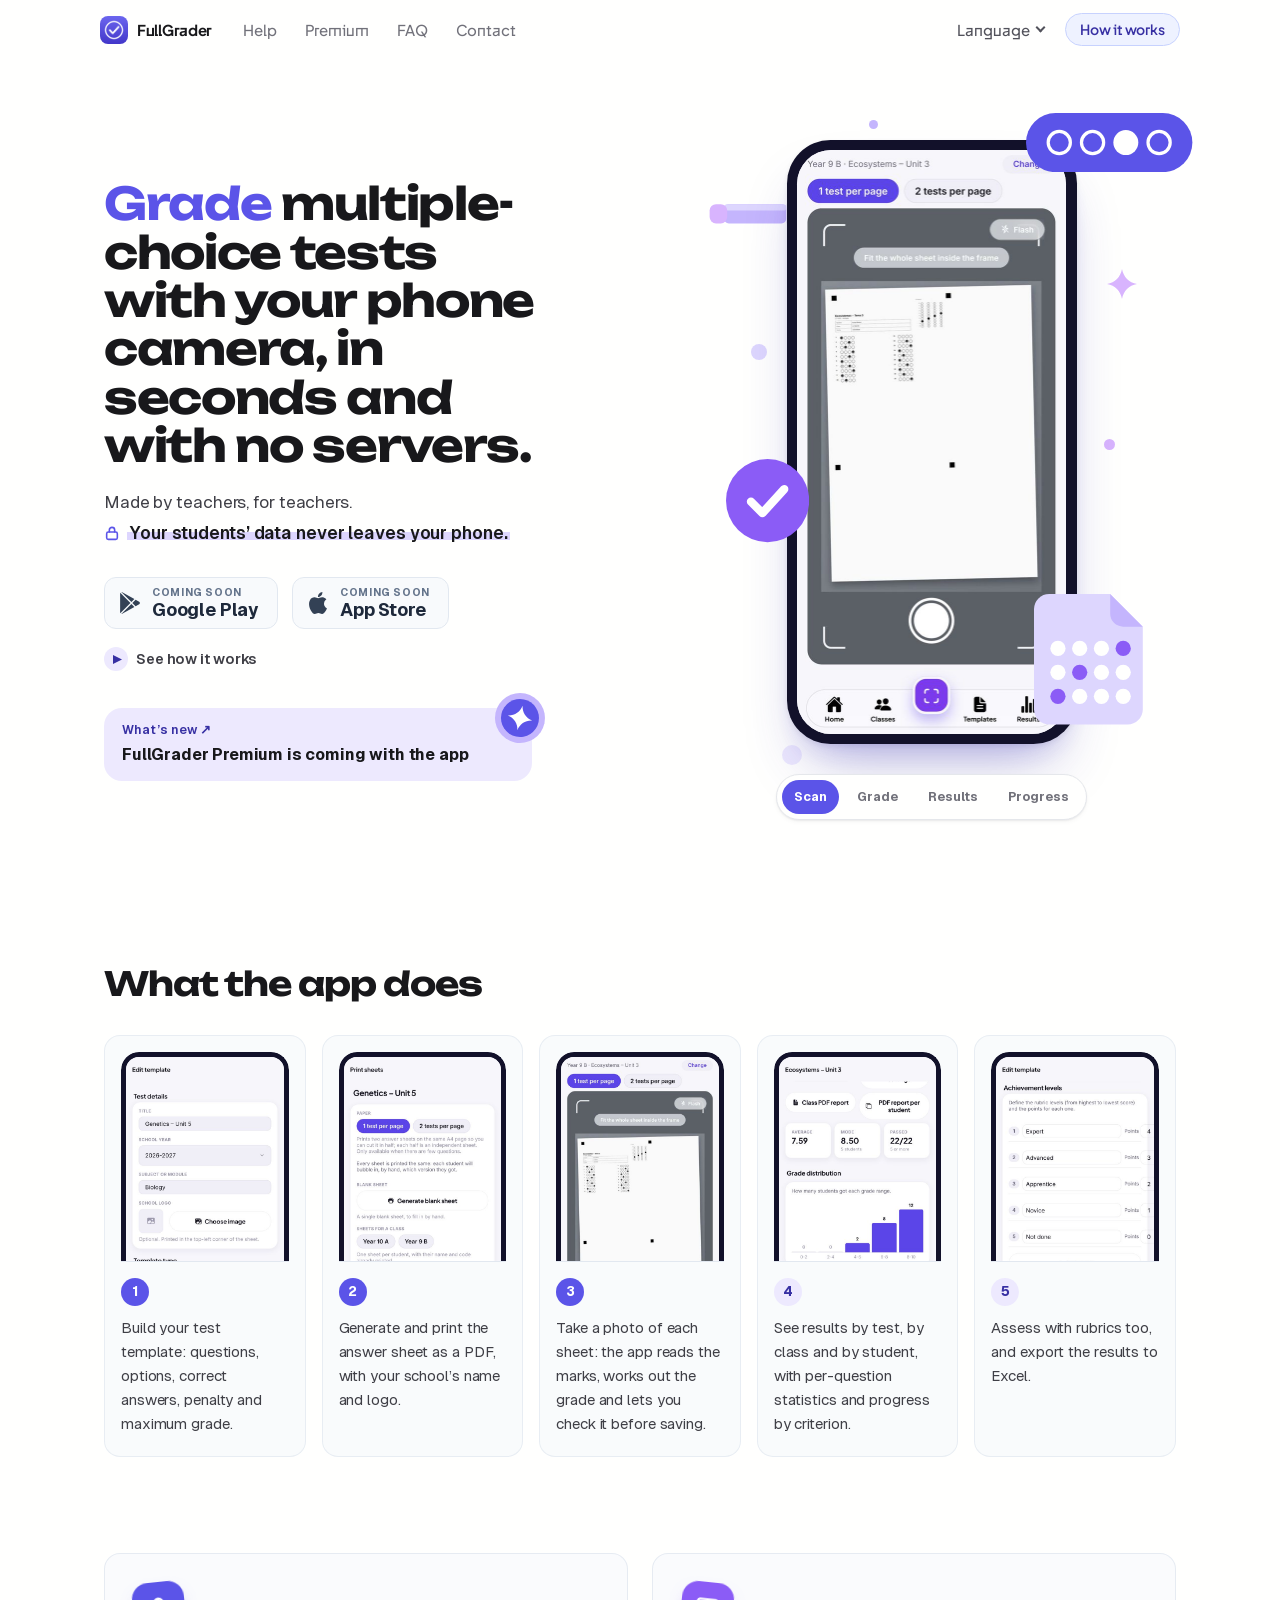
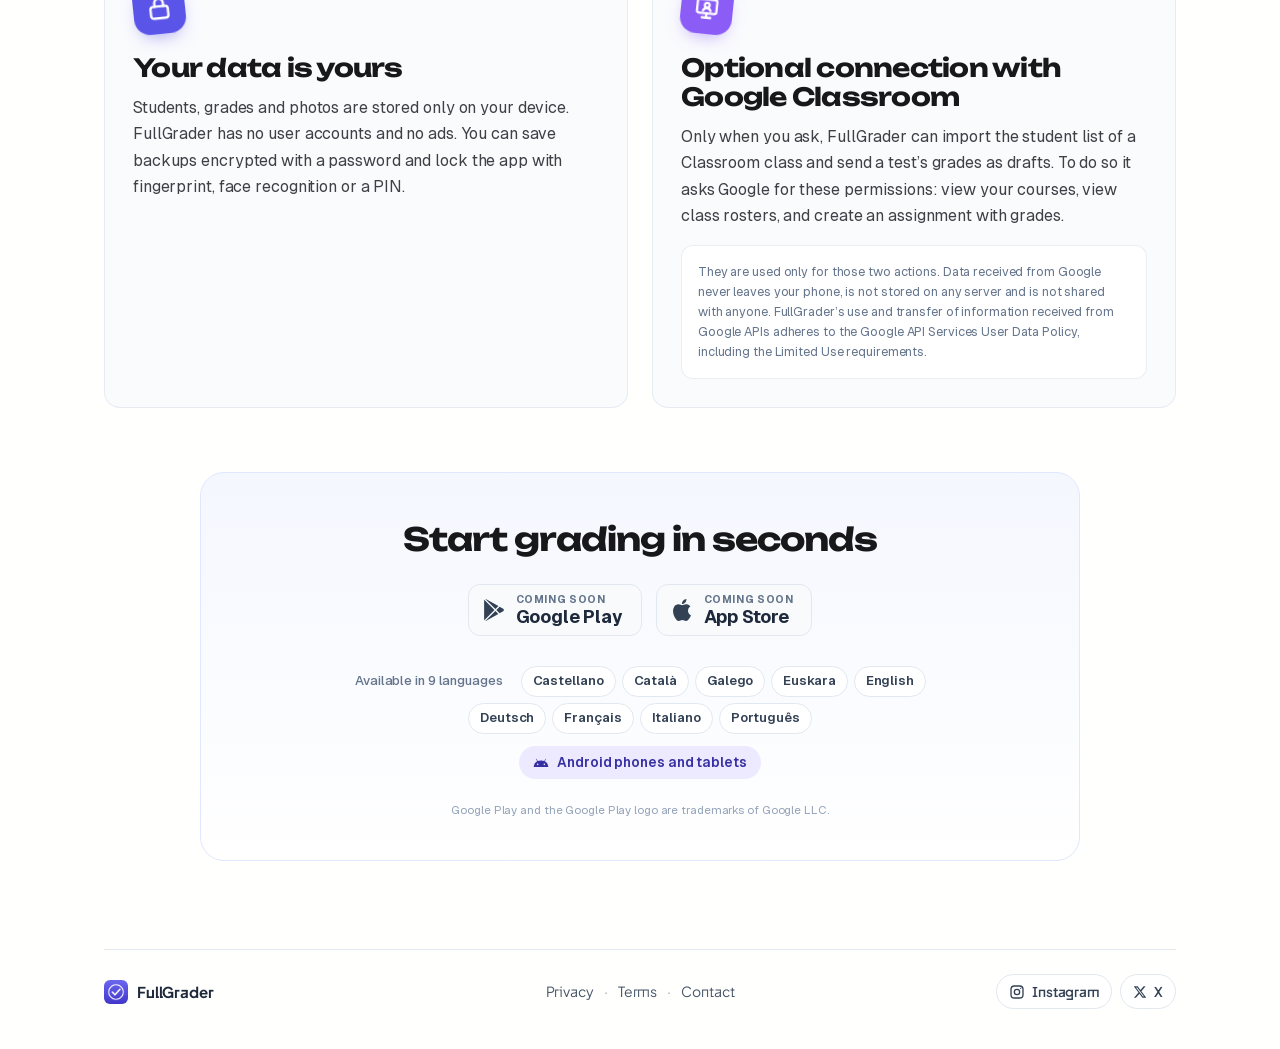
==== commit 79a5d92c: "Portada: treure llista d'espera Co-Authored-By: Claude Opus 5.5 <noreply@anthropic.com> Claude-Sessi" ====
--- a/index.html
+++ b/index.html
@@ -107,25 +107,15 @@
   .fg-lead .sec { display: block; text-wrap: balance; }
   .fg-lead .nw { white-space: nowrap; }
   @keyframes fg-mark { to { background-size: 100% 100%; } }
-  .fg-actions { display: flex; flex-wrap: wrap; align-items: center; gap: 12px 14px; margin-top: 18px; }
+  .fg-actions { display: flex; flex-wrap: wrap; align-items: center; gap: 12px 14px; margin-top: 30px; }
   .play-badge { display: inline-block; line-height: 0; border-radius: 12px; transition: transform .35s var(--spring); }
   .play-badge img { height: 52px; width: auto; display: block; }
   html.home .play-badge:hover { transform: translateY(-3px) rotate(-1.5deg); filter: none; }
 
-  /* Lista de espera (CTA principal) */
-  .fg-wait { margin-top: 28px; scroll-margin-top: 90px; }
-  .fg-wait form { display: flex; gap: 8px; max-width: 470px; padding: 6px; background: var(--white); border: 1px solid #e5e7eb; border-radius: 16px; box-shadow: 0 1px 2px rgba(16, 24, 40, .05), 0 6px 18px -10px rgba(55, 48, 163, .18); transition: border-color .2s, box-shadow .2s; }
-  .fg-wait form:focus-within { border-color: var(--l-300); box-shadow: 0 0 0 4px var(--l-50), 0 6px 18px -10px rgba(55, 48, 163, .25); }
-  .fg-wait input { flex: 1; min-width: 0; border: 0; outline: 0; background: transparent; font: inherit; font-size: 16px; color: var(--ink-1); padding: 0 10px; }
-  .fg-wait input::placeholder { color: #9ca3af; }
-  .fg-wait button { flex: none; appearance: none; border: 0; cursor: pointer; font: inherit; font-size: 15px; font-weight: 700; color: var(--white); background: var(--l-700); padding: 12px 18px; border-radius: 11px; transition: background .2s, transform .3s var(--spring); }
-  .fg-wait button:hover { background: var(--l-900); transform: translateY(-1px); }
-  .fg-wait button:focus-visible { outline: 3px solid var(--l-300); outline-offset: 2px; }
-  .fg-wait .note { text-wrap: pretty; margin: 8px 2px 0; font-size: 13px; line-height: 1.45; color: var(--ink-3); max-width: 470px; }
   .sr-only { position: absolute; width: 1px; height: 1px; padding: 0; margin: -1px; overflow: hidden; clip: rect(0 0 0 0); white-space: nowrap; border: 0; }
 
   /* «▶ Veure com funciona» */
-  .fg-watch { display: inline-flex; align-items: center; gap: 8px; margin-top: 16px; font-size: 14.5px; font-weight: 600; color: var(--ink-2); text-decoration: none; }
+  .fg-watch { display: inline-flex; align-items: center; gap: 8px; margin-top: 18px; font-size: 14.5px; font-weight: 600; color: var(--ink-2); text-decoration: none; }
   .fg-watch .pl { display: grid; place-items: center; width: 24px; height: 24px; border-radius: 50%; background: var(--l-100); transition: background .25s, transform .35s var(--spring); }
   .fg-watch .pl svg { width: 9px; height: 9px; margin-left: 2px; fill: var(--l-900); }
   .fg-watch:hover { color: var(--l-900); }
@@ -141,7 +131,7 @@
   .fg-pill .tag { font-size: 12.5px; font-weight: 600; color: var(--l-900); letter-spacing: .01em; }
   .fg-pill .tag i { font-style: normal; display: inline-block; transition: transform .35s var(--spring); }
   .fg-pill b { font-weight: 700; font-size: 16px; letter-spacing: -.01em; }
-  .fg-pill { margin-top: 22px; }
+  .fg-pill { margin-top: 36px; }
   .fg-pill .peek { position: absolute; right: -14px; top: -16px; width: 52px; height: 52px; transform: rotate(12deg); transition: transform .5s var(--spring); }
   .fg-pill:hover { background: var(--l-200); transform: translateY(-2px); }
   .fg-pill:hover .tag i { transform: translate(2px, -2px); }
@@ -217,7 +207,7 @@
 
   /* ---------- Debajo de la primera pantalla ---------- */
   .fg-h2 { font-family: "Unbounded", "Geist", sans-serif; font-weight: 700 !important; font-size: clamp(24px, 2.6vw, 34px) !important; line-height: 1.12; letter-spacing: -.03em !important; color: var(--ink-1) !important; margin: 0 0 32px !important; }
-  .feats { margin-top: 64px; }
+  .feats { margin-top: 64px; scroll-margin-top: 16px; }
 
   /* Los 5 pasos: tarjetas limpias (carrusel deslizable en tableta y móvil) */
   .feat-list { list-style: none; margin: 0; padding: 0; display: grid; grid-template-columns: repeat(5, 1fr); gap: 16px; counter-reset: f; }
@@ -278,9 +268,6 @@
     html.home body { font-size: 16px; }
     .fg-hero h1 { font-size: clamp(27px, 7.6vw, 34px); }
     .d-row { right: -4%; top: -3%; width: 100px; } .d-star { right: -6%; top: 16%; }
-    .fg-wait form { flex-direction: column; padding: 6px; }
-    .fg-wait input { padding: 12px 10px; }
-    .fg-wait button { width: 100%; }
  .d-pencil { left: -8%; width: 64px; } .d-check { left: -6%; width: 58px; } .d-sheet { right: -6%; width: 72px; }
     .stage .grade { right: -4%; font-size: 18px; }
     .fg-pill { padding-right: 52px; }
@@ -315,17 +302,9 @@
     <div class="fg-copy">
       <h1 class="rise" data-i="tagline">Corrige exámenes tipo test con la cámara del móvil, en segundos y sin servidores.</h1>
       <p class="fg-lead rise" data-i="lead"></p>
-      <div class="fg-wait rise" id="avisam">
-        <form id="waitForm" novalidate>
-          <label class="sr-only" for="waitEmail" data-i="waitPh">Tu correo electrónico</label>
-          <input id="waitEmail" type="email" inputmode="email" autocomplete="email" required data-ph="waitPh" placeholder="Tu correo electrónico">
-          <button type="submit" data-i="waitBtn">Avísame cuando salga</button>
-        </form>
-        <p class="note" data-i="waitNote">Se abrirá tu correo para enviarnos el aviso. Solo te escribiremos cuando la app esté disponible.</p>
-      </div>
       <div class="rise">
         <div class="fg-actions"><!--play-soon--><span class="soon-badge"><svg class="sb-ico" viewBox="0 0 24 24" aria-hidden="true"><path d="M22.018 13.298l-3.919 2.218-3.515-3.493 3.543-3.521 3.891 2.202a1.49 1.49 0 0 1 0 2.594zM1.337.924a1.486 1.486 0 0 0-.112.568v21.017c0 .217.045.419.124.6l11.155-11.087L1.337.924zm12.207 10.065l3.258-3.238L3.45.195a1.466 1.466 0 0 0-.946-.179l11.04 10.973zm0 2.067l-11 10.933c.298.036.612-.016.906-.183l13.324-7.54-3.23-3.21z"/></svg><span class="sb-txt"><span class="sb-top" data-i="soon">Próximamente</span><span class="sb-name">Google Play</span></span></span><span class="soon-badge"><svg class="sb-ico" viewBox="0 0 24 24" aria-hidden="true"><path d="M12.152 6.896c-.948 0-2.415-1.078-3.96-1.04-2.04.027-3.91 1.183-4.961 3.014-2.117 3.675-.546 9.103 1.519 12.09 1.013 1.454 2.208 3.09 3.792 3.039 1.52-.065 2.09-.987 3.935-.987 1.831 0 2.35.987 3.96.948 1.637-.026 2.676-1.48 3.676-2.948 1.156-1.688 1.636-3.325 1.662-3.415-.039-.013-3.182-1.221-3.22-4.857-.026-3.04 2.48-4.494 2.597-4.559-1.429-2.09-3.623-2.324-4.39-2.376-2-.156-3.675 1.09-4.61 1.09zM15.53 3.83c.843-1.012 1.4-2.427 1.245-3.83-1.207.052-2.662.805-3.532 1.818-.78.896-1.454 2.338-1.273 3.714 1.338.104 2.715-.688 3.559-1.701"/></svg><span class="sb-txt"><span class="sb-top" data-i="soon">Próximamente</span><span class="sb-name">App Store</span></span></span></div>
-        <a class="fg-watch" href="help/"><span class="pl" aria-hidden="true"><svg viewBox="0 0 10 10"><path d="M0 0l10 5-10 5z"/></svg></span><span data-i="watch">Ver cómo funciona</span></a>
+        <a class="fg-watch" href="#app"><span class="pl" aria-hidden="true"><svg viewBox="0 0 10 10"><path d="M0 0l10 5-10 5z"/></svg></span><span data-i="watch">Ver cómo funciona</span></a>
       </div>
       <div class="rise"><a class="fg-pill" href="premium/">
         <span class="tag"><span data-i="pillTag">Novedad</span> <i aria-hidden="true">↗</i></span>
@@ -363,7 +342,7 @@
     </div>
   </section>
 
-  <section class="wrap feats">
+  <section class="wrap feats" id="app">
     <h2 class="fg-h2" data-i="whatTitle">Qué hace la app</h2>
     <ol class="feat-list">
       <li><div class="shot"><img data-shot="plantilla-datos" src="help/img/es/plantilla-datos.jpg" alt="" loading="lazy" width="540" height="1168"></div><p data-i="f1">Crea la plantilla de tu examen: preguntas, opciones, respuestas correctas, penalización y nota máxima.</p></li>
@@ -401,15 +380,13 @@
 <footer class="fg-foot"><div class="fg-foot-in"><a class="ff-brand" href="/"><img src="icon.png" alt="" width="24" height="24"><span>FullGrader</span></a><nav class="ff-links" aria-label="Legal"><a href="privacy/" data-nav="privacy">Privacidad</a><span aria-hidden="true">·</span><a href="terms/" data-nav="terms">Condiciones</a><span aria-hidden="true">·</span><a href="contact/" data-nav="contact">Contacto</a></nav><div class="ff-soc"><a href="https://www.instagram.com/FullGrader/" target="_blank" rel="noopener" aria-label="Instagram @FullGrader"><svg width="16" height="16" viewBox="0 0 24 24" fill="none" stroke="currentColor" stroke-width="2" aria-hidden="true"><rect x="3" y="3" width="18" height="18" rx="5"/><circle cx="12" cy="12" r="4"/><circle cx="17.5" cy="6.5" r="1" fill="currentColor" stroke="none"/></svg><span>Instagram</span></a><a href="https://x.com/FullGrader" target="_blank" rel="noopener" aria-label="X @FullGrader"><svg width="14" height="14" viewBox="0 0 24 24" fill="currentColor" aria-hidden="true"><path d="M18.244 2.25h3.308l-7.227 8.26 8.502 11.24H16.17l-5.214-6.817L4.99 21.75H1.68l7.73-8.835L1.254 2.25H8.08l4.713 6.231zm-1.161 17.52h1.833L7.084 4.126H5.117z"/></svg><span>X</span></a></div></div></footer>
 
 
-<script src="topbar.js?v=20261113a"></script>
+<script src="topbar.js?v=20261113b"></script>
 <script>
 (function () {
   var T = {
     es: {
       closeTitle: 'Empieza a corregir en segundos', availLbl: 'Disponible en 9 idiomas', devices: 'Móviles y tabletas Android',
-      waitNav: 'Lista de espera', waitPh: 'Tu correo electrónico', waitBtn: 'Avísame cuando salga',
-      waitNote: 'Se abrirá tu correo para enviarnos el aviso. Solo te escribiremos cuando la app esté disponible.',
-      watch: 'Ver cómo funciona', waitSubj: 'Lista de espera FullGrader', waitBody: 'Quiero que me aviséis cuando salga FullGrader. Mi correo: ',
+      watch: 'Ver cómo funciona',
       pillTag: 'Novedad', pill: 'FullGrader Premium llegará con la app',
       lead: 'Hecha por docentes, para docentes. Los datos de tu alumnado nunca salen de tu móvil.',
       gpLegal: 'Google Play y el logotipo de Google Play son marcas de Google LLC.',
@@ -435,9 +412,7 @@
     },
     ca: {
       closeTitle: 'Comença a corregir en segons', availLbl: 'Disponible en 9 idiomes', devices: 'Mòbils i tauletes Android',
-      waitNav: 'Llista d’espera', waitPh: 'El teu correu electrònic', waitBtn: 'Avisa’m quan surti',
-      waitNote: 'S’obrirà el teu correu per enviar-nos l’avís. Només t’escriurem quan l’app estigui disponible.',
-      watch: 'Veure com funciona', waitSubj: 'Llista d’espera FullGrader', waitBody: 'Vull que m’aviseu quan surti FullGrader. El meu correu: ',
+      watch: 'Veure com funciona',
       pillTag: 'Novetat', pill: 'FullGrader Premium arribarà amb l’app',
       lead: 'Feta per docents, per a docents. Les dades del teu alumnat no surten mai del teu mòbil.',
       gpLegal: 'Google Play i el logotip de Google Play són marques de Google LLC.',
@@ -463,9 +438,7 @@
     },
     gl: {
       closeTitle: 'Comeza a corrixir en segundos', availLbl: 'Dispoñible en 9 idiomas', devices: 'Móbiles e tabletas Android',
-      waitNav: 'Lista de espera', waitPh: 'O teu correo electrónico', waitBtn: 'Avísame cando saia',
-      waitNote: 'Abrirase o teu correo para enviarnos o aviso. Só che escribiremos cando a app estea dispoñible.',
-      watch: 'Ver como funciona', waitSubj: 'Lista de espera FullGrader', waitBody: 'Quero que me avisedes cando saia FullGrader. O meu correo: ',
+      watch: 'Ver como funciona',
       pillTag: 'Novidade', pill: 'FullGrader Premium chegará coa app',
       lead: 'Feita por docentes, para docentes. Os datos do teu alumnado nunca saen do teu móbil.',
       gpLegal: 'Google Play e o logotipo de Google Play son marcas de Google LLC.',
@@ -491,9 +464,7 @@
     },
     eu: {
       closeTitle: 'Hasi segundotan zuzentzen', availLbl: '9 hizkuntzatan eskuragarri', devices: 'Android mugikor eta tabletak',
-      waitNav: 'Itxaron-zerrenda', waitPh: 'Zure helbide elektronikoa', waitBtn: 'Abisatu ateratzean',
-      waitNote: 'Zure posta irekiko da abisua bidaltzeko. Aplikazioa eskuragarri dagoenean bakarrik idatziko dizugu.',
-      watch: 'Ikusi nola dabilen', waitSubj: 'FullGrader itxaron-zerrenda', waitBody: 'Abisatu FullGrader ateratzen denean, mesedez. Nire helbidea: ',
+      watch: 'Ikusi nola dabilen',
       pillTag: 'Berria', pill: 'FullGrader Premium aplikazioarekin iritsiko da',
       lead: 'Irakasleek irakasleentzat egina. Zure ikasleen datuak ez dira inoiz zure mugikorretik ateratzen.',
       gpLegal: 'Google Play eta Google Play logotipoa Google LLC-ren markak dira.',
@@ -519,9 +490,7 @@
     },
     en: {
       closeTitle: 'Start grading in seconds', availLbl: 'Available in 9 languages', devices: 'Android phones and tablets',
-      waitNav: 'Waitlist', waitPh: 'Your email address', waitBtn: 'Notify me at launch',
-      waitNote: 'Your email app will open to send us the request. We’ll only write to you when the app is available.',
-      watch: 'See how it works', waitSubj: 'FullGrader waitlist', waitBody: 'Please let me know when FullGrader launches. My email: ',
+      watch: 'See how it works',
       pillTag: 'What’s new', pill: 'FullGrader Premium is coming with the app',
       lead: 'Made by teachers, for teachers. Your students’ data never leaves your phone.',
       gpLegal: 'Google Play and the Google Play logo are trademarks of Google LLC.',
@@ -547,9 +516,7 @@
     },
     de: {
       closeTitle: 'Korrigiere in Sekunden', availLbl: 'In 9 Sprachen verfügbar', devices: 'Android-Handys und -Tablets',
-      waitNav: 'Warteliste', waitPh: 'Deine E-Mail-Adresse', waitBtn: 'Benachrichtige mich',
-      waitNote: 'Dein E-Mail-Programm öffnet sich, um uns die Anfrage zu senden. Wir schreiben dir nur, wenn die App verfügbar ist.',
-      watch: 'So funktioniert’s', waitSubj: 'FullGrader-Warteliste', waitBody: 'Bitte gebt mir Bescheid, wenn FullGrader erscheint. Meine E-Mail: ',
+      watch: 'So funktioniert’s',
       pillTag: 'Neu', pill: 'FullGrader Premium kommt mit der App',
       lead: 'Von Lehrkräften für Lehrkräfte gemacht. Die Daten deiner Schüler/innen verlassen nie dein Handy.',
       gpLegal: 'Google Play und das Google Play-Logo sind Marken von Google LLC.',
@@ -576,9 +543,7 @@
     },
     fr: {
       closeTitle: 'Corrigez en quelques secondes', availLbl: 'Disponible en 9 langues', devices: 'Téléphones et tablettes Android',
-      waitNav: 'Liste d’attente', waitPh: 'Votre adresse e-mail', waitBtn: 'Prévenez-moi à la sortie',
-      waitNote: 'Votre messagerie s’ouvrira pour nous envoyer la demande. Nous vous écrirons uniquement quand l’app sera disponible.',
-      watch: 'Voir comment ça marche', waitSubj: 'Liste d’attente FullGrader', waitBody: 'Merci de me prévenir à la sortie de FullGrader. Mon e-mail : ',
+      watch: 'Voir comment ça marche',
       pillTag: 'Nouveau', pill: 'FullGrader Premium arrive avec l’app',
       lead: 'Conçue par des enseignants, pour les enseignants. Les données de vos élèves ne quittent jamais votre téléphone.',
       gpLegal: 'Google Play et le logo Google Play sont des marques de Google LLC.',
@@ -605,9 +570,7 @@
     },
     it: {
       closeTitle: 'Inizia a correggere in pochi secondi', availLbl: 'Disponibile in 9 lingue', devices: 'Telefoni e tablet Android',
-      waitNav: 'Lista d’attesa', waitPh: 'Il tuo indirizzo email', waitBtn: 'Avvisami all’uscita',
-      waitNote: 'Si aprirà la tua email per inviarci la richiesta. Ti scriveremo solo quando l’app sarà disponibile.',
-      watch: 'Guarda come funziona', waitSubj: 'Lista d’attesa FullGrader', waitBody: 'Avvisatemi quando esce FullGrader. La mia email: ',
+      watch: 'Guarda come funziona',
       pillTag: 'Novità', pill: 'FullGrader Premium arriva con l’app',
       lead: 'Creata da docenti, per i docenti. I dati dei tuoi studenti non lasciano mai il tuo telefono.',
       gpLegal: 'Google Play e il logo Google Play sono marchi di Google LLC.',
@@ -634,9 +597,7 @@
     },
     pt: {
       closeTitle: 'Comece a corrigir em segundos', availLbl: 'Disponível em 9 idiomas', devices: 'Telemóveis e tablets Android',
-      waitNav: 'Lista de espera', waitPh: 'O seu e-mail', waitBtn: 'Avise-me quando sair',
-      waitNote: 'O seu e-mail vai abrir para nos enviar o pedido. Só lhe escreveremos quando a app estiver disponível.',
-      watch: 'Ver como funciona', waitSubj: 'Lista de espera FullGrader', waitBody: 'Quero ser avisado quando o FullGrader sair. O meu e-mail: ',
+      watch: 'Ver como funciona',
       pillTag: 'Novidade', pill: 'O FullGrader Premium chega com a app',
       lead: 'Feita por professores, para professores. Os dados dos seus alunos nunca saem do seu telemóvel.',
       gpLegal: 'Google Play e o logótipo do Google Play são marcas da Google LLC.',
@@ -662,23 +623,16 @@
       langs: 'Disponível em espanhol, catalão, galego, basco, inglês, alemão, francês, italiano e português. Funciona em telemóveis e tablets Android.'
     }
   };
-  var KEY = 'fullgrader-home-lang', CUR = T.es;
-  /* Lista de espera: la web no tiene servidor, así que el botón abre el correo
-     del docente con el aviso ya escrito (no se guarda nada en ninguna parte). */
-  var MAIL = 'regixstudio.dev@gmail.com';
-  var wf = document.getElementById('waitForm'), we = document.getElementById('waitEmail');
-  if (wf && we) wf.addEventListener('submit', function (e) {
+  var KEY = 'fullgrader-home-lang';
+  /* «Veure com funciona» y el botón de la barra bajan con suavidad hasta «Què fa l'app» */
+  var still = window.matchMedia && window.matchMedia('(prefers-reduced-motion: reduce)').matches;
+  function toApp(e) {
+    var t = document.getElementById('app'); if (!t) return;
     e.preventDefault();
-    if (!we.checkValidity()) { we.reportValidity(); we.focus(); return; }
-    location.href = 'mailto:' + MAIL + '?subject=' + encodeURIComponent(CUR.waitSubj) + '&body=' + encodeURIComponent(CUR.waitBody + we.value.trim());
-  });
-  /* El botón de la barra lleva al formulario y deja el cursor en el campo */
-  var cta = document.querySelector('.tb-cta');
-  if (cta && we) cta.addEventListener('click', function (e) {
-    e.preventDefault();
-    document.getElementById('avisam').scrollIntoView({ behavior: 'smooth', block: 'center' });
-    setTimeout(function () { we.focus({ preventScroll: true }); }, 350);
-  });
+    t.scrollIntoView({ behavior: still ? 'auto' : 'smooth', block: 'start' });
+    if (history.replaceState) history.replaceState(null, '', '#app');
+  }
+  document.querySelectorAll('.fg-watch, .tb-cta').forEach(function (a) { a.addEventListener('click', toApp); });
   function pick() {
     try { var s = localStorage.getItem(KEY); if (s && T[s]) return s; } catch (e) {}
     var l = (navigator.language || 'es').slice(0, 2).toLowerCase();
@@ -716,7 +670,6 @@
     document.querySelectorAll('[data-ph]').forEach(function (el) {
       var v = d[el.getAttribute('data-ph')]; if (v) el.setAttribute('placeholder', v);
     });
-    CUR = d;
     var BADGE = { es: 'Spanish', ca: 'Catalan', gl: 'Galician', eu: 'Basque', en: 'English', de: 'German', fr: 'French', it: 'Italian', pt: 'Portuguese-Portugal' };
     document.querySelectorAll('img[data-shot]').forEach(function (img) {
       img.src = 'help/img/' + lang + '/' + img.getAttribute('data-shot') + '.jpg';
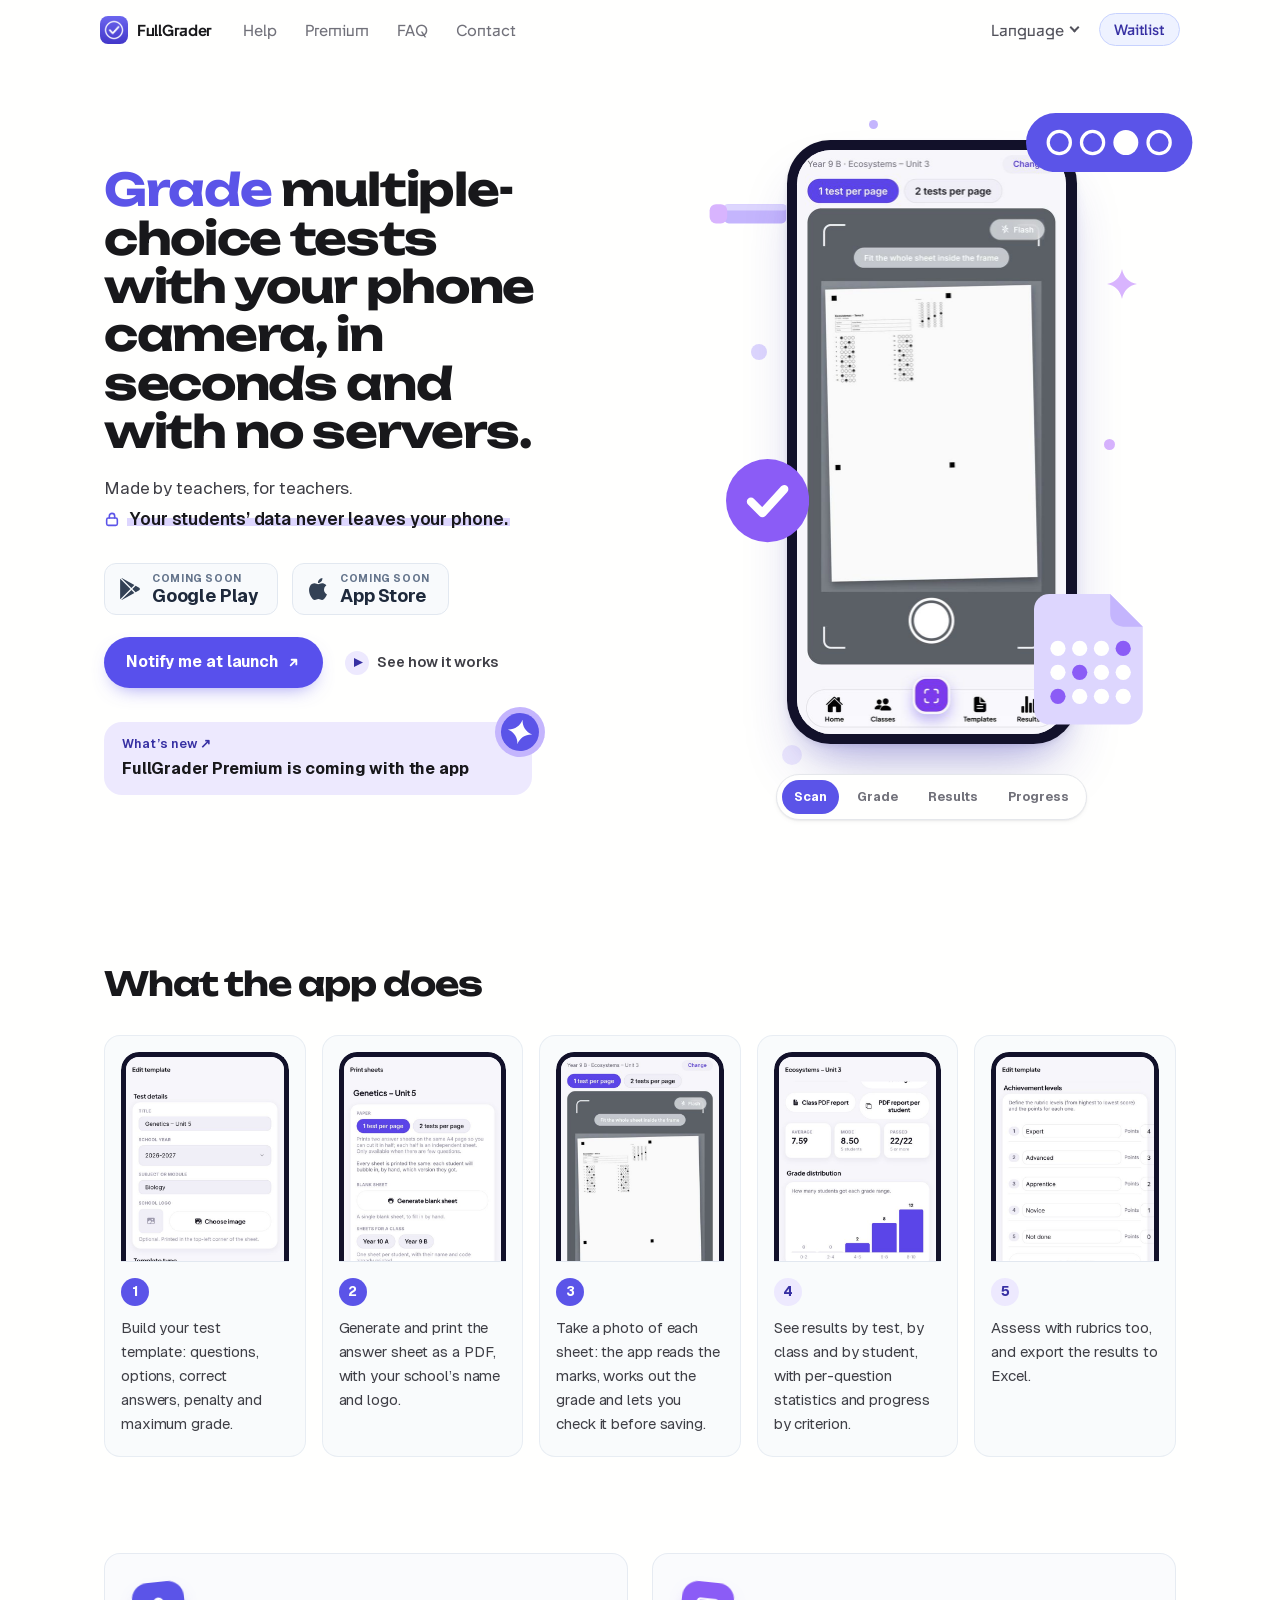
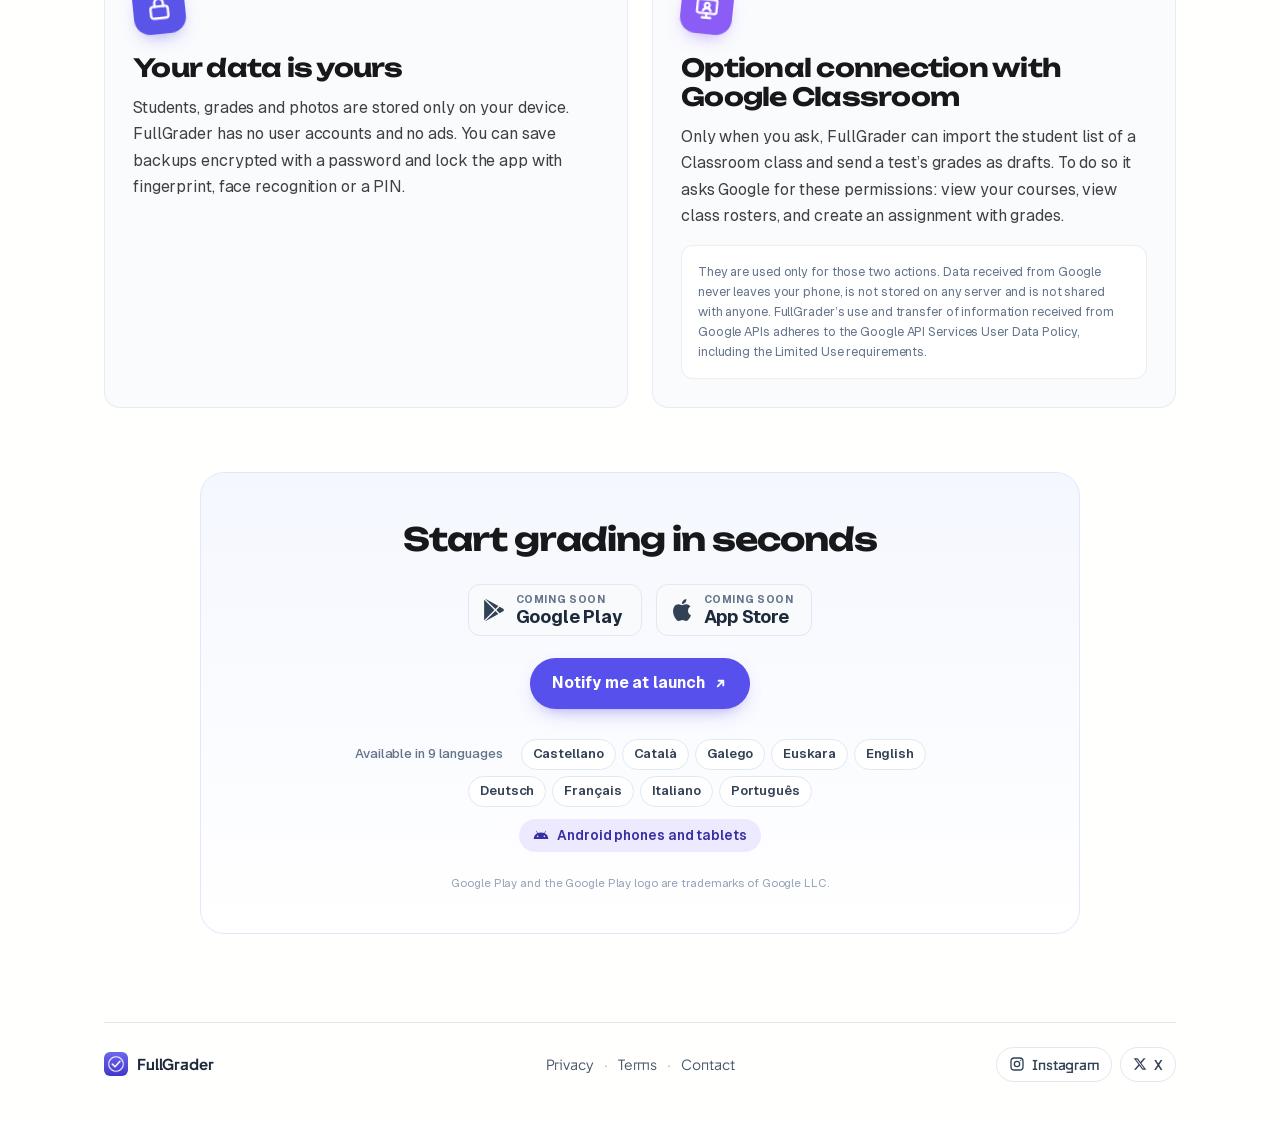
==== commit b516bfe0: "Llista d'espera amb Brevo Co-Authored-By: Claude Opus 5.5 <noreply@anthropic.com> Claude-Session: ht" ====
--- a/index.html
+++ b/index.html
@@ -115,7 +115,14 @@
   .sr-only { position: absolute; width: 1px; height: 1px; padding: 0; margin: -1px; overflow: hidden; clip: rect(0 0 0 0); white-space: nowrap; border: 0; }
 
   /* «▶ Veure com funciona» */
-  .fg-watch { display: inline-flex; align-items: center; gap: 8px; margin-top: 18px; font-size: 14.5px; font-weight: 600; color: var(--ink-2); text-decoration: none; }
+  /* Lista de espera: abre el formulario de Brevo en una pestaña nueva */
+  .fg-cta-row { display: flex; flex-wrap: wrap; align-items: center; gap: 14px 22px; margin-top: 22px; }
+  .fg-wait-btn { display: inline-flex; align-items: center; gap: 8px; padding: 13px 22px; border-radius: 999px; background: #5850ec; color: #fff !important; font-size: 15.5px; font-weight: 700; text-decoration: none; box-shadow: 0 8px 20px -10px rgba(88, 80, 236, .7); transition: background .2s, transform .3s var(--spring), box-shadow .2s; }
+  .fg-wait-btn:hover { background: #3730a3; transform: translateY(-2px); box-shadow: 0 12px 24px -12px rgba(55, 48, 163, .7); }
+  .fg-wait-btn:focus-visible { outline: 3px solid var(--l-300); outline-offset: 3px; }
+  .fg-wait-btn svg { width: 15px; height: 15px; }
+  .cta-box .fg-wait-btn { margin-top: 22px; }
+  .fg-watch { display: inline-flex; align-items: center; gap: 8px; font-size: 14.5px; font-weight: 600; color: var(--ink-2); text-decoration: none; }
   .fg-watch .pl { display: grid; place-items: center; width: 24px; height: 24px; border-radius: 50%; background: var(--l-100); transition: background .25s, transform .35s var(--spring); }
   .fg-watch .pl svg { width: 9px; height: 9px; margin-left: 2px; fill: var(--l-900); }
   .fg-watch:hover { color: var(--l-900); }
@@ -131,7 +138,7 @@
   .fg-pill .tag { font-size: 12.5px; font-weight: 600; color: var(--l-900); letter-spacing: .01em; }
   .fg-pill .tag i { font-style: normal; display: inline-block; transition: transform .35s var(--spring); }
   .fg-pill b { font-weight: 700; font-size: 16px; letter-spacing: -.01em; }
-  .fg-pill { margin-top: 36px; }
+  .fg-pill { margin-top: 34px; }
   .fg-pill .peek { position: absolute; right: -14px; top: -16px; width: 52px; height: 52px; transform: rotate(12deg); transition: transform .5s var(--spring); }
   .fg-pill:hover { background: var(--l-200); transform: translateY(-2px); }
   .fg-pill:hover .tag i { transform: translate(2px, -2px); }
@@ -304,7 +311,7 @@
       <p class="fg-lead rise" data-i="lead"></p>
       <div class="rise">
         <div class="fg-actions"><!--play-soon--><span class="soon-badge"><svg class="sb-ico" viewBox="0 0 24 24" aria-hidden="true"><path d="M22.018 13.298l-3.919 2.218-3.515-3.493 3.543-3.521 3.891 2.202a1.49 1.49 0 0 1 0 2.594zM1.337.924a1.486 1.486 0 0 0-.112.568v21.017c0 .217.045.419.124.6l11.155-11.087L1.337.924zm12.207 10.065l3.258-3.238L3.45.195a1.466 1.466 0 0 0-.946-.179l11.04 10.973zm0 2.067l-11 10.933c.298.036.612-.016.906-.183l13.324-7.54-3.23-3.21z"/></svg><span class="sb-txt"><span class="sb-top" data-i="soon">Próximamente</span><span class="sb-name">Google Play</span></span></span><span class="soon-badge"><svg class="sb-ico" viewBox="0 0 24 24" aria-hidden="true"><path d="M12.152 6.896c-.948 0-2.415-1.078-3.96-1.04-2.04.027-3.91 1.183-4.961 3.014-2.117 3.675-.546 9.103 1.519 12.09 1.013 1.454 2.208 3.09 3.792 3.039 1.52-.065 2.09-.987 3.935-.987 1.831 0 2.35.987 3.96.948 1.637-.026 2.676-1.48 3.676-2.948 1.156-1.688 1.636-3.325 1.662-3.415-.039-.013-3.182-1.221-3.22-4.857-.026-3.04 2.48-4.494 2.597-4.559-1.429-2.09-3.623-2.324-4.39-2.376-2-.156-3.675 1.09-4.61 1.09zM15.53 3.83c.843-1.012 1.4-2.427 1.245-3.83-1.207.052-2.662.805-3.532 1.818-.78.896-1.454 2.338-1.273 3.714 1.338.104 2.715-.688 3.559-1.701"/></svg><span class="sb-txt"><span class="sb-top" data-i="soon">Próximamente</span><span class="sb-name">App Store</span></span></span></div>
-        <a class="fg-watch" href="#app"><span class="pl" aria-hidden="true"><svg viewBox="0 0 10 10"><path d="M0 0l10 5-10 5z"/></svg></span><span data-i="watch">Ver cómo funciona</span></a>
+        <div class="fg-cta-row"><a class="fg-wait-btn" href="https://f85ce99d.sibforms.com/serve/[base64]" target="_blank" rel="noopener"><span data-i="waitBtn">Avísame cuando salga</span><svg viewBox="0 0 16 16" aria-hidden="true"><path d="M5 11L11 5M6 5h5v5" fill="none" stroke="currentColor" stroke-width="2" stroke-linecap="round" stroke-linejoin="round"/></svg></a><a class="fg-watch" href="#app"><span class="pl" aria-hidden="true"><svg viewBox="0 0 10 10"><path d="M0 0l10 5-10 5z"/></svg></span><span data-i="watch">Ver cómo funciona</span></a></div>
       </div>
       <div class="rise"><a class="fg-pill" href="premium/">
         <span class="tag"><span data-i="pillTag">Novedad</span> <i aria-hidden="true">↗</i></span>
@@ -371,6 +378,7 @@
     <div class="cta-box">
       <h2 data-i="closeTitle">Empieza a corregir en segundos</h2>
       <div class="fg-actions"><!--play-soon--><span class="soon-badge"><svg class="sb-ico" viewBox="0 0 24 24" aria-hidden="true"><path d="M22.018 13.298l-3.919 2.218-3.515-3.493 3.543-3.521 3.891 2.202a1.49 1.49 0 0 1 0 2.594zM1.337.924a1.486 1.486 0 0 0-.112.568v21.017c0 .217.045.419.124.6l11.155-11.087L1.337.924zm12.207 10.065l3.258-3.238L3.45.195a1.466 1.466 0 0 0-.946-.179l11.04 10.973zm0 2.067l-11 10.933c.298.036.612-.016.906-.183l13.324-7.54-3.23-3.21z"/></svg><span class="sb-txt"><span class="sb-top" data-i="soon">Próximamente</span><span class="sb-name">Google Play</span></span></span><span class="soon-badge"><svg class="sb-ico" viewBox="0 0 24 24" aria-hidden="true"><path d="M12.152 6.896c-.948 0-2.415-1.078-3.96-1.04-2.04.027-3.91 1.183-4.961 3.014-2.117 3.675-.546 9.103 1.519 12.09 1.013 1.454 2.208 3.09 3.792 3.039 1.52-.065 2.09-.987 3.935-.987 1.831 0 2.35.987 3.96.948 1.637-.026 2.676-1.48 3.676-2.948 1.156-1.688 1.636-3.325 1.662-3.415-.039-.013-3.182-1.221-3.22-4.857-.026-3.04 2.48-4.494 2.597-4.559-1.429-2.09-3.623-2.324-4.39-2.376-2-.156-3.675 1.09-4.61 1.09zM15.53 3.83c.843-1.012 1.4-2.427 1.245-3.83-1.207.052-2.662.805-3.532 1.818-.78.896-1.454 2.338-1.273 3.714 1.338.104 2.715-.688 3.559-1.701"/></svg><span class="sb-txt"><span class="sb-top" data-i="soon">Próximamente</span><span class="sb-name">App Store</span></span></span></div>
+      <a class="fg-wait-btn" href="https://f85ce99d.sibforms.com/serve/[base64]" target="_blank" rel="noopener"><span data-i="waitBtn">Avísame cuando salga</span><svg viewBox="0 0 16 16" aria-hidden="true"><path d="M5 11L11 5M6 5h5v5" fill="none" stroke="currentColor" stroke-width="2" stroke-linecap="round" stroke-linejoin="round"/></svg></a>
       <div class="avail"><span class="lbl" data-i="availLbl">Disponible en 9 idiomas</span><span lang="es">Castellano</span><span lang="ca">Català</span><span lang="gl">Galego</span><span lang="eu">Euskara</span><span lang="en">English</span><span lang="de">Deutsch</span><span lang="fr">Français</span><span lang="it">Italiano</span><span lang="pt">Português</span></div>
       <span class="dev"><svg viewBox="0 0 24 24" aria-hidden="true"><path d="M17.6 9.48l1.84-3.18a.38.38 0 0 0-.66-.38l-1.86 3.22A11.4 11.4 0 0 0 12 8.08c-1.78 0-3.46.38-4.92 1.06L5.22 5.92a.38.38 0 0 0-.66.38L6.4 9.48A10.8 10.8 0 0 0 1 18h22a10.8 10.8 0 0 0-5.4-8.52zM7 15.25a1.25 1.25 0 1 1 0-2.5 1.25 1.25 0 0 1 0 2.5zm10 0a1.25 1.25 0 1 1 0-2.5 1.25 1.25 0 0 1 0 2.5z"/></svg><span data-i="devices">Móviles y tabletas Android</span></span>
       <p class="legal" data-i="gpLegal">Google Play y el logotipo de Google Play son marcas de Google LLC.</p>
@@ -380,13 +388,13 @@
 <footer class="fg-foot"><div class="fg-foot-in"><a class="ff-brand" href="/"><img src="icon.png" alt="" width="24" height="24"><span>FullGrader</span></a><nav class="ff-links" aria-label="Legal"><a href="privacy/" data-nav="privacy">Privacidad</a><span aria-hidden="true">·</span><a href="terms/" data-nav="terms">Condiciones</a><span aria-hidden="true">·</span><a href="contact/" data-nav="contact">Contacto</a></nav><div class="ff-soc"><a href="https://www.instagram.com/FullGrader/" target="_blank" rel="noopener" aria-label="Instagram @FullGrader"><svg width="16" height="16" viewBox="0 0 24 24" fill="none" stroke="currentColor" stroke-width="2" aria-hidden="true"><rect x="3" y="3" width="18" height="18" rx="5"/><circle cx="12" cy="12" r="4"/><circle cx="17.5" cy="6.5" r="1" fill="currentColor" stroke="none"/></svg><span>Instagram</span></a><a href="https://x.com/FullGrader" target="_blank" rel="noopener" aria-label="X @FullGrader"><svg width="14" height="14" viewBox="0 0 24 24" fill="currentColor" aria-hidden="true"><path d="M18.244 2.25h3.308l-7.227 8.26 8.502 11.24H16.17l-5.214-6.817L4.99 21.75H1.68l7.73-8.835L1.254 2.25H8.08l4.713 6.231zm-1.161 17.52h1.833L7.084 4.126H5.117z"/></svg><span>X</span></a></div></div></footer>
 
 
-<script src="topbar.js?v=20261113b"></script>
+<script src="topbar.js?v=20261113c"></script>
 <script>
 (function () {
   var T = {
     es: {
       closeTitle: 'Empieza a corregir en segundos', availLbl: 'Disponible en 9 idiomas', devices: 'Móviles y tabletas Android',
-      watch: 'Ver cómo funciona',
+      watch: 'Ver cómo funciona', waitBtn: 'Avísame cuando salga',
       pillTag: 'Novedad', pill: 'FullGrader Premium llegará con la app',
       lead: 'Hecha por docentes, para docentes. Los datos de tu alumnado nunca salen de tu móvil.',
       gpLegal: 'Google Play y el logotipo de Google Play son marcas de Google LLC.',
@@ -412,7 +420,7 @@
     },
     ca: {
       closeTitle: 'Comença a corregir en segons', availLbl: 'Disponible en 9 idiomes', devices: 'Mòbils i tauletes Android',
-      watch: 'Veure com funciona',
+      watch: 'Veure com funciona', waitBtn: 'Avisa’m quan surti',
       pillTag: 'Novetat', pill: 'FullGrader Premium arribarà amb l’app',
       lead: 'Feta per docents, per a docents. Les dades del teu alumnat no surten mai del teu mòbil.',
       gpLegal: 'Google Play i el logotip de Google Play són marques de Google LLC.',
@@ -438,7 +446,7 @@
     },
     gl: {
       closeTitle: 'Comeza a corrixir en segundos', availLbl: 'Dispoñible en 9 idiomas', devices: 'Móbiles e tabletas Android',
-      watch: 'Ver como funciona',
+      watch: 'Ver como funciona', waitBtn: 'Avísame cando saia',
       pillTag: 'Novidade', pill: 'FullGrader Premium chegará coa app',
       lead: 'Feita por docentes, para docentes. Os datos do teu alumnado nunca saen do teu móbil.',
       gpLegal: 'Google Play e o logotipo de Google Play son marcas de Google LLC.',
@@ -464,7 +472,7 @@
     },
     eu: {
       closeTitle: 'Hasi segundotan zuzentzen', availLbl: '9 hizkuntzatan eskuragarri', devices: 'Android mugikor eta tabletak',
-      watch: 'Ikusi nola dabilen',
+      watch: 'Ikusi nola dabilen', waitBtn: 'Abisatu ateratzean',
       pillTag: 'Berria', pill: 'FullGrader Premium aplikazioarekin iritsiko da',
       lead: 'Irakasleek irakasleentzat egina. Zure ikasleen datuak ez dira inoiz zure mugikorretik ateratzen.',
       gpLegal: 'Google Play eta Google Play logotipoa Google LLC-ren markak dira.',
@@ -490,7 +498,7 @@
     },
     en: {
       closeTitle: 'Start grading in seconds', availLbl: 'Available in 9 languages', devices: 'Android phones and tablets',
-      watch: 'See how it works',
+      watch: 'See how it works', waitBtn: 'Notify me at launch',
       pillTag: 'What’s new', pill: 'FullGrader Premium is coming with the app',
       lead: 'Made by teachers, for teachers. Your students’ data never leaves your phone.',
       gpLegal: 'Google Play and the Google Play logo are trademarks of Google LLC.',
@@ -516,7 +524,7 @@
     },
     de: {
       closeTitle: 'Korrigiere in Sekunden', availLbl: 'In 9 Sprachen verfügbar', devices: 'Android-Handys und -Tablets',
-      watch: 'So funktioniert’s',
+      watch: 'So funktioniert’s', waitBtn: 'Benachrichtige mich',
       pillTag: 'Neu', pill: 'FullGrader Premium kommt mit der App',
       lead: 'Von Lehrkräften für Lehrkräfte gemacht. Die Daten deiner Schüler/innen verlassen nie dein Handy.',
       gpLegal: 'Google Play und das Google Play-Logo sind Marken von Google LLC.',
@@ -543,7 +551,7 @@
     },
     fr: {
       closeTitle: 'Corrigez en quelques secondes', availLbl: 'Disponible en 9 langues', devices: 'Téléphones et tablettes Android',
-      watch: 'Voir comment ça marche',
+      watch: 'Voir comment ça marche', waitBtn: 'Prévenez-moi à la sortie',
       pillTag: 'Nouveau', pill: 'FullGrader Premium arrive avec l’app',
       lead: 'Conçue par des enseignants, pour les enseignants. Les données de vos élèves ne quittent jamais votre téléphone.',
       gpLegal: 'Google Play et le logo Google Play sont des marques de Google LLC.',
@@ -570,7 +578,7 @@
     },
     it: {
       closeTitle: 'Inizia a correggere in pochi secondi', availLbl: 'Disponibile in 9 lingue', devices: 'Telefoni e tablet Android',
-      watch: 'Guarda come funziona',
+      watch: 'Guarda come funziona', waitBtn: 'Avvisami all’uscita',
       pillTag: 'Novità', pill: 'FullGrader Premium arriva con l’app',
       lead: 'Creata da docenti, per i docenti. I dati dei tuoi studenti non lasciano mai il tuo telefono.',
       gpLegal: 'Google Play e il logo Google Play sono marchi di Google LLC.',
@@ -597,7 +605,7 @@
     },
     pt: {
       closeTitle: 'Comece a corrigir em segundos', availLbl: 'Disponível em 9 idiomas', devices: 'Telemóveis e tablets Android',
-      watch: 'Ver como funciona',
+      watch: 'Ver como funciona', waitBtn: 'Avise-me quando sair',
       pillTag: 'Novidade', pill: 'O FullGrader Premium chega com a app',
       lead: 'Feita por professores, para professores. Os dados dos seus alunos nunca saem do seu telemóvel.',
       gpLegal: 'Google Play e o logótipo do Google Play são marcas da Google LLC.',
@@ -632,7 +640,7 @@
     t.scrollIntoView({ behavior: still ? 'auto' : 'smooth', block: 'start' });
     if (history.replaceState) history.replaceState(null, '', '#app');
   }
-  document.querySelectorAll('.fg-watch, .tb-cta').forEach(function (a) { a.addEventListener('click', toApp); });
+  document.querySelectorAll('.fg-watch').forEach(function (a) { a.addEventListener('click', toApp); });
   function pick() {
     try { var s = localStorage.getItem(KEY); if (s && T[s]) return s; } catch (e) {}
     var l = (navigator.language || 'es').slice(0, 2).toLowerCase();
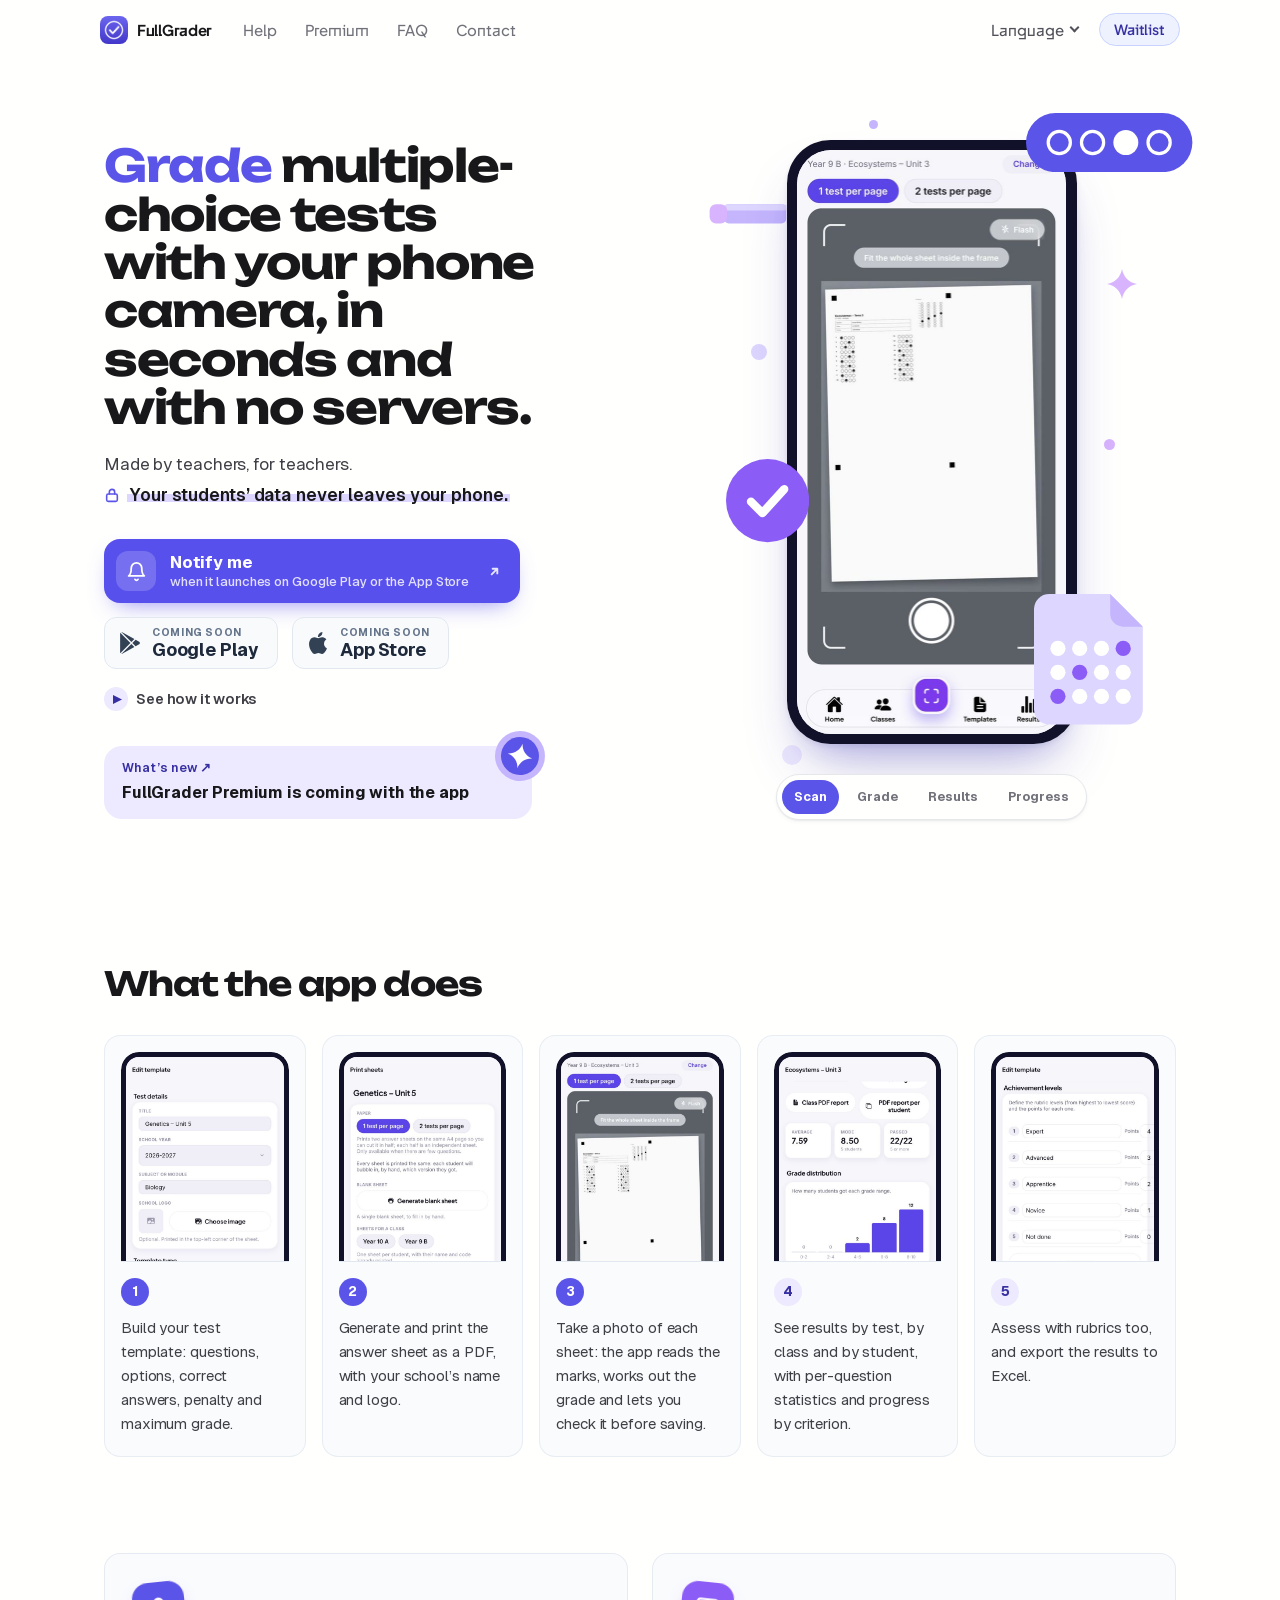
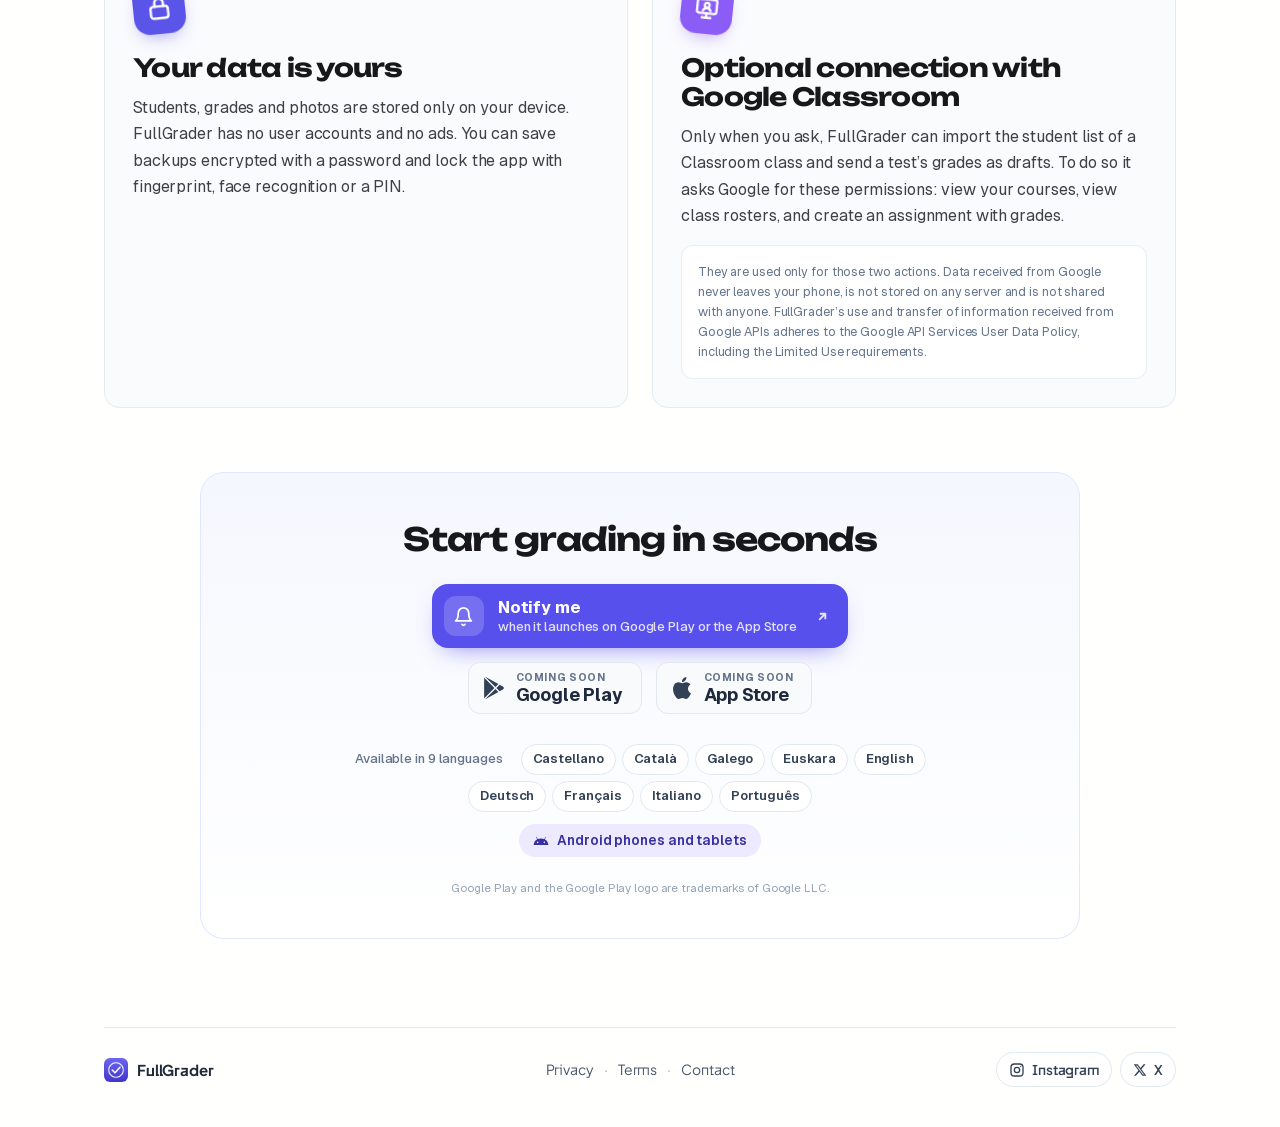
==== commit 160cfbf1: "Portada: recuadre Avisa'm amb campaneta Co-Authored-By: Claude Opus 5.5 <noreply@anthropic.com> Clau" ====
--- a/index.html
+++ b/index.html
@@ -115,14 +115,22 @@
   .sr-only { position: absolute; width: 1px; height: 1px; padding: 0; margin: -1px; overflow: hidden; clip: rect(0 0 0 0); white-space: nowrap; border: 0; }
 
   /* «▶ Veure com funciona» */
-  /* Lista de espera: abre el formulario de Brevo en una pestaña nueva */
-  .fg-cta-row { display: flex; flex-wrap: wrap; align-items: center; gap: 14px 22px; margin-top: 22px; }
-  .fg-wait-btn { display: inline-flex; align-items: center; gap: 8px; padding: 13px 22px; border-radius: 999px; background: #5850ec; color: #fff !important; font-size: 15.5px; font-weight: 700; text-decoration: none; box-shadow: 0 8px 20px -10px rgba(88, 80, 236, .7); transition: background .2s, transform .3s var(--spring), box-shadow .2s; }
-  .fg-wait-btn:hover { background: #3730a3; transform: translateY(-2px); box-shadow: 0 12px 24px -12px rgba(55, 48, 163, .7); }
-  .fg-wait-btn:focus-visible { outline: 3px solid var(--l-300); outline-offset: 3px; }
-  .fg-wait-btn svg { width: 15px; height: 15px; }
-  .cta-box .fg-wait-btn { margin-top: 22px; }
-  .fg-watch { display: inline-flex; align-items: center; gap: 8px; font-size: 14.5px; font-weight: 600; color: var(--ink-2); text-decoration: none; }
+  /* Recuadro «Avísame» con campanita: abre el formulario de Brevo en otra pestaña */
+  .fg-notify { display: inline-flex; align-items: center; gap: 14px; margin-top: 30px; padding: 12px 18px 12px 12px; border-radius: 16px; background: #5850ec; color: #fff !important; text-decoration: none; box-shadow: 0 10px 24px -12px rgba(88, 80, 236, .75); transition: background .2s, transform .3s var(--spring), box-shadow .2s; }
+  .fg-notify:hover { background: #3730a3; transform: translateY(-2px); box-shadow: 0 14px 28px -14px rgba(55, 48, 163, .8); }
+  .fg-notify:focus-visible { outline: 3px solid var(--l-300); outline-offset: 3px; }
+  .fg-notify .bell { flex: none; display: grid; place-items: center; width: 40px; height: 40px; border-radius: 12px; background: rgba(255, 255, 255, .18); }
+  .fg-notify .bell svg { width: 21px; height: 21px; transform-origin: 50% 8%; }
+  .fg-notify:hover .bell svg { animation: fg-ring .9s ease-in-out; }
+  @keyframes fg-ring { 0%, 100% { transform: rotate(0); } 15% { transform: rotate(14deg); } 30% { transform: rotate(-12deg); } 45% { transform: rotate(9deg); } 60% { transform: rotate(-6deg); } 75% { transform: rotate(3deg); } }
+  .fg-notify .txt { display: flex; flex-direction: column; gap: 1px; line-height: 1.25; text-align: left; }
+  .fg-notify b { font-size: 17px; font-weight: 700; letter-spacing: -.01em; }
+  .fg-notify small { font-size: 13px; font-weight: 500; color: rgba(255, 255, 255, .82); }
+  .fg-notify .go { flex: none; width: 15px; height: 15px; margin-left: 4px; opacity: .85; }
+  .fg-notify + .fg-actions { margin-top: 14px; }
+  .cta-box .fg-notify { margin-top: 26px; }
+  .cta-box .fg-notify + .fg-actions { margin-top: 14px; }
+  .fg-watch { display: inline-flex; align-items: center; gap: 8px; margin-top: 18px; font-size: 14.5px; font-weight: 600; color: var(--ink-2); text-decoration: none; }
   .fg-watch .pl { display: grid; place-items: center; width: 24px; height: 24px; border-radius: 50%; background: var(--l-100); transition: background .25s, transform .35s var(--spring); }
   .fg-watch .pl svg { width: 9px; height: 9px; margin-left: 2px; fill: var(--l-900); }
   .fg-watch:hover { color: var(--l-900); }
@@ -285,7 +293,7 @@
   /* Quien pide «reducir movimiento»: todo quieto */
   @media (prefers-reduced-motion: reduce) {
     .fg-phone { animation: none; transform: rotate(5deg); }
-    .deco > *, .rise, .stage-in, .demo .scanline { animation: none !important; }
+    .deco > *, .rise, .stage-in, .demo .scanline, .fg-notify .bell svg { animation: none !important; }
     .feat-list li, .feat-list .shot img { transition: none; }
     .fg-lead .data { animation: none; background-size: 100% 100%; }
     .deco, .dot, .fg-phone-wrap { transform: none !important; }
@@ -310,8 +318,9 @@
       <h1 class="rise" data-i="tagline">Corrige exámenes tipo test con la cámara del móvil, en segundos y sin servidores.</h1>
       <p class="fg-lead rise" data-i="lead"></p>
       <div class="rise">
+        <a class="fg-notify" href="https://f85ce99d.sibforms.com/serve/[base64]" target="_blank" rel="noopener"><span class="bell" aria-hidden="true"><svg viewBox="0 0 24 24" fill="none" stroke="currentColor" stroke-width="2" stroke-linecap="round" stroke-linejoin="round"><path d="M6 8a6 6 0 0 1 12 0c0 7 3 9 3 9H3s3-2 3-9"/><path d="M10.3 21a1.94 1.94 0 0 0 3.4 0"/></svg></span><span class="txt"><b data-i="waitBtn">Avísame</b><small data-i="waitSub">cuando salga en Google Play o App Store</small></span><svg class="go" viewBox="0 0 16 16" aria-hidden="true"><path d="M5 11L11 5M6 5h5v5" fill="none" stroke="currentColor" stroke-width="2" stroke-linecap="round" stroke-linejoin="round"/></svg></a>
         <div class="fg-actions"><!--play-soon--><span class="soon-badge"><svg class="sb-ico" viewBox="0 0 24 24" aria-hidden="true"><path d="M22.018 13.298l-3.919 2.218-3.515-3.493 3.543-3.521 3.891 2.202a1.49 1.49 0 0 1 0 2.594zM1.337.924a1.486 1.486 0 0 0-.112.568v21.017c0 .217.045.419.124.6l11.155-11.087L1.337.924zm12.207 10.065l3.258-3.238L3.45.195a1.466 1.466 0 0 0-.946-.179l11.04 10.973zm0 2.067l-11 10.933c.298.036.612-.016.906-.183l13.324-7.54-3.23-3.21z"/></svg><span class="sb-txt"><span class="sb-top" data-i="soon">Próximamente</span><span class="sb-name">Google Play</span></span></span><span class="soon-badge"><svg class="sb-ico" viewBox="0 0 24 24" aria-hidden="true"><path d="M12.152 6.896c-.948 0-2.415-1.078-3.96-1.04-2.04.027-3.91 1.183-4.961 3.014-2.117 3.675-.546 9.103 1.519 12.09 1.013 1.454 2.208 3.09 3.792 3.039 1.52-.065 2.09-.987 3.935-.987 1.831 0 2.35.987 3.96.948 1.637-.026 2.676-1.48 3.676-2.948 1.156-1.688 1.636-3.325 1.662-3.415-.039-.013-3.182-1.221-3.22-4.857-.026-3.04 2.48-4.494 2.597-4.559-1.429-2.09-3.623-2.324-4.39-2.376-2-.156-3.675 1.09-4.61 1.09zM15.53 3.83c.843-1.012 1.4-2.427 1.245-3.83-1.207.052-2.662.805-3.532 1.818-.78.896-1.454 2.338-1.273 3.714 1.338.104 2.715-.688 3.559-1.701"/></svg><span class="sb-txt"><span class="sb-top" data-i="soon">Próximamente</span><span class="sb-name">App Store</span></span></span></div>
-        <div class="fg-cta-row"><a class="fg-wait-btn" href="https://f85ce99d.sibforms.com/serve/[base64]" target="_blank" rel="noopener"><span data-i="waitBtn">Avísame cuando salga</span><svg viewBox="0 0 16 16" aria-hidden="true"><path d="M5 11L11 5M6 5h5v5" fill="none" stroke="currentColor" stroke-width="2" stroke-linecap="round" stroke-linejoin="round"/></svg></a><a class="fg-watch" href="#app"><span class="pl" aria-hidden="true"><svg viewBox="0 0 10 10"><path d="M0 0l10 5-10 5z"/></svg></span><span data-i="watch">Ver cómo funciona</span></a></div>
+        <a class="fg-watch" href="#app"><span class="pl" aria-hidden="true"><svg viewBox="0 0 10 10"><path d="M0 0l10 5-10 5z"/></svg></span><span data-i="watch">Ver cómo funciona</span></a>
       </div>
       <div class="rise"><a class="fg-pill" href="premium/">
         <span class="tag"><span data-i="pillTag">Novedad</span> <i aria-hidden="true">↗</i></span>
@@ -377,8 +386,8 @@
   <section class="wrap closing">
     <div class="cta-box">
       <h2 data-i="closeTitle">Empieza a corregir en segundos</h2>
-      <div class="fg-actions"><!--play-soon--><span class="soon-badge"><svg class="sb-ico" viewBox="0 0 24 24" aria-hidden="true"><path d="M22.018 13.298l-3.919 2.218-3.515-3.493 3.543-3.521 3.891 2.202a1.49 1.49 0 0 1 0 2.594zM1.337.924a1.486 1.486 0 0 0-.112.568v21.017c0 .217.045.419.124.6l11.155-11.087L1.337.924zm12.207 10.065l3.258-3.238L3.45.195a1.466 1.466 0 0 0-.946-.179l11.04 10.973zm0 2.067l-11 10.933c.298.036.612-.016.906-.183l13.324-7.54-3.23-3.21z"/></svg><span class="sb-txt"><span class="sb-top" data-i="soon">Próximamente</span><span class="sb-name">Google Play</span></span></span><span class="soon-badge"><svg class="sb-ico" viewBox="0 0 24 24" aria-hidden="true"><path d="M12.152 6.896c-.948 0-2.415-1.078-3.96-1.04-2.04.027-3.91 1.183-4.961 3.014-2.117 3.675-.546 9.103 1.519 12.09 1.013 1.454 2.208 3.09 3.792 3.039 1.52-.065 2.09-.987 3.935-.987 1.831 0 2.35.987 3.96.948 1.637-.026 2.676-1.48 3.676-2.948 1.156-1.688 1.636-3.325 1.662-3.415-.039-.013-3.182-1.221-3.22-4.857-.026-3.04 2.48-4.494 2.597-4.559-1.429-2.09-3.623-2.324-4.39-2.376-2-.156-3.675 1.09-4.61 1.09zM15.53 3.83c.843-1.012 1.4-2.427 1.245-3.83-1.207.052-2.662.805-3.532 1.818-.78.896-1.454 2.338-1.273 3.714 1.338.104 2.715-.688 3.559-1.701"/></svg><span class="sb-txt"><span class="sb-top" data-i="soon">Próximamente</span><span class="sb-name">App Store</span></span></span></div>
-      <a class="fg-wait-btn" href="https://f85ce99d.sibforms.com/serve/[base64]" target="_blank" rel="noopener"><span data-i="waitBtn">Avísame cuando salga</span><svg viewBox="0 0 16 16" aria-hidden="true"><path d="M5 11L11 5M6 5h5v5" fill="none" stroke="currentColor" stroke-width="2" stroke-linecap="round" stroke-linejoin="round"/></svg></a>
+      <a class="fg-notify" href="https://f85ce99d.sibforms.com/serve/[base64]" target="_blank" rel="noopener"><span class="bell" aria-hidden="true"><svg viewBox="0 0 24 24" fill="none" stroke="currentColor" stroke-width="2" stroke-linecap="round" stroke-linejoin="round"><path d="M6 8a6 6 0 0 1 12 0c0 7 3 9 3 9H3s3-2 3-9"/><path d="M10.3 21a1.94 1.94 0 0 0 3.4 0"/></svg></span><span class="txt"><b data-i="waitBtn">Avísame</b><small data-i="waitSub">cuando salga en Google Play o App Store</small></span><svg class="go" viewBox="0 0 16 16" aria-hidden="true"><path d="M5 11L11 5M6 5h5v5" fill="none" stroke="currentColor" stroke-width="2" stroke-linecap="round" stroke-linejoin="round"/></svg></a>
+        <div class="fg-actions"><!--play-soon--><span class="soon-badge"><svg class="sb-ico" viewBox="0 0 24 24" aria-hidden="true"><path d="M22.018 13.298l-3.919 2.218-3.515-3.493 3.543-3.521 3.891 2.202a1.49 1.49 0 0 1 0 2.594zM1.337.924a1.486 1.486 0 0 0-.112.568v21.017c0 .217.045.419.124.6l11.155-11.087L1.337.924zm12.207 10.065l3.258-3.238L3.45.195a1.466 1.466 0 0 0-.946-.179l11.04 10.973zm0 2.067l-11 10.933c.298.036.612-.016.906-.183l13.324-7.54-3.23-3.21z"/></svg><span class="sb-txt"><span class="sb-top" data-i="soon">Próximamente</span><span class="sb-name">Google Play</span></span></span><span class="soon-badge"><svg class="sb-ico" viewBox="0 0 24 24" aria-hidden="true"><path d="M12.152 6.896c-.948 0-2.415-1.078-3.96-1.04-2.04.027-3.91 1.183-4.961 3.014-2.117 3.675-.546 9.103 1.519 12.09 1.013 1.454 2.208 3.09 3.792 3.039 1.52-.065 2.09-.987 3.935-.987 1.831 0 2.35.987 3.96.948 1.637-.026 2.676-1.48 3.676-2.948 1.156-1.688 1.636-3.325 1.662-3.415-.039-.013-3.182-1.221-3.22-4.857-.026-3.04 2.48-4.494 2.597-4.559-1.429-2.09-3.623-2.324-4.39-2.376-2-.156-3.675 1.09-4.61 1.09zM15.53 3.83c.843-1.012 1.4-2.427 1.245-3.83-1.207.052-2.662.805-3.532 1.818-.78.896-1.454 2.338-1.273 3.714 1.338.104 2.715-.688 3.559-1.701"/></svg><span class="sb-txt"><span class="sb-top" data-i="soon">Próximamente</span><span class="sb-name">App Store</span></span></span></div>
       <div class="avail"><span class="lbl" data-i="availLbl">Disponible en 9 idiomas</span><span lang="es">Castellano</span><span lang="ca">Català</span><span lang="gl">Galego</span><span lang="eu">Euskara</span><span lang="en">English</span><span lang="de">Deutsch</span><span lang="fr">Français</span><span lang="it">Italiano</span><span lang="pt">Português</span></div>
       <span class="dev"><svg viewBox="0 0 24 24" aria-hidden="true"><path d="M17.6 9.48l1.84-3.18a.38.38 0 0 0-.66-.38l-1.86 3.22A11.4 11.4 0 0 0 12 8.08c-1.78 0-3.46.38-4.92 1.06L5.22 5.92a.38.38 0 0 0-.66.38L6.4 9.48A10.8 10.8 0 0 0 1 18h22a10.8 10.8 0 0 0-5.4-8.52zM7 15.25a1.25 1.25 0 1 1 0-2.5 1.25 1.25 0 0 1 0 2.5zm10 0a1.25 1.25 0 1 1 0-2.5 1.25 1.25 0 0 1 0 2.5z"/></svg><span data-i="devices">Móviles y tabletas Android</span></span>
       <p class="legal" data-i="gpLegal">Google Play y el logotipo de Google Play son marcas de Google LLC.</p>
@@ -394,7 +403,7 @@
   var T = {
     es: {
       closeTitle: 'Empieza a corregir en segundos', availLbl: 'Disponible en 9 idiomas', devices: 'Móviles y tabletas Android',
-      watch: 'Ver cómo funciona', waitBtn: 'Avísame cuando salga',
+      watch: 'Ver cómo funciona', waitBtn: 'Avísame', waitSub: 'cuando salga en Google Play o App Store',
       pillTag: 'Novedad', pill: 'FullGrader Premium llegará con la app',
       lead: 'Hecha por docentes, para docentes. Los datos de tu alumnado nunca salen de tu móvil.',
       gpLegal: 'Google Play y el logotipo de Google Play son marcas de Google LLC.',
@@ -420,7 +429,7 @@
     },
     ca: {
       closeTitle: 'Comença a corregir en segons', availLbl: 'Disponible en 9 idiomes', devices: 'Mòbils i tauletes Android',
-      watch: 'Veure com funciona', waitBtn: 'Avisa’m quan surti',
+      watch: 'Veure com funciona', waitBtn: 'Avisa’m', waitSub: 'quan surti a Google Play o App Store',
       pillTag: 'Novetat', pill: 'FullGrader Premium arribarà amb l’app',
       lead: 'Feta per docents, per a docents. Les dades del teu alumnat no surten mai del teu mòbil.',
       gpLegal: 'Google Play i el logotip de Google Play són marques de Google LLC.',
@@ -446,7 +455,7 @@
     },
     gl: {
       closeTitle: 'Comeza a corrixir en segundos', availLbl: 'Dispoñible en 9 idiomas', devices: 'Móbiles e tabletas Android',
-      watch: 'Ver como funciona', waitBtn: 'Avísame cando saia',
+      watch: 'Ver como funciona', waitBtn: 'Avísame', waitSub: 'cando saia en Google Play ou App Store',
       pillTag: 'Novidade', pill: 'FullGrader Premium chegará coa app',
       lead: 'Feita por docentes, para docentes. Os datos do teu alumnado nunca saen do teu móbil.',
       gpLegal: 'Google Play e o logotipo de Google Play son marcas de Google LLC.',
@@ -472,7 +481,7 @@
     },
     eu: {
       closeTitle: 'Hasi segundotan zuzentzen', availLbl: '9 hizkuntzatan eskuragarri', devices: 'Android mugikor eta tabletak',
-      watch: 'Ikusi nola dabilen', waitBtn: 'Abisatu ateratzean',
+      watch: 'Ikusi nola dabilen', waitBtn: 'Abisatu', waitSub: 'Google Play edo App Storen ateratzean',
       pillTag: 'Berria', pill: 'FullGrader Premium aplikazioarekin iritsiko da',
       lead: 'Irakasleek irakasleentzat egina. Zure ikasleen datuak ez dira inoiz zure mugikorretik ateratzen.',
       gpLegal: 'Google Play eta Google Play logotipoa Google LLC-ren markak dira.',
@@ -498,7 +507,7 @@
     },
     en: {
       closeTitle: 'Start grading in seconds', availLbl: 'Available in 9 languages', devices: 'Android phones and tablets',
-      watch: 'See how it works', waitBtn: 'Notify me at launch',
+      watch: 'See how it works', waitBtn: 'Notify me', waitSub: 'when it launches on Google Play or the App Store',
       pillTag: 'What’s new', pill: 'FullGrader Premium is coming with the app',
       lead: 'Made by teachers, for teachers. Your students’ data never leaves your phone.',
       gpLegal: 'Google Play and the Google Play logo are trademarks of Google LLC.',
@@ -524,7 +533,7 @@
     },
     de: {
       closeTitle: 'Korrigiere in Sekunden', availLbl: 'In 9 Sprachen verfügbar', devices: 'Android-Handys und -Tablets',
-      watch: 'So funktioniert’s', waitBtn: 'Benachrichtige mich',
+      watch: 'So funktioniert’s', waitBtn: 'Benachrichtige mich', waitSub: 'wenn sie bei Google Play oder im App Store erscheint',
       pillTag: 'Neu', pill: 'FullGrader Premium kommt mit der App',
       lead: 'Von Lehrkräften für Lehrkräfte gemacht. Die Daten deiner Schüler/innen verlassen nie dein Handy.',
       gpLegal: 'Google Play und das Google Play-Logo sind Marken von Google LLC.',
@@ -551,7 +560,7 @@
     },
     fr: {
       closeTitle: 'Corrigez en quelques secondes', availLbl: 'Disponible en 9 langues', devices: 'Téléphones et tablettes Android',
-      watch: 'Voir comment ça marche', waitBtn: 'Prévenez-moi à la sortie',
+      watch: 'Voir comment ça marche', waitBtn: 'Prévenez-moi', waitSub: 'à la sortie sur Google Play ou l’App Store',
       pillTag: 'Nouveau', pill: 'FullGrader Premium arrive avec l’app',
       lead: 'Conçue par des enseignants, pour les enseignants. Les données de vos élèves ne quittent jamais votre téléphone.',
       gpLegal: 'Google Play et le logo Google Play sont des marques de Google LLC.',
@@ -578,7 +587,7 @@
     },
     it: {
       closeTitle: 'Inizia a correggere in pochi secondi', availLbl: 'Disponibile in 9 lingue', devices: 'Telefoni e tablet Android',
-      watch: 'Guarda come funziona', waitBtn: 'Avvisami all’uscita',
+      watch: 'Guarda come funziona', waitBtn: 'Avvisami', waitSub: 'quando esce su Google Play o App Store',
       pillTag: 'Novità', pill: 'FullGrader Premium arriva con l’app',
       lead: 'Creata da docenti, per i docenti. I dati dei tuoi studenti non lasciano mai il tuo telefono.',
       gpLegal: 'Google Play e il logo Google Play sono marchi di Google LLC.',
@@ -605,7 +614,7 @@
     },
     pt: {
       closeTitle: 'Comece a corrigir em segundos', availLbl: 'Disponível em 9 idiomas', devices: 'Telemóveis e tablets Android',
-      watch: 'Ver como funciona', waitBtn: 'Avise-me quando sair',
+      watch: 'Ver como funciona', waitBtn: 'Avise-me', waitSub: 'quando sair no Google Play ou na App Store',
       pillTag: 'Novidade', pill: 'O FullGrader Premium chega com a app',
       lead: 'Feita por professores, para professores. Os dados dos seus alunos nunca saem do seu telemóvel.',
       gpLegal: 'Google Play e o logótipo do Google Play são marcas da Google LLC.',
